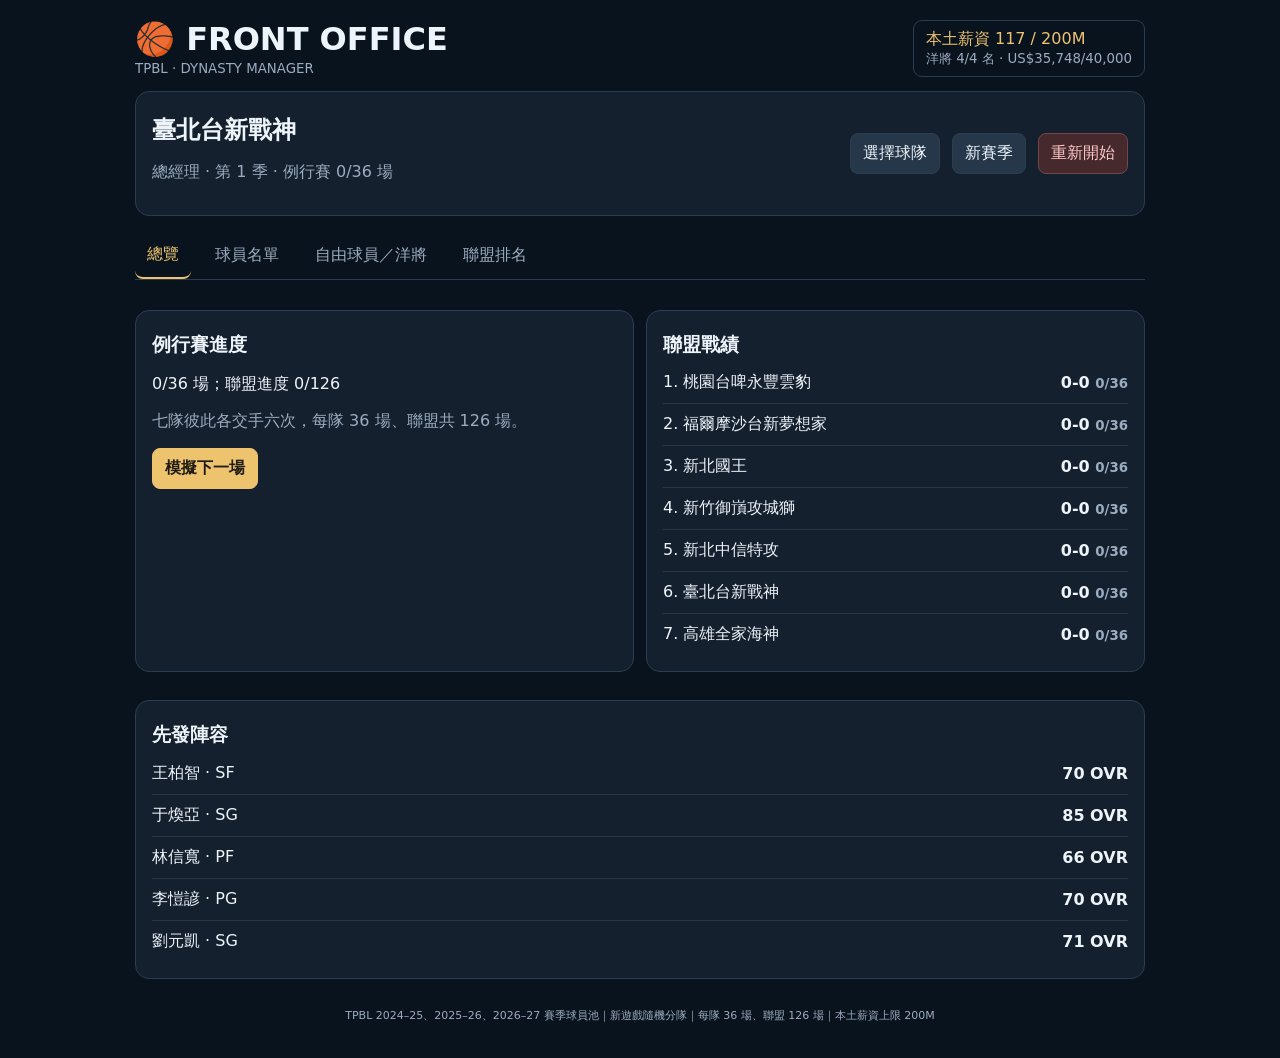
==== index.html @ 0815e167 "Fix blank GitHub Pages app caused by JavaScript syntax error" ====
<!doctype html>
<html lang="zh-Hant">
<head>
<meta charset="utf-8"><meta name="viewport" content="width=device-width,initial-scale=1"><meta name="theme-color" content="#0b1018"><title>FRONT OFFICE｜TPBL 籃球經理</title>
<style>
:root{color-scheme:dark;font-family:system-ui,-apple-system,"Noto Sans TC",sans-serif;--bg:#09131d;--panel:#14202d;--line:#2b3d50;--text:#eef4fb;--muted:#9cacc0;--gold:#edc36e}*{box-sizing:border-box}body{margin:0;background:var(--bg);color:var(--text)}.app{max-width:1050px;margin:auto;padding:20px}header,.row,.entry,.nav,.actions{display:flex;align-items:center;justify-content:space-between;gap:12px}header,.actions{flex-wrap:wrap}.muted,small{color:var(--muted)}h1{margin:0}h2,h3{margin:.25em 0}.budget,.badge{border:1px solid var(--line);border-radius:9px;padding:8px 12px;color:var(--gold)}.budget small{display:block}.hero,.card{background:var(--panel);border:1px solid var(--line);border-radius:14px;padding:16px;margin:14px 0}.nav{justify-content:flex-start;overflow:auto;border-bottom:1px solid var(--line);margin:16px 0}.nav button{background:none;border:0;color:var(--muted);padding:12px;cursor:pointer;white-space:nowrap}.nav button.active{color:var(--gold);border-bottom:2px solid var(--gold)}button,input,select{font:inherit}button{border:1px solid var(--line);border-radius:8px;padding:9px 12px;background:#26374a;color:var(--text);cursor:pointer}button:disabled{opacity:.5;cursor:not-allowed}.gold{background:var(--gold);color:#201b11;border-color:var(--gold);font-weight:700}.danger{background:#45292d;border-color:#74444b;color:#ffc7c7}.columns{display:grid;grid-template-columns:1fr 1fr;gap:12px}.entry{padding:10px 0;border-bottom:1px solid #ffffff18}.entry:last-child{border:0}.toast{position:fixed;bottom:20px;left:50%;transform:translateX(-50%);background:#f1f5f9;color:#111;padding:11px 16px;border-radius:9px;z-index:5}.footer{text-align:center;color:var(--muted);font-size:11px;padding:15px}.empty{padding:16px;color:var(--muted)}@media(max-width:700px){.app{padding:12px}.columns{grid-template-columns:1fr}}
</style>
</head>
<body><div class="app">
<header><div><h1>🏀 FRONT OFFICE</h1><small>TPBL · DYNASTY MANAGER</small></div><div id="budget" class="budget"></div></header>
<section class="hero"><div class="row"><div><h2 id="teamName"></h2><p id="teamMeta" class="muted"></p></div><div class="actions"><button data-action="team">選擇球隊</button><button data-action="new">新賽季</button><button class="danger" data-action="restart">重新開始</button></div></div></section>
<nav class="nav"><button data-page="home">總覽</button><button data-page="roster">球員名單</button><button data-page="market">自由球員／洋將</button><button data-page="standings">聯盟排名</button></nav><main id="view"></main>
<div class="footer">TPBL 2024–25、2025–26、2026–27 賽季球員池｜新遊戲隨機分隊｜每隊 36 場、聯盟 126 場｜本土薪資上限 200M</div></div>
<script>
(()=>{'use strict';
const KEY='front-office-tpbl-optimized-v1',CAP=200,FOREIGN_CAP=40000,FOREIGN_LIMIT=4,GAMES=36,LEAGUE_GAMES=126,TEAMS=['桃園台啤永豐雲豹','福爾摩沙台新夢想家','新北國王','新竹御嵿攻城獅','新北中信特攻','臺北台新戰神','高雄全家海神'],POS=['PG','SG','SF','PF','C'];let page='home',state;
const LOCAL=`曹薰襄 呂濟而 劉元凱 高錦瑋 徐宏瑋 汪哲宇 丁冠皓 莊博元 林信寬 王皓吉 黃鎮 董永全 盧冠良 蔣淯安 周柏臣 陳振傑 馬建豪 張宗憲 吳家駿 林俊吉 簡偉儒 李德威 史承平 林書緯 蘇培凱 鍾理翔 李愷諺 簡祐哲 王柏智 林彥廷 呂政儒 蘇士軒 林金榜 熊祥泰 梁瀚 盧冠軒 李啓瑋 徐小龍 高國豪 曾柏喻 朱雲豪 田浩 劉丞勳 蕭順議 李家瑞 蔡宸綱 黃泓瀚 簡廷兆 曾文鼎 陳懷安 阿巴西 李睿麒 林安龍 余維豪 魏嘉豪 謝亞軒 林任鴻 曾信武 林韋翰 李沛澄 錢肯尼 張耕淯 雷蒙恩 蘇奕晉 陳冠全 丁聖儒 魏芃禾 江均 劉彥廷 陳文宏 張兆辰 黃聰翰 謝銘駿 孫思堯 余純安 廖偉皓 吳曉謹 勤明慶 魏莨哲 于煥亞 邱子軒 唐維傑 胡瓏貿 施晉堯 呂威霆 吳彥侖 蘇文儒 林書豪 陳盈駿 林庭謙 林秉聖 劉錚 林志傑 陳又瑋 林宜輝 忻沃克 林廷謙`.split(' ');
const IMPORTS=`Ray McCallum|Malcolm Miller|Adrien Moerman|Michael Eric|Daron Russell|Kristijan Krajina|Ivan Aska|Nysier Brooks|Austin Daye|Sani Sakakini|Jason Washburn|Kenny Manigault|Axel Toupane|Lasan Kromah|Devin Williams|Egidijus Mockevičius|Landers Nolley|Earl Clark|Nate Laszewski|Kennedy Meeks|Beau Beech|Markus Lončar|Brandon Gilbeck|Aric Holman|Edgaras Želionis|Craig Sword|Anthony Morse|Kaleb Wesson|Chris McCullough|Cheick Diallo|Trey Thompkins|Ben Bentil|Jalen Harris|Olufemi Olujobi|Drew Pember|Anžejs Pasečņiks|TJ Holyfield|Marin Marić|Nemanja Radović|Viktor Gaddefors|Marko Todorović|Makur Maker|Michael Frazier|Darral Willis|Youssou Ndoye|Hunter Maldonado|Rade Zagorac|Stanton Kidd|Sim Bhullar|Justin Alston|Rosco Allen|Grant Basile|Gabriel Galvanini|Marvin Jones|Vladimir Brodziansky|Michael Beasley|Markel Crawford|Jonathan Lewis|Jaylen Johnson|Antony Diong|McAdoo|Cam Miller|Cromer|Aleksandar Marelja|Tyrus McGee|Bryan Griffin`.split('|');
const $=s=>document.querySelector(s),esc=s=>String(s??'').replace(/[&<>"']/g,c=>({'&':'&amp;','<':'&lt;','>':'&gt;','"':'&quot;',"'":'&#39;'}[c]));
function shuffle(a){for(let i=a.length-1;i>0;i--){const j=Math.floor(Math.random()*(i+1));[a[i],a[j]]=[a[j],a[i]]}return a}
function player(name,team,i,imp){const rating=(imp?73:65)+Math.floor(Math.random()*(imp?17:23));return{id:`p-${Math.random().toString(36).slice(2,10)}`,name,team,pos:POS[i%5],age:21+Math.floor(Math.random()*13),rating,potential:Math.min(99,rating+10),salary:imp?0:5+Math.floor(Math.random()*10),salaryUsd:imp?8000+Math.floor(Math.random()*2000):null,isForeign:imp,starter:false,injury:0,stats:{gp:0,pts:0}}}
function makeSchedule(){const games=[];for(let i=0;i<TEAMS.length;i++)for(let j=i+1;j<TEAMS.length;j++)for(let k=0;k<6;k++)games.push({a:TEAMS[i],b:TEAMS[j]});return shuffle(games).map((g,i)=>({...g,id:i+1}))}
function fresh(){const locals=shuffle([...new Set(LOCAL)]),imports=shuffle([...new Set(IMPORTS)]),rosters={};TEAMS.forEach(t=>{const ls=locals.splice(0,12),is=imports.splice(0,4);rosters[t]=[...ls.map((n,i)=>player(n,t,i,false)),...is.map((n,i)=>player(n,t,i,true))];shuffle(rosters[t].filter(p=>!p.isForeign)).slice(0,5).forEach(p=>p.starter=true)});const freeAgents=[...locals.map((n,i)=>player(n,'自由球員',i,false)),...imports.map((n,i)=>player(n,'自由球員',i,true))];return{team:TEAMS[5],manager:'總經理',season:1,gameIndex:0,rosters,standings:Object.fromEntries(TEAMS.map(t=>[t,{w:0,l:0,g:0}])),schedule:makeSchedule(),freeAgents}}
function normalize(raw){if(!raw?.rosters)return fresh();const s={...raw};s.team=TEAMS.includes(s.team)?s.team:TEAMS[0];s.manager=s.manager||'總經理';s.season=Math.max(1,Number(s.season)||1);s.rosters=s.rosters||{};TEAMS.forEach((t,ti)=>{const list=Array.isArray(s.rosters[t])?s.rosters[t]:[];s.rosters[t]=list.map((p,i)=>{const imp=!!(p.isForeign||p.foreign);return{...player(p.name||`球員${i+1}`,t,i,imp),...p,id:p.id||`${t}-${i}`,team:t,isForeign:imp,salary:imp?0:Math.max(0,Number(p.salary)||0),salaryUsd:imp?Math.max(0,Number(p.salaryUsd)||10000):null,stats:{gp:0,pts:0,...p.stats}}});const starters=s.rosters[t].filter(p=>p.starter).slice(0,5);s.rosters[t].forEach(p=>p.starter=starters.includes(p));if(starters.length<5)s.rosters[t].filter(p=>!p.isForeign&&!p.starter).slice(0,5-starters.length).forEach(p=>p.starter=true)});s.standings=s.standings||{};TEAMS.forEach(t=>{const r=s.standings[t]||{},w=Math.max(0,Number(r.w)||0),l=Math.max(0,Number(r.l)||0);s.standings[t]={...r,w,l,g:w+l}});if(!Array.isArray(s.schedule)||s.schedule.length!==LEAGUE_GAMES)s.schedule=makeSchedule();s.gameIndex=Math.max(0,Math.min(LEAGUE_GAMES,Number(s.gameIndex)||0));s.freeAgents=Array.isArray(s.freeAgents)?s.freeAgents:[];return s}
try{state=normalize(JSON.parse(localStorage.getItem(KEY)))}catch{state=fresh()}
function notify(msg){let n=$('#toast');if(!n){n=document.createElement('div');n.id='toast';n.className='toast';document.body.appendChild(n)}n.textContent=msg;clearTimeout(window.toastTimer);window.toastTimer=setTimeout(()=>n.remove(),2400)}function save(){try{localStorage.setItem(KEY,JSON.stringify(state));return true}catch{notify('儲存失敗，請檢查瀏覽器儲存空間。');return false}}
function isForeign(p){return!!(p&&(p.isForeign||p.foreign))}function roster(t=state.team){return state.rosters[t]||[]}function domPayroll(t=state.team){return roster(t).filter(p=>!isForeign(p)).reduce((n,p)=>n+(Number(p.salary)||0),0)}function impPayroll(t=state.team){return roster(t).filter(isForeign).reduce((n,p)=>n+(Number(p.salaryUsd)||0),0)}function ranked(){return TEAMS.map(t=>({team:t,...state.standings[t]})).sort((a,b)=>b.w-a.w||a.l-b.l)}
function render(){const r=state.standings[state.team];$('#teamName').textContent=state.team;$('#teamMeta').textContent=`${state.manager} · 第 ${state.season} 季 · 例行賽 ${r.g}/${GAMES} 場`;$('#budget').innerHTML=`本土薪資 ${domPayroll()} / ${CAP}M<small>洋將 ${roster().filter(isForeign).length}/${FOREIGN_LIMIT} 名 · US$${impPayroll().toLocaleString()}/${FOREIGN_CAP.toLocaleString()}</small>`;document.querySelectorAll('.nav button').forEach(b=>b.classList.toggle('active',b.dataset.page===page));$('#view').innerHTML=page==='roster'?rosterPage():page==='market'?marketPage():page==='standings'?standingsPage():homePage()}
function homePage(){const r=state.standings[state.team];return `<div class="columns"><section class="card"><h3>例行賽進度</h3><p>${r.g}/${GAMES} 場；聯盟進度 ${state.gameIndex}/${LEAGUE_GAMES}</p><p class="muted">七隊彼此各交手六次，每隊 36 場、聯盟共 126 場。</p><button class="gold" data-action="play" ${r.g>=GAMES?'disabled':''}>模擬下一場</button></section><section class="card"><h3>聯盟戰績</h3>${ranked().map((x,i)=>`<div class="entry"><span>${i+1}. ${esc(x.team)}</span><b>${x.w}-${x.l} <small>${x.g}/${GAMES}</small></b></div>`).join('')}</section></div><section class="card"><h3>先發陣容</h3>${roster().filter(p=>p.starter).map(p=>`<div class="entry"><span>${esc(p.name)} · ${esc(p.pos)}</span><b>${p.rating} OVR</b></div>`).join('')}</section>`}
function rosterPage(){return `<section class="card"><h3>球員名單 · ${roster().length}/16</h3><p class="muted">新遊戲會從三季球員池隨機分隊。先發五人；替補球員可直接替換目前先發。</p>${roster().map(p=>`<div class="entry"><span><b>${esc(p.name)}</b> ${p.starter?'<span class="badge">先發</span>':'<span class="muted">替補</span>'}<small class="muted"><br>${esc(p.pos)} · ${p.age} 歲 · ${isForeign(p)?`洋將 US$${Number(p.salaryUsd||0).toLocaleString()}`:`本土 ${Number(p.salary)||0}M`}</small></span><button data-action="${p.starter?'bench':'replace'}" data-id="${esc(p.id)}">${p.starter?'改為替補':'替換先發'}</button></div>`).join('')}</section>`}
function marketPage(){return `<section class="card"><h3>自由球員簽約</h3><p class="muted">本土薪資上限 200M；洋將最多四名、合計不超過 US$40,000；球員名單最多 16 人。</p>${state.freeAgents.length?state.freeAgents.map(p=>`<div class="entry"><span><b>${esc(p.name)}</b><small class="muted"><br>${isForeign(p)?`洋將 · US$${Number(p.salaryUsd||0).toLocaleString()}`:`本土 · ${p.salary}M`} · ${p.rating} OVR</small></span><button data-action="sign" data-id="${esc(p.id)}">簽下</button></div>`).join(''):'<p class="empty">目前沒有自由球員。</p>'}</section>`}
function standingsPage(){return `<section class="card"><h3>例行賽排名</h3>${ranked().map((x,i)=>`<div class="entry"><span>${i+1}. ${esc(x.team)}</span><b>${x.w} 勝 ${x.l} 敗 · ${x.g}/${GAMES}</b></div>`).join('')}</section>`}
function playFixture(f){const a=state.standings[f.a],b=state.standings[f.b];if(!a||!b||a.g>=GAMES||b.g>=GAMES)return;const rating=t=>{const ps=roster(t).filter(p=>p.starter&&!p.injury);return ps.length?ps.reduce((n,p)=>n+(Number(p.rating)||0),0)/ps.length:68};let sa=Math.round(80+Math.random()*22+(rating(f.a)-72)*.55),sb=Math.round(80+Math.random()*22+(rating(f.b)-72)*.55);if(sa===sb)sa++;a.g++;b.g++;if(sa>sb){a.w++;b.l++}else{b.w++;a.l++}for(const [team,score]of[[f.a,sa],[f.b,sb]])roster(team).filter(p=>p.starter&&!p.injury).forEach(p=>{p.stats.gp=(Number(p.stats.gp)||0)+1;p.stats.pts=(Number(p.stats.pts)||0)+Math.floor(score/5)})}
function playNext(){if(state.standings[state.team].g>=GAMES)return notify('你的例行賽已完成。');let found=false;while(state.gameIndex<state.schedule.length){const f=state.schedule[state.gameIndex++];if(state.standings[f.a].g>=GAMES||state.standings[f.b].g>=GAMES)continue;playFixture(f);if(f.a===state.team||f.b===state.team){found=true;break}}if(state.standings[state.team].g>=GAMES){while(state.gameIndex<state.schedule.length){const f=state.schedule[state.gameIndex++];if(state.standings[f.a].g<GAMES&&state.standings[f.b].g<GAMES)playFixture(f)}notify('例行賽完成：七隊各 36 場。')}else if(!found)notify('賽程已結束，請重新開始賽季。');save();render()}
function setStarter(id,replace){const p=roster().find(x=>String(x.id)===id);if(!p)return;if(p.injury)return notify('受傷球員不能先發。');if(p.starter){if(roster().filter(x=>x.starter).length<=5)return notify('請以替補球員替換，確保先發維持五人。');p.starter=false}else{const starters=roster().filter(x=>x.starter);if(starters.length>=5){if(!replace)return notify('先發最多五人，請使用替換先發。');const out=starters.filter(x=>!x.injury).sort((a,b)=>(Number(a.rating)||0)-(Number(b.rating)||0))[0];if(!out)return notify('目前沒有可替換的健康先發。');out.starter=false}p.starter=true}save();render()}
function signPlayer(p){if(!p)return;const r=roster();if(r.length>=16)return notify('名單已滿（16 人）。');if(isForeign(p)){if(r.filter(isForeign).length>=FOREIGN_LIMIT)return notify('洋將名額已滿。');if(impPayroll()+Number(p.salaryUsd||0)>FOREIGN_CAP)return notify(`洋將薪資超過 US$${FOREIGN_CAP.toLocaleString()} 上限。`)}else if(domPayroll()+Number(p.salary||0)>CAP)return notify(`本土薪資超過 ${CAP}M 上限。`);r.push({...p,id:`signed-${Math.random().toString(36).slice(2,10)}`,team:state.team,starter:false});state.freeAgents=state.freeAgents.filter(x=>x.id!==p.id);save();render();notify(`已簽下 ${p.name}`)}
function restart(){if(!confirm('確定重新開始？目前存檔會清除，並重新隨機分配三季球員。'))return;state=fresh();page='home';save();render();notify('新遊戲已建立，球員已隨機分隊。')}
document.addEventListener('click',e=>{const b=e.target.closest('button');if(!b)return;if(b.dataset.page){page=b.dataset.page;render();return}switch(b.dataset.action){case'play':playNext();break;case'replace':setStarter(b.dataset.id,true);break;case'bench':setStarter(b.dataset.id,false);break;case'sign':signPlayer(state.freeAgents.find(p=>String(p.id)===b.dataset.id));break;case'restart':restart();break;case'team':{const t=prompt(`輸入球隊名稱：\n${TEAMS.join('\n')}`,state.team);if(TEAMS.includes(t)){state.team=t;save();render()}break}case'new':if(confirm('開始新賽季？保留球員名單，重新計算戰績及賽程。')){state.season++;state.gameIndex=0;state.standings=Object.fromEntries(TEAMS.map(t=>[t,{w:0,l:0,g:0}]));state.schedule=makeSchedule();TEAMS.forEach(t=>roster(t).forEach(p=>p.stats={gp:0,pts:0}));save();render()}break}});
render();save();
})();
</script></body></html>
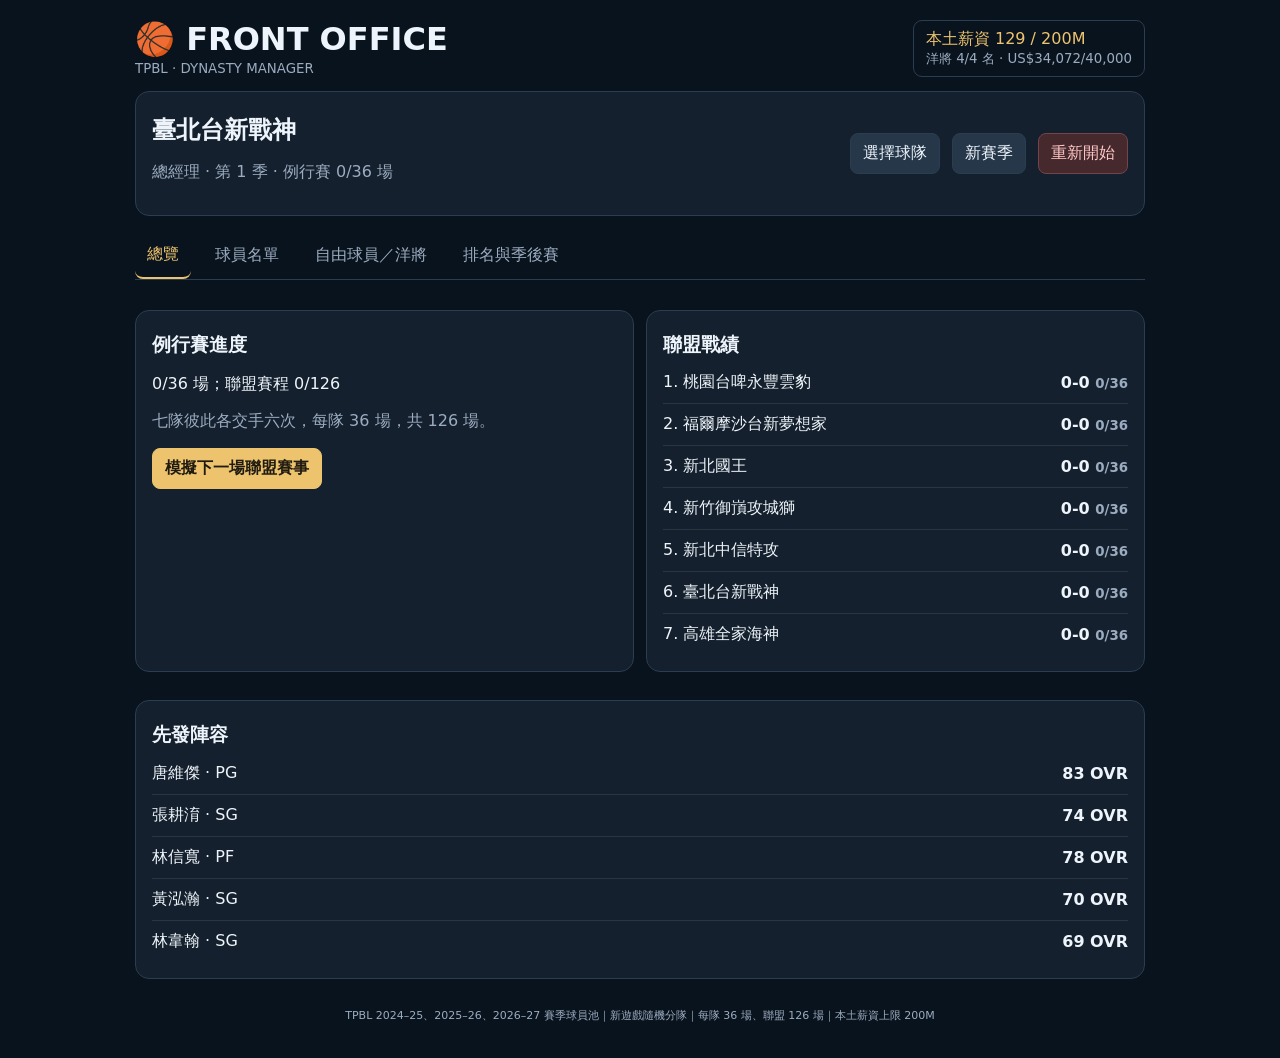
==== commit 56fbff5a: "Restore postseason progression after completion of the regular season" ====
--- a/index.html
+++ b/index.html
@@ -9,33 +9,44 @@
 <body><div class="app">
 <header><div><h1>🏀 FRONT OFFICE</h1><small>TPBL · DYNASTY MANAGER</small></div><div id="budget" class="budget"></div></header>
 <section class="hero"><div class="row"><div><h2 id="teamName"></h2><p id="teamMeta" class="muted"></p></div><div class="actions"><button data-action="team">選擇球隊</button><button data-action="new">新賽季</button><button class="danger" data-action="restart">重新開始</button></div></div></section>
-<nav class="nav"><button data-page="home">總覽</button><button data-page="roster">球員名單</button><button data-page="market">自由球員／洋將</button><button data-page="standings">聯盟排名</button></nav><main id="view"></main>
+<nav class="nav"><button data-page="home">總覽</button><button data-page="roster">球員名單</button><button data-page="market">自由球員／洋將</button><button data-page="standings">排名與季後賽</button></nav><main id="view"></main>
 <div class="footer">TPBL 2024–25、2025–26、2026–27 賽季球員池｜新遊戲隨機分隊｜每隊 36 場、聯盟 126 場｜本土薪資上限 200M</div></div>
 <script>
 (()=>{'use strict';
 const KEY='front-office-tpbl-optimized-v1',CAP=200,FOREIGN_CAP=40000,FOREIGN_LIMIT=4,GAMES=36,LEAGUE_GAMES=126,TEAMS=['桃園台啤永豐雲豹','福爾摩沙台新夢想家','新北國王','新竹御嵿攻城獅','新北中信特攻','臺北台新戰神','高雄全家海神'],POS=['PG','SG','SF','PF','C'];let page='home',state;
+// Combined pool from publicly listed TPBL players across 2024-25, 2025-26 and 2026-27 seasons.
 const LOCAL=`曹薰襄 呂濟而 劉元凱 高錦瑋 徐宏瑋 汪哲宇 丁冠皓 莊博元 林信寬 王皓吉 黃鎮 董永全 盧冠良 蔣淯安 周柏臣 陳振傑 馬建豪 張宗憲 吳家駿 林俊吉 簡偉儒 李德威 史承平 林書緯 蘇培凱 鍾理翔 李愷諺 簡祐哲 王柏智 林彥廷 呂政儒 蘇士軒 林金榜 熊祥泰 梁瀚 盧冠軒 李啓瑋 徐小龍 高國豪 曾柏喻 朱雲豪 田浩 劉丞勳 蕭順議 李家瑞 蔡宸綱 黃泓瀚 簡廷兆 曾文鼎 陳懷安 阿巴西 李睿麒 林安龍 余維豪 魏嘉豪 謝亞軒 林任鴻 曾信武 林韋翰 李沛澄 錢肯尼 張耕淯 雷蒙恩 蘇奕晉 陳冠全 丁聖儒 魏芃禾 江均 劉彥廷 陳文宏 張兆辰 黃聰翰 謝銘駿 孫思堯 余純安 廖偉皓 吳曉謹 勤明慶 魏莨哲 于煥亞 邱子軒 唐維傑 胡瓏貿 施晉堯 呂威霆 吳彥侖 蘇文儒 林書豪 陳盈駿 林庭謙 林秉聖 劉錚 林志傑 陳又瑋 林宜輝 忻沃克 林廷謙`.split(' ');
 const IMPORTS=`Ray McCallum|Malcolm Miller|Adrien Moerman|Michael Eric|Daron Russell|Kristijan Krajina|Ivan Aska|Nysier Brooks|Austin Daye|Sani Sakakini|Jason Washburn|Kenny Manigault|Axel Toupane|Lasan Kromah|Devin Williams|Egidijus Mockevičius|Landers Nolley|Earl Clark|Nate Laszewski|Kennedy Meeks|Beau Beech|Markus Lončar|Brandon Gilbeck|Aric Holman|Edgaras Želionis|Craig Sword|Anthony Morse|Kaleb Wesson|Chris McCullough|Cheick Diallo|Trey Thompkins|Ben Bentil|Jalen Harris|Olufemi Olujobi|Drew Pember|Anžejs Pasečņiks|TJ Holyfield|Marin Marić|Nemanja Radović|Viktor Gaddefors|Marko Todorović|Makur Maker|Michael Frazier|Darral Willis|Youssou Ndoye|Hunter Maldonado|Rade Zagorac|Stanton Kidd|Sim Bhullar|Justin Alston|Rosco Allen|Grant Basile|Gabriel Galvanini|Marvin Jones|Vladimir Brodziansky|Michael Beasley|Markel Crawford|Jonathan Lewis|Jaylen Johnson|Antony Diong|McAdoo|Cam Miller|Cromer|Aleksandar Marelja|Tyrus McGee|Bryan Griffin`.split('|');
 const $=s=>document.querySelector(s),esc=s=>String(s??'').replace(/[&<>"']/g,c=>({'&':'&amp;','<':'&lt;','>':'&gt;','"':'&quot;',"'":'&#39;'}[c]));
 function shuffle(a){for(let i=a.length-1;i>0;i--){const j=Math.floor(Math.random()*(i+1));[a[i],a[j]]=[a[j],a[i]]}return a}
 function player(name,team,i,imp){const rating=(imp?73:65)+Math.floor(Math.random()*(imp?17:23));return{id:`p-${Math.random().toString(36).slice(2,10)}`,name,team,pos:POS[i%5],age:21+Math.floor(Math.random()*13),rating,potential:Math.min(99,rating+10),salary:imp?0:5+Math.floor(Math.random()*10),salaryUsd:imp?8000+Math.floor(Math.random()*2000):null,isForeign:imp,starter:false,injury:0,stats:{gp:0,pts:0}}}
+function blankStandings(){return Object.fromEntries(TEAMS.map(t=>[t,{w:0,l:0,g:0}]))}
 function makeSchedule(){const games=[];for(let i=0;i<TEAMS.length;i++)for(let j=i+1;j<TEAMS.length;j++)for(let k=0;k<6;k++)games.push({a:TEAMS[i],b:TEAMS[j]});return shuffle(games).map((g,i)=>({...g,id:i+1}))}
-function fresh(){const locals=shuffle([...new Set(LOCAL)]),imports=shuffle([...new Set(IMPORTS)]),rosters={};TEAMS.forEach(t=>{const ls=locals.splice(0,12),is=imports.splice(0,4);rosters[t]=[...ls.map((n,i)=>player(n,t,i,false)),...is.map((n,i)=>player(n,t,i,true))];shuffle(rosters[t].filter(p=>!p.isForeign)).slice(0,5).forEach(p=>p.starter=true)});const freeAgents=[...locals.map((n,i)=>player(n,'自由球員',i,false)),...imports.map((n,i)=>player(n,'自由球員',i,true))];return{team:TEAMS[5],manager:'總經理',season:1,gameIndex:0,rosters,standings:Object.fromEntries(TEAMS.map(t=>[t,{w:0,l:0,g:0}])),schedule:makeSchedule(),freeAgents}}
-function normalize(raw){if(!raw?.rosters)return fresh();const s={...raw};s.team=TEAMS.includes(s.team)?s.team:TEAMS[0];s.manager=s.manager||'總經理';s.season=Math.max(1,Number(s.season)||1);s.rosters=s.rosters||{};TEAMS.forEach((t,ti)=>{const list=Array.isArray(s.rosters[t])?s.rosters[t]:[];s.rosters[t]=list.map((p,i)=>{const imp=!!(p.isForeign||p.foreign);return{...player(p.name||`球員${i+1}`,t,i,imp),...p,id:p.id||`${t}-${i}`,team:t,isForeign:imp,salary:imp?0:Math.max(0,Number(p.salary)||0),salaryUsd:imp?Math.max(0,Number(p.salaryUsd)||10000):null,stats:{gp:0,pts:0,...p.stats}}});const starters=s.rosters[t].filter(p=>p.starter).slice(0,5);s.rosters[t].forEach(p=>p.starter=starters.includes(p));if(starters.length<5)s.rosters[t].filter(p=>!p.isForeign&&!p.starter).slice(0,5-starters.length).forEach(p=>p.starter=true)});s.standings=s.standings||{};TEAMS.forEach(t=>{const r=s.standings[t]||{},w=Math.max(0,Number(r.w)||0),l=Math.max(0,Number(r.l)||0);s.standings[t]={...r,w,l,g:w+l}});if(!Array.isArray(s.schedule)||s.schedule.length!==LEAGUE_GAMES)s.schedule=makeSchedule();s.gameIndex=Math.max(0,Math.min(LEAGUE_GAMES,Number(s.gameIndex)||0));s.freeAgents=Array.isArray(s.freeAgents)?s.freeAgents:[];return s}
+function fresh(){const locals=shuffle([...new Set(LOCAL)]),imports=shuffle([...new Set(IMPORTS)]),rosters={};TEAMS.forEach(t=>{const ls=locals.splice(0,12),is=imports.splice(0,4);rosters[t]=[...ls.map((n,i)=>player(n,t,i,false)),...is.map((n,i)=>player(n,t,i,true))];shuffle(rosters[t].filter(p=>!p.isForeign)).slice(0,5).forEach(p=>p.starter=true)});const freeAgents=[...locals.map((n,i)=>player(n,'自由球員',i,false)),...imports.map((n,i)=>player(n,'自由球員',i,true))];return{team:TEAMS[5],manager:'總經理',season:1,gameIndex:0,rosters,standings:blankStandings(),schedule:makeSchedule(),freeAgents,postseason:null}}
+function normalize(raw){if(!raw?.rosters)return fresh();const s={...raw};s.team=TEAMS.includes(s.team)?s.team:TEAMS[0];s.manager=s.manager||'總經理';s.season=Math.max(1,Number(s.season)||1);s.rosters=s.rosters||{};TEAMS.forEach(t=>{const list=Array.isArray(s.rosters[t])?s.rosters[t]:[];s.rosters[t]=list.map((p,i)=>{const imp=!!(p.isForeign||p.foreign);return{...player(p.name||`球員${i+1}`,t,i,imp),...p,id:p.id||`${t}-${i}`,team:t,isForeign:imp,salary:imp?0:Math.max(0,Number(p.salary)||0),salaryUsd:imp?Math.max(0,Number(p.salaryUsd)||10000):null,stats:{gp:0,pts:0,...p.stats}}});const starters=s.rosters[t].filter(p=>p.starter).slice(0,5);s.rosters[t].forEach(p=>p.starter=starters.includes(p));if(starters.length<5)s.rosters[t].filter(p=>!p.isForeign&&!p.starter).slice(0,5-starters.length).forEach(p=>p.starter=true)});s.standings=s.standings||{};TEAMS.forEach(t=>{const r=s.standings[t]||{},w=Math.max(0,Number(r.w)||0),l=Math.max(0,Number(r.l)||0);s.standings[t]={...r,w,l,g:w+l}});if(!Array.isArray(s.schedule)||s.schedule.length!==LEAGUE_GAMES)s.schedule=makeSchedule();s.gameIndex=Math.max(0,Math.min(LEAGUE_GAMES,Number(s.gameIndex)||0));s.freeAgents=Array.isArray(s.freeAgents)?s.freeAgents:[];s.postseason=s.postseason||null;return s}
 try{state=normalize(JSON.parse(localStorage.getItem(KEY)))}catch{state=fresh()}
 function notify(msg){let n=$('#toast');if(!n){n=document.createElement('div');n.id='toast';n.className='toast';document.body.appendChild(n)}n.textContent=msg;clearTimeout(window.toastTimer);window.toastTimer=setTimeout(()=>n.remove(),2400)}function save(){try{localStorage.setItem(KEY,JSON.stringify(state));return true}catch{notify('儲存失敗，請檢查瀏覽器儲存空間。');return false}}
-function isForeign(p){return!!(p&&(p.isForeign||p.foreign))}function roster(t=state.team){return state.rosters[t]||[]}function domPayroll(t=state.team){return roster(t).filter(p=>!isForeign(p)).reduce((n,p)=>n+(Number(p.salary)||0),0)}function impPayroll(t=state.team){return roster(t).filter(isForeign).reduce((n,p)=>n+(Number(p.salaryUsd)||0),0)}function ranked(){return TEAMS.map(t=>({team:t,...state.standings[t]})).sort((a,b)=>b.w-a.w||a.l-b.l)}
+function isForeign(p){return!!(p&&(p.isForeign||p.foreign))}function roster(t=state.team){return state.rosters[t]||[]}function domPayroll(t=state.team){return roster(t).filter(p=>!isForeign(p)).reduce((n,p)=>n+(Number(p.salary)||0),0)}function impPayroll(t=state.team){return roster(t).filter(isForeign).reduce((n,p)=>n+(Number(p.salaryUsd)||0),0)}function ranked(){return TEAMS.map(t=>({team:t,...state.standings[t]})).sort((a,b)=>b.w-a.w||a.l-b.l)}function regularComplete(){return TEAMS.every(t=>state.standings[t].g>=GAMES)}
 function render(){const r=state.standings[state.team];$('#teamName').textContent=state.team;$('#teamMeta').textContent=`${state.manager} · 第 ${state.season} 季 · 例行賽 ${r.g}/${GAMES} 場`;$('#budget').innerHTML=`本土薪資 ${domPayroll()} / ${CAP}M<small>洋將 ${roster().filter(isForeign).length}/${FOREIGN_LIMIT} 名 · US$${impPayroll().toLocaleString()}/${FOREIGN_CAP.toLocaleString()}</small>`;document.querySelectorAll('.nav button').forEach(b=>b.classList.toggle('active',b.dataset.page===page));$('#view').innerHTML=page==='roster'?rosterPage():page==='market'?marketPage():page==='standings'?standingsPage():homePage()}
-function homePage(){const r=state.standings[state.team];return `<div class="columns"><section class="card"><h3>例行賽進度</h3><p>${r.g}/${GAMES} 場；聯盟進度 ${state.gameIndex}/${LEAGUE_GAMES}</p><p class="muted">七隊彼此各交手六次，每隊 36 場、聯盟共 126 場。</p><button class="gold" data-action="play" ${r.g>=GAMES?'disabled':''}>模擬下一場</button></section><section class="card"><h3>聯盟戰績</h3>${ranked().map((x,i)=>`<div class="entry"><span>${i+1}. ${esc(x.team)}</span><b>${x.w}-${x.l} <small>${x.g}/${GAMES}</small></b></div>`).join('')}</section></div><section class="card"><h3>先發陣容</h3>${roster().filter(p=>p.starter).map(p=>`<div class="entry"><span>${esc(p.name)} · ${esc(p.pos)}</span><b>${p.rating} OVR</b></div>`).join('')}</section>`}
-function rosterPage(){return `<section class="card"><h3>球員名單 · ${roster().length}/16</h3><p class="muted">新遊戲會從三季球員池隨機分隊。先發五人；替補球員可直接替換目前先發。</p>${roster().map(p=>`<div class="entry"><span><b>${esc(p.name)}</b> ${p.starter?'<span class="badge">先發</span>':'<span class="muted">替補</span>'}<small class="muted"><br>${esc(p.pos)} · ${p.age} 歲 · ${isForeign(p)?`洋將 US$${Number(p.salaryUsd||0).toLocaleString()}`:`本土 ${Number(p.salary)||0}M`}</small></span><button data-action="${p.starter?'bench':'replace'}" data-id="${esc(p.id)}">${p.starter?'改為替補':'替換先發'}</button></div>`).join('')}</section>`}
-function marketPage(){return `<section class="card"><h3>自由球員簽約</h3><p class="muted">本土薪資上限 200M；洋將最多四名、合計不超過 US$40,000；球員名單最多 16 人。</p>${state.freeAgents.length?state.freeAgents.map(p=>`<div class="entry"><span><b>${esc(p.name)}</b><small class="muted"><br>${isForeign(p)?`洋將 · US$${Number(p.salaryUsd||0).toLocaleString()}`:`本土 · ${p.salary}M`} · ${p.rating} OVR</small></span><button data-action="sign" data-id="${esc(p.id)}">簽下</button></div>`).join(''):'<p class="empty">目前沒有自由球員。</p>'}</section>`}
-function standingsPage(){return `<section class="card"><h3>例行賽排名</h3>${ranked().map((x,i)=>`<div class="entry"><span>${i+1}. ${esc(x.team)}</span><b>${x.w} 勝 ${x.l} 敗 · ${x.g}/${GAMES}</b></div>`).join('')}</section>`}
-function playFixture(f){const a=state.standings[f.a],b=state.standings[f.b];if(!a||!b||a.g>=GAMES||b.g>=GAMES)return;const rating=t=>{const ps=roster(t).filter(p=>p.starter&&!p.injury);return ps.length?ps.reduce((n,p)=>n+(Number(p.rating)||0),0)/ps.length:68};let sa=Math.round(80+Math.random()*22+(rating(f.a)-72)*.55),sb=Math.round(80+Math.random()*22+(rating(f.b)-72)*.55);if(sa===sb)sa++;a.g++;b.g++;if(sa>sb){a.w++;b.l++}else{b.w++;a.l++}for(const [team,score]of[[f.a,sa],[f.b,sb]])roster(team).filter(p=>p.starter&&!p.injury).forEach(p=>{p.stats.gp=(Number(p.stats.gp)||0)+1;p.stats.pts=(Number(p.stats.pts)||0)+Math.floor(score/5)})}
-function playNext(){if(state.standings[state.team].g>=GAMES)return notify('你的例行賽已完成。');let found=false;while(state.gameIndex<state.schedule.length){const f=state.schedule[state.gameIndex++];if(state.standings[f.a].g>=GAMES||state.standings[f.b].g>=GAMES)continue;playFixture(f);if(f.a===state.team||f.b===state.team){found=true;break}}if(state.standings[state.team].g>=GAMES){while(state.gameIndex<state.schedule.length){const f=state.schedule[state.gameIndex++];if(state.standings[f.a].g<GAMES&&state.standings[f.b].g<GAMES)playFixture(f)}notify('例行賽完成：七隊各 36 場。')}else if(!found)notify('賽程已結束，請重新開始賽季。');save();render()}
+function homePage(){const r=state.standings[state.team],ps=state.postseason;return `<div class="columns"><section class="card"><h3>${ps?'季後賽進行中':'例行賽進度'}</h3><p>${ps?'例行賽已完成':`${r.g}/${GAMES} 場；聯盟賽程 ${state.gameIndex}/${LEAGUE_GAMES}`}</p>${!ps&&!regularComplete()?'<p class="muted">七隊彼此各交手六次，每隊 36 場，共 126 場。</p><button class="gold" data-action="play">模擬下一場聯盟賽事</button>':''}${regularComplete()&&!ps?'<p class="muted">例行賽全部完成，可以開始季後賽。</p><button class="gold" data-action="start-playoffs">進入季後賽</button>':''}${ps&&!ps.champion?`<p>${esc(playoffLabel(ps))}</p><p class="muted">${esc(currentSeriesTitle(ps))}：${esc(currentSeries(ps)?.a||'')} ${currentSeries(ps)?.aw||0} - ${currentSeries(ps)?.bw||0} ${esc(currentSeries(ps)?.b||'')}</p><button class="gold" data-action="playoff-game">模擬下一場季後賽</button>`:''}${ps?.champion?`<p>🏆 本季總冠軍：<b>${esc(ps.champion)}</b></p><button data-action="new">開始新賽季</button>`:''}</section><section class="card"><h3>聯盟戰績</h3>${ranked().map((x,i)=>`<div class="entry"><span>${i+1}. ${esc(x.team)}</span><b>${x.w}-${x.l} <small>${x.g}/${GAMES}</small></b></div>`).join('')}</section></div><section class="card"><h3>先發陣容</h3>${roster().filter(p=>p.starter).map(p=>`<div class="entry"><span>${esc(p.name)} · ${esc(p.pos)}</span><b>${p.rating} OVR</b></div>`).join('')}</section>`}
+function rosterPage(){return `<section class="card"><h3>球員名單 · ${roster().length}/16</h3><p class="muted">新遊戲從三季球員池隨機分隊。先發五人；替補球員可直接替換目前先發。</p>${roster().map(p=>`<div class="entry"><span><b>${esc(p.name)}</b> ${p.starter?'<span class="badge">先發</span>':'<span class="muted">替補</span>'}<small class="muted"><br>${esc(p.pos)} · ${p.age} 歲 · ${isForeign(p)?`洋將 US$${Number(p.salaryUsd||0).toLocaleString()}`:`本土 ${Number(p.salary)||0}M`}</small></span><button data-action="${p.starter?'bench':'replace'}" data-id="${esc(p.id)}">${p.starter?'改為替補':'替換先發'}</button></div>`).join('')}</section>`}
+function marketPage(){return `<section class="card"><h3>自由球員簽約</h3><p class="muted">本土薪資上限 200M；洋將最多四名、合計不超過 US$40,000；名單最多 16 人。</p>${state.freeAgents.length?state.freeAgents.map(p=>`<div class="entry"><span><b>${esc(p.name)}</b><small class="muted"><br>${isForeign(p)?`洋將 · US$${Number(p.salaryUsd||0).toLocaleString()}`:`本土 · ${p.salary}M`} · ${p.rating} OVR</small></span><button data-action="sign" data-id="${esc(p.id)}">簽下</button></div>`).join(''):'<p class="empty">目前沒有自由球員。</p>'}</section>`}
+function playoffCard(){const p=state.postseason;if(!p)return `<section class="card"><h3>季後賽</h3><p class="muted">完成七隊各 36 場例行賽後開放。例行賽前六名晉級：第 3 對第 6、第 4 對第 5 先打挑戰賽，前兩名直接進四強。</p>${regularComplete()?'<button class="gold" data-action="start-playoffs">開始季後賽</button>':'<p>尚未開放：聯盟例行賽進度 '+state.gameIndex+'/'+LEAGUE_GAMES+'</p>'}</section>`;if(p.champion)return `<section class="card"><h3>季後賽結果</h3><p>🏆 第 ${state.season} 季總冠軍：<b>${esc(p.champion)}</b></p><button data-action="new">開始新賽季</button></section>`;const s=currentSeries(p);return `<section class="card"><h3>季後賽｜${esc(playoffLabel(p))}</h3><p class="muted">挑戰賽採三戰兩勝；四強五戰三勝；總冠軍賽七戰四勝。</p><div class="entry"><b>${esc(currentSeriesTitle(p))}</b><span>${esc(s.a)} ${s.aw} - ${s.bw} ${esc(s.b)}</span></div><button class="gold" data-action="playoff-game">模擬下一場季後賽</button>${p.challenge?`<h3>挑戰賽</h3>${p.challenge.map((x,i)=>seriesLine(x,`第 ${i+1} 組`)).join('')}`:''}${p.semis?`<h3>四強賽</h3>${p.semis.map((x,i)=>seriesLine(x,`第 ${i+1} 組`)).join('')}`:''}${p.final?`<h3>總冠軍賽</h3>${seriesLine(p.final,'總冠軍賽')}`:''}</section>`}
+function seriesLine(s,label){return `<div class="entry"><span>${label}：${esc(s.a)} vs ${esc(s.b)}</span><b>${s.aw}-${s.bw}${s.winner?` · 勝者 ${esc(s.winner)}`:''}</b></div>`}
+function standingsPage(){return `<section class="card"><h3>例行賽排名</h3>${ranked().map((x,i)=>`<div class="entry"><span>${i+1}. ${esc(x.team)} ${i<6?'<span class="badge">晉級</span>':''}</span><b>${x.w} 勝 ${x.l} 敗 · ${x.g}/${GAMES}</b></div>`).join('')}</section>${playoffCard()}`}
+function playFixture(f){const a=state.standings[f.a],b=state.standings[f.b];if(!a||!b)return;const rating=t=>{const ps=roster(t).filter(p=>p.starter&&!p.injury);return ps.length?ps.reduce((n,p)=>n+(Number(p.rating)||0),0)/ps.length:68};let sa=Math.round(80+Math.random()*22+(rating(f.a)-72)*.55),sb=Math.round(80+Math.random()*22+(rating(f.b)-72)*.55);if(sa===sb)sa++;a.g++;b.g++;if(sa>sb){a.w++;b.l++}else{b.w++;a.l++}for(const [team,score]of[[f.a,sa],[f.b,sb]])roster(team).filter(p=>p.starter&&!p.injury).forEach(p=>{p.stats.gp=(Number(p.stats.gp)||0)+1;p.stats.pts=(Number(p.stats.pts)||0)+Math.floor(score/5)})}
+function playNext(){if(state.postseason)return notify('季後賽已開始，請到排名與季後賽頁進行。');if(regularComplete())return notify('例行賽已完成，請開始季後賽。');if(state.gameIndex>=state.schedule.length)return notify('賽程已結束，請檢查聯盟排名。');playFixture(state.schedule[state.gameIndex]);state.gameIndex++;save();render();if(regularComplete())notify('例行賽完成！排名與季後賽頁已開放季後賽。')}
+function makeSeries(a,b,best){return{a,b,aw:0,bw:0,best,winner:null}}
+function startPlayoffs(){if(!regularComplete())return notify('請先完成所有 126 場例行賽。');if(state.postseason)return notify('季後賽已經開始。');const order=ranked().map(x=>x.team);state.postseason={stage:'challenge',challenge:[makeSeries(order[2],order[5],3),makeSeries(order[3],order[4],3)],challengeIndex:0,semis:null,semiIndex:0,final:null,champion:null};save();page='standings';render();notify('季後賽開始！前兩名輪空，第三至第六名進行挑戰賽。')}
+function currentSeries(p=state.postseason){if(!p||p.champion)return null;if(p.stage==='challenge')return p.challenge[p.challengeIndex];if(p.stage==='semis')return p.semis[p.semiIndex];return p.final}
+function currentSeriesTitle(p=state.postseason){if(!p)return '';if(p.stage==='challenge')return `挑戰賽第 ${p.challengeIndex+1} 組`;if(p.stage==='semis')return `四強賽第 ${p.semiIndex+1} 組`;return '總冠軍賽'}function playoffLabel(p){return p.stage==='challenge'?'挑戰賽':p.stage==='semis'?'四強賽':'總冠軍賽'}
+function playPlayoffGame(){const p=state.postseason,s=currentSeries(p);if(!s)return notify('目前沒有待進行的季後賽。');const rating=t=>{const ps=roster(t).filter(x=>x.starter&&!x.injury);return ps.length?ps.reduce((n,x)=>n+(Number(x.rating)||0),0)/ps.length:68};let aScore=Math.round(82+Math.random()*19+(rating(s.a)-72)*.5),bScore=Math.round(82+Math.random()*19+(rating(s.b)-72)*.5);if(aScore===bScore)aScore++;const winner=aScore>bScore?s.a:s.b;if(winner===s.a)s.aw++;else s.bw++;const needed=Math.ceil(s.best/2);if(s.aw>=needed||s.bw>=needed){s.winner=s.aw>=needed?s.a:s.b;advancePlayoffSeries(s.winner)}save();render();notify(`${s.a} ${aScore} - ${bScore} ${s.b} · ${s.winner?`系列賽由 ${s.winner} 勝出`:`${s.winner||winner} 贏得本場`}`)}
+function advancePlayoffSeries(winner){const p=state.postseason;if(p.stage==='challenge'){p.challengeIndex++;if(p.challengeIndex>=2){const order=ranked().map(x=>x.team),w36=p.challenge[0].winner,w45=p.challenge[1].winner;p.semis=[makeSeries(order[0],w45,5),makeSeries(order[1],w36,5)];p.stage='semis';p.semiIndex=0}return}if(p.stage==='semis'){p.semiIndex++;if(p.semiIndex>=2){p.final=makeSeries(p.semis[0].winner,p.semis[1].winner,7);p.stage='final'}return}if(p.stage==='final'){p.champion=winner;p.stage='complete'}}
 function setStarter(id,replace){const p=roster().find(x=>String(x.id)===id);if(!p)return;if(p.injury)return notify('受傷球員不能先發。');if(p.starter){if(roster().filter(x=>x.starter).length<=5)return notify('請以替補球員替換，確保先發維持五人。');p.starter=false}else{const starters=roster().filter(x=>x.starter);if(starters.length>=5){if(!replace)return notify('先發最多五人，請使用替換先發。');const out=starters.filter(x=>!x.injury).sort((a,b)=>(Number(a.rating)||0)-(Number(b.rating)||0))[0];if(!out)return notify('目前沒有可替換的健康先發。');out.starter=false}p.starter=true}save();render()}
 function signPlayer(p){if(!p)return;const r=roster();if(r.length>=16)return notify('名單已滿（16 人）。');if(isForeign(p)){if(r.filter(isForeign).length>=FOREIGN_LIMIT)return notify('洋將名額已滿。');if(impPayroll()+Number(p.salaryUsd||0)>FOREIGN_CAP)return notify(`洋將薪資超過 US$${FOREIGN_CAP.toLocaleString()} 上限。`)}else if(domPayroll()+Number(p.salary||0)>CAP)return notify(`本土薪資超過 ${CAP}M 上限。`);r.push({...p,id:`signed-${Math.random().toString(36).slice(2,10)}`,team:state.team,starter:false});state.freeAgents=state.freeAgents.filter(x=>x.id!==p.id);save();render();notify(`已簽下 ${p.name}`)}
-function restart(){if(!confirm('確定重新開始？目前存檔會清除，並重新隨機分配三季球員。'))return;state=fresh();page='home';save();render();notify('新遊戲已建立，球員已隨機分隊。')}
-document.addEventListener('click',e=>{const b=e.target.closest('button');if(!b)return;if(b.dataset.page){page=b.dataset.page;render();return}switch(b.dataset.action){case'play':playNext();break;case'replace':setStarter(b.dataset.id,true);break;case'bench':setStarter(b.dataset.id,false);break;case'sign':signPlayer(state.freeAgents.find(p=>String(p.id)===b.dataset.id));break;case'restart':restart();break;case'team':{const t=prompt(`輸入球隊名稱：\n${TEAMS.join('\n')}`,state.team);if(TEAMS.includes(t)){state.team=t;save();render()}break}case'new':if(confirm('開始新賽季？保留球員名單，重新計算戰績及賽程。')){state.season++;state.gameIndex=0;state.standings=Object.fromEntries(TEAMS.map(t=>[t,{w:0,l:0,g:0}]));state.schedule=makeSchedule();TEAMS.forEach(t=>roster(t).forEach(p=>p.stats={gp:0,pts:0}));save();render()}break}});
+function newSeason(){if(!state.postseason?.champion)return notify('請先完成本季季後賽，才能開始新賽季。');state.season++;state.gameIndex=0;state.standings=blankStandings();state.schedule=makeSchedule();state.postseason=null;TEAMS.forEach(t=>roster(t).forEach(p=>{p.stats={gp:0,pts:0};p.injury=0}));save();page='home';render();notify(`第 ${state.season} 季開始。`)}
+function restart(){if(!confirm('確定重新開始？目前存檔會清除，並重新隨機分配球員。'))return;state=fresh();page='home';save();render();notify('新遊戲已建立。')}
+document.addEventListener('click',e=>{const b=e.target.closest('button');if(!b)return;if(b.dataset.page){page=b.dataset.page;render();return}switch(b.dataset.action){case'play':playNext();break;case'start-playoffs':startPlayoffs();break;case'playoff-game':playPlayoffGame();break;case'replace':setStarter(b.dataset.id,true);break;case'bench':setStarter(b.dataset.id,false);break;case'sign':signPlayer(state.freeAgents.find(p=>String(p.id)===b.dataset.id));break;case'restart':restart();break;case'team':{const t=prompt(`輸入球隊名稱：\n${TEAMS.join('\n')}`,state.team);if(TEAMS.includes(t)){state.team=t;save();render()}break}case'new':newSeason();break}});
 render();save();
 })();
 </script></body></html>
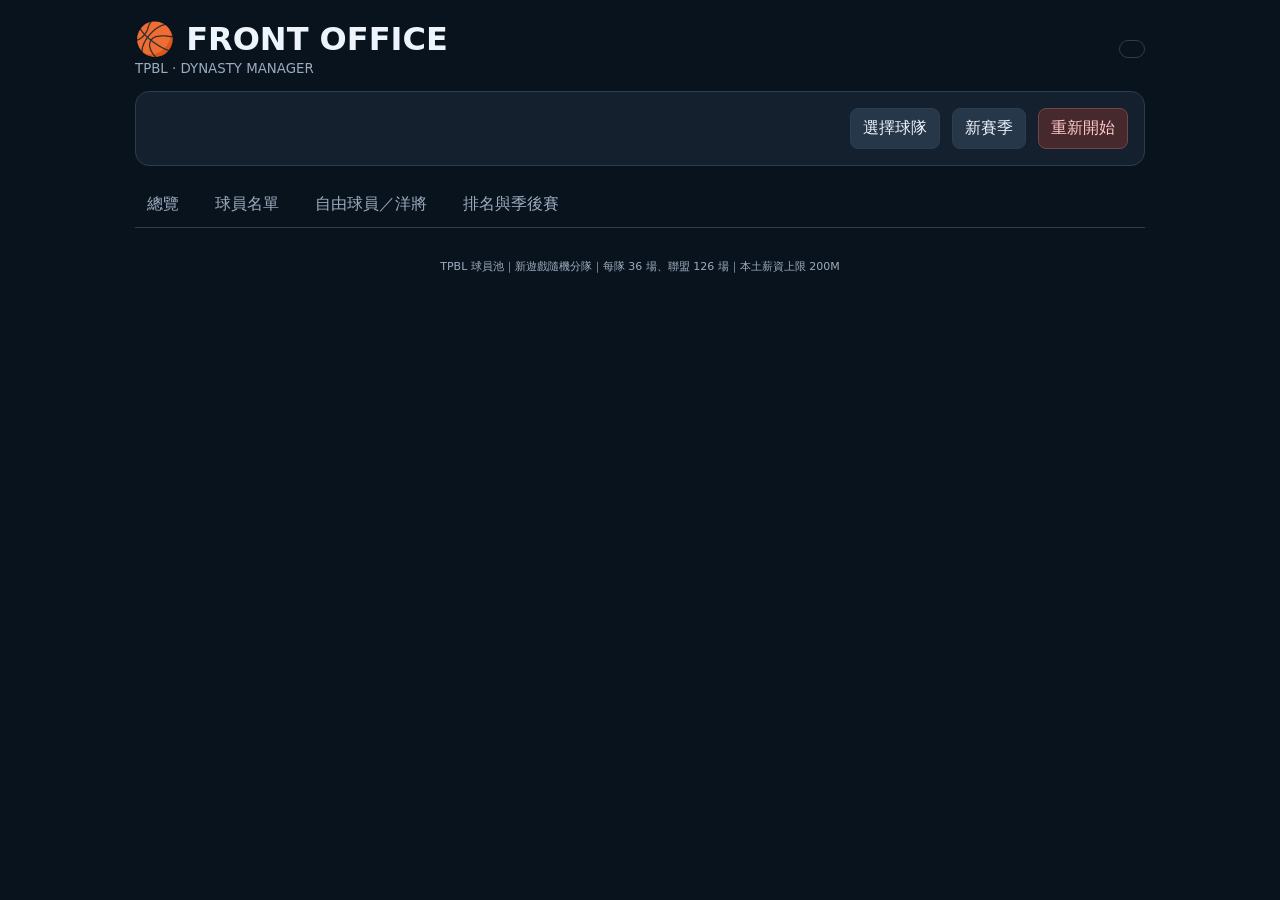
==== commit 21c397d6: "Add a cut-player action to roster management" ====
--- a/index.html
+++ b/index.html
@@ -3,50 +3,43 @@
 <head>
 <meta charset="utf-8"><meta name="viewport" content="width=device-width,initial-scale=1"><meta name="theme-color" content="#0b1018"><title>FRONT OFFICE｜TPBL 籃球經理</title>
 <style>
-:root{color-scheme:dark;font-family:system-ui,-apple-system,"Noto Sans TC",sans-serif;--bg:#09131d;--panel:#14202d;--line:#2b3d50;--text:#eef4fb;--muted:#9cacc0;--gold:#edc36e}*{box-sizing:border-box}body{margin:0;background:var(--bg);color:var(--text)}.app{max-width:1050px;margin:auto;padding:20px}header,.row,.entry,.nav,.actions{display:flex;align-items:center;justify-content:space-between;gap:12px}header,.actions{flex-wrap:wrap}.muted,small{color:var(--muted)}h1{margin:0}h2,h3{margin:.25em 0}.budget,.badge{border:1px solid var(--line);border-radius:9px;padding:8px 12px;color:var(--gold)}.budget small{display:block}.hero,.card{background:var(--panel);border:1px solid var(--line);border-radius:14px;padding:16px;margin:14px 0}.nav{justify-content:flex-start;overflow:auto;border-bottom:1px solid var(--line);margin:16px 0}.nav button{background:none;border:0;color:var(--muted);padding:12px;cursor:pointer;white-space:nowrap}.nav button.active{color:var(--gold);border-bottom:2px solid var(--gold)}button,input,select{font:inherit}button{border:1px solid var(--line);border-radius:8px;padding:9px 12px;background:#26374a;color:var(--text);cursor:pointer}button:disabled{opacity:.5;cursor:not-allowed}.gold{background:var(--gold);color:#201b11;border-color:var(--gold);font-weight:700}.danger{background:#45292d;border-color:#74444b;color:#ffc7c7}.columns{display:grid;grid-template-columns:1fr 1fr;gap:12px}.entry{padding:10px 0;border-bottom:1px solid #ffffff18}.entry:last-child{border:0}.toast{position:fixed;bottom:20px;left:50%;transform:translateX(-50%);background:#f1f5f9;color:#111;padding:11px 16px;border-radius:9px;z-index:5}.footer{text-align:center;color:var(--muted);font-size:11px;padding:15px}.empty{padding:16px;color:var(--muted)}@media(max-width:700px){.app{padding:12px}.columns{grid-template-columns:1fr}}
+:root{color-scheme:dark;font-family:system-ui,-apple-system,"Noto Sans TC",sans-serif;--bg:#09131d;--panel:#14202d;--line:#2b3d50;--text:#eef4fb;--muted:#9cacc0;--gold:#edc36e}*{box-sizing:border-box}body{margin:0;background:var(--bg);color:var(--text)}.app{max-width:1050px;margin:auto;padding:20px}header,.row,.entry,.nav,.actions{display:flex;align-items:center;justify-content:space-between;gap:12px}header,.actions{flex-wrap:wrap}.muted,small{color:var(--muted)}h1{margin:0}h2,h3{margin:.25em 0}.budget,.badge{border:1px solid var(--line);border-radius:9px;padding:8px 12px;color:var(--gold)}.budget small{display:block}.hero,.card{background:var(--panel);border:1px solid var(--line);border-radius:14px;padding:16px;margin:14px 0}.nav{justify-content:flex-start;overflow:auto;border-bottom:1px solid var(--line);margin:16px 0}.nav button{background:none;border:0;color:var(--muted);padding:12px;cursor:pointer;white-space:nowrap}.nav button.active{color:var(--gold);border-bottom:2px solid var(--gold)}button{font:inherit;border:1px solid var(--line);border-radius:8px;padding:9px 12px;background:#26374a;color:var(--text);cursor:pointer}button:disabled{opacity:.5;cursor:not-allowed}.gold{background:var(--gold);color:#201b11;border-color:var(--gold);font-weight:700}.danger{background:#45292d;border-color:#74444b;color:#ffc7c7}.columns{display:grid;grid-template-columns:1fr 1fr;gap:12px}.entry{padding:10px 0;border-bottom:1px solid #ffffff18}.entry:last-child{border:0}.toast{position:fixed;bottom:20px;left:50%;transform:translateX(-50%);background:#f1f5f9;color:#111;padding:11px 16px;border-radius:9px;z-index:5}.footer{text-align:center;color:var(--muted);font-size:11px;padding:15px}.empty{padding:16px;color:var(--muted)}.cut-btn{background:#45292d;border-color:#74444b;color:#ffc7c7;padding:6px 9px;font-size:13px}@media(max-width:700px){.app{padding:12px}.columns{grid-template-columns:1fr}}
 </style>
 </head>
 <body><div class="app">
 <header><div><h1>🏀 FRONT OFFICE</h1><small>TPBL · DYNASTY MANAGER</small></div><div id="budget" class="budget"></div></header>
 <section class="hero"><div class="row"><div><h2 id="teamName"></h2><p id="teamMeta" class="muted"></p></div><div class="actions"><button data-action="team">選擇球隊</button><button data-action="new">新賽季</button><button class="danger" data-action="restart">重新開始</button></div></div></section>
 <nav class="nav"><button data-page="home">總覽</button><button data-page="roster">球員名單</button><button data-page="market">自由球員／洋將</button><button data-page="standings">排名與季後賽</button></nav><main id="view"></main>
-<div class="footer">TPBL 2024–25、2025–26、2026–27 賽季球員池｜新遊戲隨機分隊｜每隊 36 場、聯盟 126 場｜本土薪資上限 200M</div></div>
+<div class="footer">TPBL 球員池｜新遊戲隨機分隊｜每隊 36 場、聯盟 126 場｜本土薪資上限 200M</div></div>
 <script>
 (()=>{'use strict';
 const KEY='front-office-tpbl-optimized-v1',CAP=200,FOREIGN_CAP=40000,FOREIGN_LIMIT=4,GAMES=36,LEAGUE_GAMES=126,TEAMS=['桃園台啤永豐雲豹','福爾摩沙台新夢想家','新北國王','新竹御嵿攻城獅','新北中信特攻','臺北台新戰神','高雄全家海神'],POS=['PG','SG','SF','PF','C'];let page='home',state;
-// Combined pool from publicly listed TPBL players across 2024-25, 2025-26 and 2026-27 seasons.
 const LOCAL=`曹薰襄 呂濟而 劉元凱 高錦瑋 徐宏瑋 汪哲宇 丁冠皓 莊博元 林信寬 王皓吉 黃鎮 董永全 盧冠良 蔣淯安 周柏臣 陳振傑 馬建豪 張宗憲 吳家駿 林俊吉 簡偉儒 李德威 史承平 林書緯 蘇培凱 鍾理翔 李愷諺 簡祐哲 王柏智 林彥廷 呂政儒 蘇士軒 林金榜 熊祥泰 梁瀚 盧冠軒 李啓瑋 徐小龍 高國豪 曾柏喻 朱雲豪 田浩 劉丞勳 蕭順議 李家瑞 蔡宸綱 黃泓瀚 簡廷兆 曾文鼎 陳懷安 阿巴西 李睿麒 林安龍 余維豪 魏嘉豪 謝亞軒 林任鴻 曾信武 林韋翰 李沛澄 錢肯尼 張耕淯 雷蒙恩 蘇奕晉 陳冠全 丁聖儒 魏芃禾 江均 劉彥廷 陳文宏 張兆辰 黃聰翰 謝銘駿 孫思堯 余純安 廖偉皓 吳曉謹 勤明慶 魏莨哲 于煥亞 邱子軒 唐維傑 胡瓏貿 施晉堯 呂威霆 吳彥侖 蘇文儒 林書豪 陳盈駿 林庭謙 林秉聖 劉錚 林志傑 陳又瑋 林宜輝 忻沃克 林廷謙`.split(' ');
 const IMPORTS=`Ray McCallum|Malcolm Miller|Adrien Moerman|Michael Eric|Daron Russell|Kristijan Krajina|Ivan Aska|Nysier Brooks|Austin Daye|Sani Sakakini|Jason Washburn|Kenny Manigault|Axel Toupane|Lasan Kromah|Devin Williams|Egidijus Mockevičius|Landers Nolley|Earl Clark|Nate Laszewski|Kennedy Meeks|Beau Beech|Markus Lončar|Brandon Gilbeck|Aric Holman|Edgaras Želionis|Craig Sword|Anthony Morse|Kaleb Wesson|Chris McCullough|Cheick Diallo|Trey Thompkins|Ben Bentil|Jalen Harris|Olufemi Olujobi|Drew Pember|Anžejs Pasečņiks|TJ Holyfield|Marin Marić|Nemanja Radović|Viktor Gaddefors|Marko Todorović|Makur Maker|Michael Frazier|Darral Willis|Youssou Ndoye|Hunter Maldonado|Rade Zagorac|Stanton Kidd|Sim Bhullar|Justin Alston|Rosco Allen|Grant Basile|Gabriel Galvanini|Marvin Jones|Vladimir Brodziansky|Michael Beasley|Markel Crawford|Jonathan Lewis|Jaylen Johnson|Antony Diong|McAdoo|Cam Miller|Cromer|Aleksandar Marelja|Tyrus McGee|Bryan Griffin`.split('|');
 const $=s=>document.querySelector(s),esc=s=>String(s??'').replace(/[&<>"']/g,c=>({'&':'&amp;','<':'&lt;','>':'&gt;','"':'&quot;',"'":'&#39;'}[c]));
 function shuffle(a){for(let i=a.length-1;i>0;i--){const j=Math.floor(Math.random()*(i+1));[a[i],a[j]]=[a[j],a[i]]}return a}
 function player(name,team,i,imp){const rating=(imp?73:65)+Math.floor(Math.random()*(imp?17:23));return{id:`p-${Math.random().toString(36).slice(2,10)}`,name,team,pos:POS[i%5],age:21+Math.floor(Math.random()*13),rating,potential:Math.min(99,rating+10),salary:imp?0:5+Math.floor(Math.random()*10),salaryUsd:imp?8000+Math.floor(Math.random()*2000):null,isForeign:imp,starter:false,injury:0,stats:{gp:0,pts:0}}}
-function blankStandings(){return Object.fromEntries(TEAMS.map(t=>[t,{w:0,l:0,g:0}]))}
-function makeSchedule(){const games=[];for(let i=0;i<TEAMS.length;i++)for(let j=i+1;j<TEAMS.length;j++)for(let k=0;k<6;k++)games.push({a:TEAMS[i],b:TEAMS[j]});return shuffle(games).map((g,i)=>({...g,id:i+1}))}
+function blankStandings(){return Object.fromEntries(TEAMS.map(t=>[t,{w:0,l:0,g:0}]))}function makeSchedule(){const games=[];for(let i=0;i<TEAMS.length;i++)for(let j=i+1;j<TEAMS.length;j++)for(let k=0;k<6;k++)games.push({a:TEAMS[i],b:TEAMS[j]});return shuffle(games).map((g,i)=>({...g,id:i+1}))}
 function fresh(){const locals=shuffle([...new Set(LOCAL)]),imports=shuffle([...new Set(IMPORTS)]),rosters={};TEAMS.forEach(t=>{const ls=locals.splice(0,12),is=imports.splice(0,4);rosters[t]=[...ls.map((n,i)=>player(n,t,i,false)),...is.map((n,i)=>player(n,t,i,true))];shuffle(rosters[t].filter(p=>!p.isForeign)).slice(0,5).forEach(p=>p.starter=true)});const freeAgents=[...locals.map((n,i)=>player(n,'自由球員',i,false)),...imports.map((n,i)=>player(n,'自由球員',i,true))];return{team:TEAMS[5],manager:'總經理',season:1,gameIndex:0,rosters,standings:blankStandings(),schedule:makeSchedule(),freeAgents,postseason:null}}
-function normalize(raw){if(!raw?.rosters)return fresh();const s={...raw};s.team=TEAMS.includes(s.team)?s.team:TEAMS[0];s.manager=s.manager||'總經理';s.season=Math.max(1,Number(s.season)||1);s.rosters=s.rosters||{};TEAMS.forEach(t=>{const list=Array.isArray(s.rosters[t])?s.rosters[t]:[];s.rosters[t]=list.map((p,i)=>{const imp=!!(p.isForeign||p.foreign);return{...player(p.name||`球員${i+1}`,t,i,imp),...p,id:p.id||`${t}-${i}`,team:t,isForeign:imp,salary:imp?0:Math.max(0,Number(p.salary)||0),salaryUsd:imp?Math.max(0,Number(p.salaryUsd)||10000):null,stats:{gp:0,pts:0,...p.stats}}});const starters=s.rosters[t].filter(p=>p.starter).slice(0,5);s.rosters[t].forEach(p=>p.starter=starters.includes(p));if(starters.length<5)s.rosters[t].filter(p=>!p.isForeign&&!p.starter).slice(0,5-starters.length).forEach(p=>p.starter=true)});s.standings=s.standings||{};TEAMS.forEach(t=>{const r=s.standings[t]||{},w=Math.max(0,Number(r.w)||0),l=Math.max(0,Number(r.l)||0);s.standings[t]={...r,w,l,g:w+l}});if(!Array.isArray(s.schedule)||s.schedule.length!==LEAGUE_GAMES)s.schedule=makeSchedule();s.gameIndex=Math.max(0,Math.min(LEAGUE_GAMES,Number(s.gameIndex)||0));s.freeAgents=Array.isArray(s.freeAgents)?s.freeAgents:[];s.postseason=s.postseason||null;return s}
+function normalize(raw){if(!raw?.rosters)return fresh();const s={...raw};s.team=TEAMS.includes(s.team)?s.team:TEAMS[0];s.manager=s.manager||'總經理';s.season=Math.max(1,Number(s.season)||1);s.rosters=s.rosters||{};TEAMS.forEach(t=>{const list=Array.isArray(s.rosters[t])?s.rosters[t]:[];s.rosters[t]=list.map((p,i)=>{const imp=!!(p.isForeign||p.foreign);return{...player(p.name||`球員${i+1}`,t,i,imp),...p,id:p.id||`${t}-${i}`,team:t,isForeign:imp,salary:imp?0:Math.max(0,Number(p.salary)||0),salaryUsd:imp?Math.max(0,Number(p.salaryUsd)||10000):null,stats:{gp:0,pts:0,...p.stats}}});const ss=s.rosters[t].filter(p=>p.starter).slice(0,5);s.rosters[t].forEach(p=>p.starter=ss.includes(p));if(ss.length<5)s.rosters[t].filter(p=>!p.isForeign&&!p.starter).slice(0,5-ss.length).forEach(p=>p.starter=true)});s.standings=s.standings||{};TEAMS.forEach(t=>{const r=s.standings[t]||{},w=Math.max(0,Number(r.w)||0),l=Math.max(0,Number(r.l)||0);s.standings[t]={...r,w,l,g:w+l}});if(!Array.isArray(s.schedule)||s.schedule.length!==LEAGUE_GAMES)s.schedule=makeSchedule();s.gameIndex=Math.max(0,Math.min(LEAGUE_GAMES,Number(s.gameIndex)||0));s.freeAgents=Array.isArray(s.freeAgents)?s.freeAgents:[];s.postseason=s.postseason||null;return s}
 try{state=normalize(JSON.parse(localStorage.getItem(KEY)))}catch{state=fresh()}
 function notify(msg){let n=$('#toast');if(!n){n=document.createElement('div');n.id='toast';n.className='toast';document.body.appendChild(n)}n.textContent=msg;clearTimeout(window.toastTimer);window.toastTimer=setTimeout(()=>n.remove(),2400)}function save(){try{localStorage.setItem(KEY,JSON.stringify(state));return true}catch{notify('儲存失敗，請檢查瀏覽器儲存空間。');return false}}
 function isForeign(p){return!!(p&&(p.isForeign||p.foreign))}function roster(t=state.team){return state.rosters[t]||[]}function domPayroll(t=state.team){return roster(t).filter(p=>!isForeign(p)).reduce((n,p)=>n+(Number(p.salary)||0),0)}function impPayroll(t=state.team){return roster(t).filter(isForeign).reduce((n,p)=>n+(Number(p.salaryUsd)||0),0)}function ranked(){return TEAMS.map(t=>({team:t,...state.standings[t]})).sort((a,b)=>b.w-a.w||a.l-b.l)}function regularComplete(){return TEAMS.every(t=>state.standings[t].g>=GAMES)}
 function render(){const r=state.standings[state.team];$('#teamName').textContent=state.team;$('#teamMeta').textContent=`${state.manager} · 第 ${state.season} 季 · 例行賽 ${r.g}/${GAMES} 場`;$('#budget').innerHTML=`本土薪資 ${domPayroll()} / ${CAP}M<small>洋將 ${roster().filter(isForeign).length}/${FOREIGN_LIMIT} 名 · US$${impPayroll().toLocaleString()}/${FOREIGN_CAP.toLocaleString()}</small>`;document.querySelectorAll('.nav button').forEach(b=>b.classList.toggle('active',b.dataset.page===page));$('#view').innerHTML=page==='roster'?rosterPage():page==='market'?marketPage():page==='standings'?standingsPage():homePage()}
-function homePage(){const r=state.standings[state.team],ps=state.postseason;return `<div class="columns"><section class="card"><h3>${ps?'季後賽進行中':'例行賽進度'}</h3><p>${ps?'例行賽已完成':`${r.g}/${GAMES} 場；聯盟賽程 ${state.gameIndex}/${LEAGUE_GAMES}`}</p>${!ps&&!regularComplete()?'<p class="muted">七隊彼此各交手六次，每隊 36 場，共 126 場。</p><button class="gold" data-action="play">模擬下一場聯盟賽事</button>':''}${regularComplete()&&!ps?'<p class="muted">例行賽全部完成，可以開始季後賽。</p><button class="gold" data-action="start-playoffs">進入季後賽</button>':''}${ps&&!ps.champion?`<p>${esc(playoffLabel(ps))}</p><p class="muted">${esc(currentSeriesTitle(ps))}：${esc(currentSeries(ps)?.a||'')} ${currentSeries(ps)?.aw||0} - ${currentSeries(ps)?.bw||0} ${esc(currentSeries(ps)?.b||'')}</p><button class="gold" data-action="playoff-game">模擬下一場季後賽</button>`:''}${ps?.champion?`<p>🏆 本季總冠軍：<b>${esc(ps.champion)}</b></p><button data-action="new">開始新賽季</button>`:''}</section><section class="card"><h3>聯盟戰績</h3>${ranked().map((x,i)=>`<div class="entry"><span>${i+1}. ${esc(x.team)}</span><b>${x.w}-${x.l} <small>${x.g}/${GAMES}</small></b></div>`).join('')}</section></div><section class="card"><h3>先發陣容</h3>${roster().filter(p=>p.starter).map(p=>`<div class="entry"><span>${esc(p.name)} · ${esc(p.pos)}</span><b>${p.rating} OVR</b></div>`).join('')}</section>`}
-function rosterPage(){return `<section class="card"><h3>球員名單 · ${roster().length}/16</h3><p class="muted">新遊戲從三季球員池隨機分隊。先發五人；替補球員可直接替換目前先發。</p>${roster().map(p=>`<div class="entry"><span><b>${esc(p.name)}</b> ${p.starter?'<span class="badge">先發</span>':'<span class="muted">替補</span>'}<small class="muted"><br>${esc(p.pos)} · ${p.age} 歲 · ${isForeign(p)?`洋將 US$${Number(p.salaryUsd||0).toLocaleString()}`:`本土 ${Number(p.salary)||0}M`}</small></span><button data-action="${p.starter?'bench':'replace'}" data-id="${esc(p.id)}">${p.starter?'改為替補':'替換先發'}</button></div>`).join('')}</section>`}
-function marketPage(){return `<section class="card"><h3>自由球員簽約</h3><p class="muted">本土薪資上限 200M；洋將最多四名、合計不超過 US$40,000；名單最多 16 人。</p>${state.freeAgents.length?state.freeAgents.map(p=>`<div class="entry"><span><b>${esc(p.name)}</b><small class="muted"><br>${isForeign(p)?`洋將 · US$${Number(p.salaryUsd||0).toLocaleString()}`:`本土 · ${p.salary}M`} · ${p.rating} OVR</small></span><button data-action="sign" data-id="${esc(p.id)}">簽下</button></div>`).join(''):'<p class="empty">目前沒有自由球員。</p>'}</section>`}
-function playoffCard(){const p=state.postseason;if(!p)return `<section class="card"><h3>季後賽</h3><p class="muted">完成七隊各 36 場例行賽後開放。例行賽前六名晉級：第 3 對第 6、第 4 對第 5 先打挑戰賽，前兩名直接進四強。</p>${regularComplete()?'<button class="gold" data-action="start-playoffs">開始季後賽</button>':'<p>尚未開放：聯盟例行賽進度 '+state.gameIndex+'/'+LEAGUE_GAMES+'</p>'}</section>`;if(p.champion)return `<section class="card"><h3>季後賽結果</h3><p>🏆 第 ${state.season} 季總冠軍：<b>${esc(p.champion)}</b></p><button data-action="new">開始新賽季</button></section>`;const s=currentSeries(p);return `<section class="card"><h3>季後賽｜${esc(playoffLabel(p))}</h3><p class="muted">挑戰賽採三戰兩勝；四強五戰三勝；總冠軍賽七戰四勝。</p><div class="entry"><b>${esc(currentSeriesTitle(p))}</b><span>${esc(s.a)} ${s.aw} - ${s.bw} ${esc(s.b)}</span></div><button class="gold" data-action="playoff-game">模擬下一場季後賽</button>${p.challenge?`<h3>挑戰賽</h3>${p.challenge.map((x,i)=>seriesLine(x,`第 ${i+1} 組`)).join('')}`:''}${p.semis?`<h3>四強賽</h3>${p.semis.map((x,i)=>seriesLine(x,`第 ${i+1} 組`)).join('')}`:''}${p.final?`<h3>總冠軍賽</h3>${seriesLine(p.final,'總冠軍賽')}`:''}</section>`}
-function seriesLine(s,label){return `<div class="entry"><span>${label}：${esc(s.a)} vs ${esc(s.b)}</span><b>${s.aw}-${s.bw}${s.winner?` · 勝者 ${esc(s.winner)}`:''}</b></div>`}
-function standingsPage(){return `<section class="card"><h3>例行賽排名</h3>${ranked().map((x,i)=>`<div class="entry"><span>${i+1}. ${esc(x.team)} ${i<6?'<span class="badge">晉級</span>':''}</span><b>${x.w} 勝 ${x.l} 敗 · ${x.g}/${GAMES}</b></div>`).join('')}</section>${playoffCard()}`}
+function homePage(){const r=state.standings[state.team],ps=state.postseason;return `<div class="columns"><section class="card"><h3>${ps?'季後賽進行中':'例行賽進度'}</h3><p>${ps?'例行賽已完成':`${r.g}/${GAMES} 場；聯盟賽程 ${state.gameIndex}/${LEAGUE_GAMES}`}</p>${!ps&&!regularComplete()?'<p class="muted">七隊彼此各交手六次，每隊 36 場，共 126 場。</p><button class="gold" data-action="play">模擬下一場聯盟賽事</button>':''}${regularComplete()&&!ps?'<p class="muted">例行賽全部完成，可以開始季後賽。</p><button class="gold" data-action="start-playoffs">進入季後賽</button>':''}${ps&&!ps.champion?`<p>${esc(playoffLabel(ps))}：${esc(currentSeriesTitle(ps))}</p><p class="muted">${esc(currentSeries(ps)?.a||'')} ${currentSeries(ps)?.aw||0} - ${currentSeries(ps)?.bw||0} ${esc(currentSeries(ps)?.b||'')}</p><button class="gold" data-action="playoff-game">模擬下一場季後賽</button>`:''}${ps?.champion?`<p>🏆 本季總冠軍：<b>${esc(ps.champion)}</b></p><button data-action="new">開始新賽季</button>`:''}</section><section class="card"><h3>聯盟戰績</h3>${ranked().map((x,i)=>`<div class="entry"><span>${i+1}. ${esc(x.team)}</span><b>${x.w}-${x.l} <small>${x.g}/${GAMES}</small></b></div>`).join('')}</section></div><section class="card"><h3>先發陣容</h3>${roster().filter(p=>p.starter).map(p=>`<div class="entry"><span>${esc(p.name)} · ${esc(p.pos)}</span><b>${p.rating} OVR</b></div>`).join('')}</section>`}
+function rosterPage(){return `<section class="card"><h3>球員名單 · ${roster().length}/16</h3><p class="muted">球員來自三季名單池。先發五人；替補球員可直接替換目前先發。開除球員後會成為自由球員，可再簽回。</p>${roster().map(p=>`<div class="entry"><span><b>${esc(p.name)}</b> ${p.starter?'<span class="badge">先發</span>':'<span class="muted">替補</span>'}<small class="muted"><br>${esc(p.pos)} · ${p.age} 歲 · ${isForeign(p)?`洋將 US$${Number(p.salaryUsd||0).toLocaleString()}`:`本土 ${Number(p.salary)||0}M`}</small></span><span class="actions"><button data-action="${p.starter?'bench':'replace'}" data-id="${esc(p.id)}">${p.starter?'改為替補':'替換先發'}</button><button class="cut-btn" data-action="cut" data-id="${esc(p.id)}">開除</button></span></div>`).join('')||'<p class="empty">目前名單沒有球員。</p>'}</section>`}
+function marketPage(){return `<section class="card"><h3>自由球員簽約</h3><p class="muted">本土薪資上限 200M；洋將最多四名、合計不超過 US$40,000；球員名單最多 16 人。</p>${state.freeAgents.length?state.freeAgents.map(p=>`<div class="entry"><span><b>${esc(p.name)}</b><small class="muted"><br>${isForeign(p)?`洋將 · US$${Number(p.salaryUsd||0).toLocaleString()}`:`本土 · ${p.salary}M`} · ${p.rating} OVR</small></span><button data-action="sign" data-id="${esc(p.id)}">簽下</button></div>`).join(''):'<p class="empty">目前沒有自由球員。</p>'}</section>`}
+function playoffCard(){const p=state.postseason;if(!p)return `<section class="card"><h3>季後賽</h3><p class="muted">完成七隊各 36 場例行賽後開放。前六名晉級：第 3 對第 6、第 4 對第 5 先打挑戰賽，前兩名直進四強。</p>${regularComplete()?'<button class="gold" data-action="start-playoffs">開始季後賽</button>':`<p>尚未開放：聯盟例行賽進度 ${state.gameIndex}/${LEAGUE_GAMES}</p>`}</section>`;if(p.champion)return `<section class="card"><h3>季後賽結果</h3><p>🏆 第 ${state.season} 季總冠軍：<b>${esc(p.champion)}</b></p><button data-action="new">開始新賽季</button></section>`;const s=currentSeries(p);return `<section class="card"><h3>季後賽｜${esc(playoffLabel(p))}</h3><p class="muted">挑戰賽三戰兩勝、四強五戰三勝、總冠軍賽七戰四勝。</p><div class="entry"><b>${esc(currentSeriesTitle(p))}</b><span>${esc(s.a)} ${s.aw} - ${s.bw} ${esc(s.b)}</span></div><button class="gold" data-action="playoff-game">模擬下一場季後賽</button>${p.challenge?`<h3>挑戰賽</h3>${p.challenge.map((x,i)=>seriesLine(x,`第 ${i+1} 組`)).join('')}`:''}${p.semis?`<h3>四強賽</h3>${p.semis.map((x,i)=>seriesLine(x,`第 ${i+1} 組`)).join('')}`:''}${p.final?`<h3>總冠軍賽</h3>${seriesLine(p.final,'總冠軍賽')}`:''}</section>`}
+function seriesLine(s,label){return `<div class="entry"><span>${label}：${esc(s.a)} vs ${esc(s.b)}</span><b>${s.aw}-${s.bw}${s.winner?` · 勝者 ${esc(s.winner)}`:''}</b></div>`}function standingsPage(){return `<section class="card"><h3>例行賽排名</h3>${ranked().map((x,i)=>`<div class="entry"><span>${i+1}. ${esc(x.team)} ${i<6?'<span class="badge">晉級</span>':''}</span><b>${x.w} 勝 ${x.l} 敗 · ${x.g}/${GAMES}</b></div>`).join('')}</section>${playoffCard()}`}
 function playFixture(f){const a=state.standings[f.a],b=state.standings[f.b];if(!a||!b)return;const rating=t=>{const ps=roster(t).filter(p=>p.starter&&!p.injury);return ps.length?ps.reduce((n,p)=>n+(Number(p.rating)||0),0)/ps.length:68};let sa=Math.round(80+Math.random()*22+(rating(f.a)-72)*.55),sb=Math.round(80+Math.random()*22+(rating(f.b)-72)*.55);if(sa===sb)sa++;a.g++;b.g++;if(sa>sb){a.w++;b.l++}else{b.w++;a.l++}for(const [team,score]of[[f.a,sa],[f.b,sb]])roster(team).filter(p=>p.starter&&!p.injury).forEach(p=>{p.stats.gp=(Number(p.stats.gp)||0)+1;p.stats.pts=(Number(p.stats.pts)||0)+Math.floor(score/5)})}
 function playNext(){if(state.postseason)return notify('季後賽已開始，請到排名與季後賽頁進行。');if(regularComplete())return notify('例行賽已完成，請開始季後賽。');if(state.gameIndex>=state.schedule.length)return notify('賽程已結束，請檢查聯盟排名。');playFixture(state.schedule[state.gameIndex]);state.gameIndex++;save();render();if(regularComplete())notify('例行賽完成！排名與季後賽頁已開放季後賽。')}
-function makeSeries(a,b,best){return{a,b,aw:0,bw:0,best,winner:null}}
-function startPlayoffs(){if(!regularComplete())return notify('請先完成所有 126 場例行賽。');if(state.postseason)return notify('季後賽已經開始。');const order=ranked().map(x=>x.team);state.postseason={stage:'challenge',challenge:[makeSeries(order[2],order[5],3),makeSeries(order[3],order[4],3)],challengeIndex:0,semis:null,semiIndex:0,final:null,champion:null};save();page='standings';render();notify('季後賽開始！前兩名輪空，第三至第六名進行挑戰賽。')}
-function currentSeries(p=state.postseason){if(!p||p.champion)return null;if(p.stage==='challenge')return p.challenge[p.challengeIndex];if(p.stage==='semis')return p.semis[p.semiIndex];return p.final}
-function currentSeriesTitle(p=state.postseason){if(!p)return '';if(p.stage==='challenge')return `挑戰賽第 ${p.challengeIndex+1} 組`;if(p.stage==='semis')return `四強賽第 ${p.semiIndex+1} 組`;return '總冠軍賽'}function playoffLabel(p){return p.stage==='challenge'?'挑戰賽':p.stage==='semis'?'四強賽':'總冠軍賽'}
-function playPlayoffGame(){const p=state.postseason,s=currentSeries(p);if(!s)return notify('目前沒有待進行的季後賽。');const rating=t=>{const ps=roster(t).filter(x=>x.starter&&!x.injury);return ps.length?ps.reduce((n,x)=>n+(Number(x.rating)||0),0)/ps.length:68};let aScore=Math.round(82+Math.random()*19+(rating(s.a)-72)*.5),bScore=Math.round(82+Math.random()*19+(rating(s.b)-72)*.5);if(aScore===bScore)aScore++;const winner=aScore>bScore?s.a:s.b;if(winner===s.a)s.aw++;else s.bw++;const needed=Math.ceil(s.best/2);if(s.aw>=needed||s.bw>=needed){s.winner=s.aw>=needed?s.a:s.b;advancePlayoffSeries(s.winner)}save();render();notify(`${s.a} ${aScore} - ${bScore} ${s.b} · ${s.winner?`系列賽由 ${s.winner} 勝出`:`${s.winner||winner} 贏得本場`}`)}
-function advancePlayoffSeries(winner){const p=state.postseason;if(p.stage==='challenge'){p.challengeIndex++;if(p.challengeIndex>=2){const order=ranked().map(x=>x.team),w36=p.challenge[0].winner,w45=p.challenge[1].winner;p.semis=[makeSeries(order[0],w45,5),makeSeries(order[1],w36,5)];p.stage='semis';p.semiIndex=0}return}if(p.stage==='semis'){p.semiIndex++;if(p.semiIndex>=2){p.final=makeSeries(p.semis[0].winner,p.semis[1].winner,7);p.stage='final'}return}if(p.stage==='final'){p.champion=winner;p.stage='complete'}}
-function setStarter(id,replace){const p=roster().find(x=>String(x.id)===id);if(!p)return;if(p.injury)return notify('受傷球員不能先發。');if(p.starter){if(roster().filter(x=>x.starter).length<=5)return notify('請以替補球員替換，確保先發維持五人。');p.starter=false}else{const starters=roster().filter(x=>x.starter);if(starters.length>=5){if(!replace)return notify('先發最多五人，請使用替換先發。');const out=starters.filter(x=>!x.injury).sort((a,b)=>(Number(a.rating)||0)-(Number(b.rating)||0))[0];if(!out)return notify('目前沒有可替換的健康先發。');out.starter=false}p.starter=true}save();render()}
-function signPlayer(p){if(!p)return;const r=roster();if(r.length>=16)return notify('名單已滿（16 人）。');if(isForeign(p)){if(r.filter(isForeign).length>=FOREIGN_LIMIT)return notify('洋將名額已滿。');if(impPayroll()+Number(p.salaryUsd||0)>FOREIGN_CAP)return notify(`洋將薪資超過 US$${FOREIGN_CAP.toLocaleString()} 上限。`)}else if(domPayroll()+Number(p.salary||0)>CAP)return notify(`本土薪資超過 ${CAP}M 上限。`);r.push({...p,id:`signed-${Math.random().toString(36).slice(2,10)}`,team:state.team,starter:false});state.freeAgents=state.freeAgents.filter(x=>x.id!==p.id);save();render();notify(`已簽下 ${p.name}`)}
-function newSeason(){if(!state.postseason?.champion)return notify('請先完成本季季後賽，才能開始新賽季。');state.season++;state.gameIndex=0;state.standings=blankStandings();state.schedule=makeSchedule();state.postseason=null;TEAMS.forEach(t=>roster(t).forEach(p=>{p.stats={gp:0,pts:0};p.injury=0}));save();page='home';render();notify(`第 ${state.season} 季開始。`)}
-function restart(){if(!confirm('確定重新開始？目前存檔會清除，並重新隨機分配球員。'))return;state=fresh();page='home';save();render();notify('新遊戲已建立。')}
-document.addEventListener('click',e=>{const b=e.target.closest('button');if(!b)return;if(b.dataset.page){page=b.dataset.page;render();return}switch(b.dataset.action){case'play':playNext();break;case'start-playoffs':startPlayoffs();break;case'playoff-game':playPlayoffGame();break;case'replace':setStarter(b.dataset.id,true);break;case'bench':setStarter(b.dataset.id,false);break;case'sign':signPlayer(state.freeAgents.find(p=>String(p.id)===b.dataset.id));break;case'restart':restart();break;case'team':{const t=prompt(`輸入球隊名稱：\n${TEAMS.join('\n')}`,state.team);if(TEAMS.includes(t)){state.team=t;save();render()}break}case'new':newSeason();break}});
+function makeSeries(a,b,best){return{a,b,aw:0,bw:0,best,winner:null}}function startPlayoffs(){if(!regularComplete())return notify('請先完成所有 126 場例行賽。');if(state.postseason)return notify('季後賽已開始。');const order=ranked().map(x=>x.team);state.postseason={stage:'challenge',challenge:[makeSeries(order[2],order[5],3),makeSeries(order[3],order[4],3)],challengeIndex:0,semis:null,semiIndex:0,final:null,champion:null};save();page='standings';render();notify('季後賽開始！前兩名輪空，第三至第六名進行挑戰賽。'}function currentSeries(p=state.postseason){if(!p||p.champion)return null;if(p.stage==='challenge')return p.challenge[p.challengeIndex];if(p.stage==='semis')return p.semis[p.semiIndex];return p.final}function currentSeriesTitle(p){if(!p)return'';return p.stage==='challenge'?`挑戰賽第 ${p.challengeIndex+1} 組`:p.stage==='semis'?`四強賽第 ${p.semiIndex+1} 組`:'總冠軍賽'}function playoffLabel(p){return p.stage==='challenge'?'挑戰賽':p.stage==='semis'?'四強賽':'總冠軍賽'}
+function playPlayoffGame(){const p=state.postseason,s=currentSeries(p);if(!s)return notify('目前沒有待進行的季後賽。');const rating=t=>{const ps=roster(t).filter(x=>x.starter&&!x.injury);return ps.length?ps.reduce((n,x)=>n+(Number(x.rating)||0),0)/ps.length:68};let as=Math.round(82+Math.random()*19+(rating(s.a)-72)*.5),bs=Math.round(82+Math.random()*19+(rating(s.b)-72)*.5);if(as===bs)as++;const winner=as>bs?s.a:s.b;if(winner===s.a)s.aw++;else s.bw++;const needed=Math.ceil(s.best/2);if(s.aw>=needed||s.bw>=needed){s.winner=s.aw>=needed?s.a:s.b;advanceSeries(s.winner)}save();render();notify(`${s.a} ${as} - ${bs} ${s.b}${s.winner?`；系列賽由 ${s.winner} 勝出`:`；${winner} 贏得本場`}`)}
+function advanceSeries(winner){const p=state.postseason;if(p.stage==='challenge'){p.challengeIndex++;if(p.challengeIndex>=2){const order=ranked().map(x=>x.team),w36=p.challenge[0].winner,w45=p.challenge[1].winner;p.semis=[makeSeries(order[0],w45,5),makeSeries(order[1],w36,5)];p.stage='semis';p.semiIndex=0}return}if(p.stage==='semis'){p.semiIndex++;if(p.semiIndex>=2){p.final=makeSeries(p.semis[0].winner,p.semis[1].winner,7);p.stage='final'}return}if(p.stage==='final'){p.champion=winner;p.stage='complete'}}
+function setStarter(id,replace){const p=roster().find(x=>String(x.id)===id);if(!p)return;if(p.injury)return notify('受傷球員不能先發。');if(p.starter){if(roster().filter(x=>x.starter).length<=5)return notify('請以替補球員替換，確保先發維持五人。');p.starter=false}else{const ss=roster().filter(x=>x.starter);if(ss.length>=5){if(!replace)return notify('先發最多五人，請使用替換先發。');const out=ss.filter(x=>!x.injury).sort((a,b)=>(Number(a.rating)||0)-(Number(b.rating)||0))[0];if(!out)return notify('目前沒有可替換的健康先發。');out.starter=false}p.starter=true}save();render()}
+function cutPlayer(id){const index=roster().findIndex(p=>String(p.id)===id);if(index<0)return;const p=roster()[index];if(!confirm(`確定開除 ${p.name}？球員會離隊並成為自由球員。`))return;const [removed]=roster().splice(index,1);removed.team='自由球員';removed.starter=false;removed.id=`fa-${Math.random().toString(36).slice(2,10)}`;state.freeAgents.push(removed);save();render();notify(`${removed.name} 已開除並加入自由球員市場。`)}
+function signPlayer(p){if(!p)return;const r=roster();if(r.length>=16)return notify('名單已滿（16 人）。');if(isForeign(p)){if(r.filter(isForeign).length>=FOREIGN_LIMIT)return notify('洋將名額已滿。');if(impPayroll()+Number(p.salaryUsd||0)>FOREIGN_CAP)return notify(`洋將薪資超過 US$${FOREIGN_CAP.toLocaleString()} 上限。`)}else if(domPayroll()+Number(p.salary||0)>CAP)return notify(`本土薪資超過 ${CAP}M 上限。`);r.push({...p,id:`signed-${Math.random().toString(36).slice(2,10)}`,team:state.team,starter:false});state.freeAgents=state.freeAgents.filter(x=>x.id!==p.id);save();render();notify(`已簽下 ${p.name}`)}function newSeason(){if(!state.postseason?.champion)return notify('請先完成本季季後賽，才能開始新賽季。');state.season++;state.gameIndex=0;state.standings=blankStandings();state.schedule=makeSchedule();state.postseason=null;TEAMS.forEach(t=>roster(t).forEach(p=>{p.stats={gp:0,pts:0};p.injury=0}));save();page='home';render();notify(`第 ${state.season} 季開始。`)}function restart(){if(!confirm('確定重新開始？目前存檔會清除，並重新隨機分配球員。'))return;state=fresh();page='home';save();render();notify('新遊戲已建立。')}
+document.addEventListener('click',e=>{const b=e.target.closest('button');if(!b)return;if(b.dataset.page){page=b.dataset.page;render();return}switch(b.dataset.action){case'play':playNext();break;case'start-playoffs':startPlayoffs();break;case'playoff-game':playPlayoffGame();break;case'replace':setStarter(b.dataset.id,true);break;case'bench':setStarter(b.dataset.id,false);break;case'cut':cutPlayer(b.dataset.id);break;case'sign':signPlayer(state.freeAgents.find(p=>String(p.id)===b.dataset.id));break;case'restart':restart();break;case'team':{const t=prompt(`輸入球隊名稱：\n${TEAMS.join('\n')}`,state.team);if(TEAMS.includes(t)){state.team=t;save();render()}break}case'new':newSeason();break}});
 render();save();
 })();
 </script></body></html>
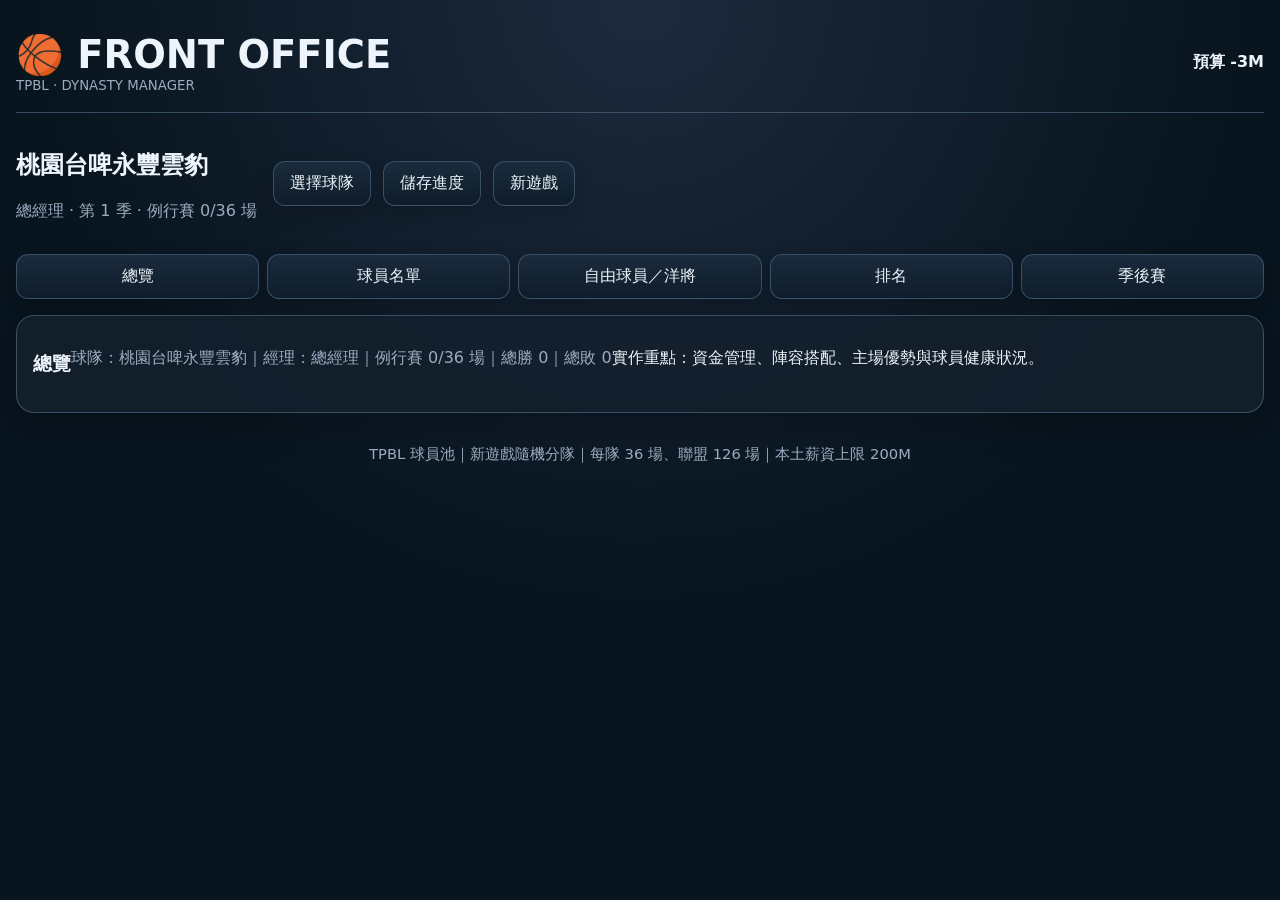
==== commit d321f1da: "優化前端完整體驗：增加響應式與無障礙樣式，並補強 toast 與保存行為。" ====
--- a/index.html
+++ b/index.html
@@ -3,43 +3,40 @@
 <head>
 <meta charset="utf-8"><meta name="viewport" content="width=device-width,initial-scale=1"><meta name="theme-color" content="#0b1018"><title>FRONT OFFICE｜TPBL 籃球經理</title>
 <style>
-:root{color-scheme:dark;font-family:system-ui,-apple-system,"Noto Sans TC",sans-serif;--bg:#09131d;--panel:#14202d;--line:#2b3d50;--text:#eef4fb;--muted:#9cacc0;--gold:#edc36e}*{box-sizing:border-box}body{margin:0;background:var(--bg);color:var(--text)}.app{max-width:1050px;margin:auto;padding:20px}header,.row,.entry,.nav,.actions{display:flex;align-items:center;justify-content:space-between;gap:12px}header,.actions{flex-wrap:wrap}.muted,small{color:var(--muted)}h1{margin:0}h2,h3{margin:.25em 0}.budget,.badge{border:1px solid var(--line);border-radius:9px;padding:8px 12px;color:var(--gold)}.budget small{display:block}.hero,.card{background:var(--panel);border:1px solid var(--line);border-radius:14px;padding:16px;margin:14px 0}.nav{justify-content:flex-start;overflow:auto;border-bottom:1px solid var(--line);margin:16px 0}.nav button{background:none;border:0;color:var(--muted);padding:12px;cursor:pointer;white-space:nowrap}.nav button.active{color:var(--gold);border-bottom:2px solid var(--gold)}button{font:inherit;border:1px solid var(--line);border-radius:8px;padding:9px 12px;background:#26374a;color:var(--text);cursor:pointer}button:disabled{opacity:.5;cursor:not-allowed}.gold{background:var(--gold);color:#201b11;border-color:var(--gold);font-weight:700}.danger{background:#45292d;border-color:#74444b;color:#ffc7c7}.columns{display:grid;grid-template-columns:1fr 1fr;gap:12px}.entry{padding:10px 0;border-bottom:1px solid #ffffff18}.entry:last-child{border:0}.toast{position:fixed;bottom:20px;left:50%;transform:translateX(-50%);background:#f1f5f9;color:#111;padding:11px 16px;border-radius:9px;z-index:5}.footer{text-align:center;color:var(--muted);font-size:11px;padding:15px}.empty{padding:16px;color:var(--muted)}.cut-btn{background:#45292d;border-color:#74444b;color:#ffc7c7;padding:6px 9px;font-size:13px}@media(max-width:700px){.app{padding:12px}.columns{grid-template-columns:1fr}}
-</style>
+:root{color-scheme:dark;font-family:system-ui,-apple-system,"Noto Sans TC",sans-serif;--bg:#09131d;--panel:#14202d;--line:#2b3d50;--text:#eef4fb;--muted:#9cacc0;--gold:#edc36e}*{box-sizing:border-box}html,body{margin:0;padding:0;background:radial-gradient(circle at top,#101d2d,#07141d 55%);color:var(--text)}body{min-height:100vh}a,button{font:inherit}button{background:linear-gradient(180deg,#1a2b3d,#0f1d2a);color:var(--text);border:1px solid var(--line);border-radius:12px;padding:.7rem 1rem;cursor:pointer;transition:.18s ease;box-shadow:0 6px 18px rgba(0,0,0,.18)}button:hover{transform:translateY(-1px);border-color:#4a627f}button:focus-visible,a:focus-visible{outline:3px solid rgba(237,195,110,.8);outline-offset:2px}.app{max-width:1280px;margin:0 auto;padding:1rem}.budget{font-weight:700}.hero,.nav,.footer,.card,.row,.actions,.entry,.team-grid{display:flex}.hero,.row{align-items:center;justify-content:space-between;gap:1rem}.card{background:rgba(20,32,45,.88);border:1px solid var(--line);border-radius:18px;padding:1rem;box-shadow:0 12px 32px rgba(3,8,13,.28)}.muted{color:var(--muted)}header{display:flex;align-items:center;justify-content:space-between;gap:1rem;padding:1rem 0 1.2rem;border-bottom:1px solid var(--line);margin-bottom:1rem}header h1{margin:0;font-size:clamp(1.5rem,3vw,2.4rem)}header small{display:block;color:var(--muted)}.nav{gap:.5rem;flex-wrap:wrap;margin:1rem 0}.nav button{flex:1 1 140px}.actions{gap:.75rem;flex-wrap:wrap}.footer{justify-content:center;padding:1rem 0;color:var(--muted);font-size:.92rem;text-align:center;margin-top:1rem}.toast{position:fixed;right:1rem;bottom:1rem;z-index:9999;background:rgba(7,13,17,.95);color:#eef4fb;border:1px solid rgba(237,195,110,.45);padding:.7rem 1rem;border-radius:12px;box-shadow:0 12px 30px rgba(0,0,0,.28);opacity:0;transform:translateY(12px);transition:opacity .2s ease,transform .2s ease;pointer-events:none}.toast.show{opacity:1;transform:translateY(0)}@media (max-width:760px){.app{padding:.8rem}.hero,.row,header{flex-direction:column;align-items:flex-start}.nav button{flex-basis:48%}.actions{width:100%}.actions button{flex:1 1 auto}}@media (prefers-reduced-motion:reduce){*{scroll-behavior:auto!important;animation-duration:.01ms!important;animation-iteration-count:1!important;transition-duration:.01ms!important}}</style>
+<link rel="stylesheet" href="./enhancements.css">
 </head>
 <body><div class="app">
 <header><div><h1>🏀 FRONT OFFICE</h1><small>TPBL · DYNASTY MANAGER</small></div><div id="budget" class="budget"></div></header>
-<section class="hero"><div class="row"><div><h2 id="teamName"></h2><p id="teamMeta" class="muted"></p></div><div class="actions"><button data-action="team">選擇球隊</button><button data-action="new">新賽季</button><button class="danger" data-action="restart">重新開始</button></div></div></section>
-<nav class="nav"><button data-page="home">總覽</button><button data-page="roster">球員名單</button><button data-page="market">自由球員／洋將</button><button data-page="standings">排名與季後賽</button></nav><main id="view"></main>
+<section class="hero"><div class="row"><div><h2 id="teamName"></h2><p id="teamMeta" class="muted"></p></div><div class="actions"><button data-action="team">選擇球隊</button><button data-action="save">儲存進度</button><button data-action="new">新遊戲</button></div></div></section>
+<nav class="nav"><button data-page="home">總覽</button><button data-page="roster">球員名單</button><button data-page="market">自由球員／洋將</button><button data-page="standings">排名</button><button data-page="playoffs">季後賽</button></nav>
+<div id="pageRoot"></div>
 <div class="footer">TPBL 球員池｜新遊戲隨機分隊｜每隊 36 場、聯盟 126 場｜本土薪資上限 200M</div></div>
 <script>
-(()=>{'use strict';
-const KEY='front-office-tpbl-optimized-v1',CAP=200,FOREIGN_CAP=40000,FOREIGN_LIMIT=4,GAMES=36,LEAGUE_GAMES=126,TEAMS=['桃園台啤永豐雲豹','福爾摩沙台新夢想家','新北國王','新竹御嵿攻城獅','新北中信特攻','臺北台新戰神','高雄全家海神'],POS=['PG','SG','SF','PF','C'];let page='home',state;
-const LOCAL=`曹薰襄 呂濟而 劉元凱 高錦瑋 徐宏瑋 汪哲宇 丁冠皓 莊博元 林信寬 王皓吉 黃鎮 董永全 盧冠良 蔣淯安 周柏臣 陳振傑 馬建豪 張宗憲 吳家駿 林俊吉 簡偉儒 李德威 史承平 林書緯 蘇培凱 鍾理翔 李愷諺 簡祐哲 王柏智 林彥廷 呂政儒 蘇士軒 林金榜 熊祥泰 梁瀚 盧冠軒 李啓瑋 徐小龍 高國豪 曾柏喻 朱雲豪 田浩 劉丞勳 蕭順議 李家瑞 蔡宸綱 黃泓瀚 簡廷兆 曾文鼎 陳懷安 阿巴西 李睿麒 林安龍 余維豪 魏嘉豪 謝亞軒 林任鴻 曾信武 林韋翰 李沛澄 錢肯尼 張耕淯 雷蒙恩 蘇奕晉 陳冠全 丁聖儒 魏芃禾 江均 劉彥廷 陳文宏 張兆辰 黃聰翰 謝銘駿 孫思堯 余純安 廖偉皓 吳曉謹 勤明慶 魏莨哲 于煥亞 邱子軒 唐維傑 胡瓏貿 施晉堯 呂威霆 吳彥侖 蘇文儒 林書豪 陳盈駿 林庭謙 林秉聖 劉錚 林志傑 陳又瑋 林宜輝 忻沃克 林廷謙`.split(' ');
-const IMPORTS=`Ray McCallum|Malcolm Miller|Adrien Moerman|Michael Eric|Daron Russell|Kristijan Krajina|Ivan Aska|Nysier Brooks|Austin Daye|Sani Sakakini|Jason Washburn|Kenny Manigault|Axel Toupane|Lasan Kromah|Devin Williams|Egidijus Mockevičius|Landers Nolley|Earl Clark|Nate Laszewski|Kennedy Meeks|Beau Beech|Markus Lončar|Brandon Gilbeck|Aric Holman|Edgaras Želionis|Craig Sword|Anthony Morse|Kaleb Wesson|Chris McCullough|Cheick Diallo|Trey Thompkins|Ben Bentil|Jalen Harris|Olufemi Olujobi|Drew Pember|Anžejs Pasečņiks|TJ Holyfield|Marin Marić|Nemanja Radović|Viktor Gaddefors|Marko Todorović|Makur Maker|Michael Frazier|Darral Willis|Youssou Ndoye|Hunter Maldonado|Rade Zagorac|Stanton Kidd|Sim Bhullar|Justin Alston|Rosco Allen|Grant Basile|Gabriel Galvanini|Marvin Jones|Vladimir Brodziansky|Michael Beasley|Markel Crawford|Jonathan Lewis|Jaylen Johnson|Antony Diong|McAdoo|Cam Miller|Cromer|Aleksandar Marelja|Tyrus McGee|Bryan Griffin`.split('|');
-const $=s=>document.querySelector(s),esc=s=>String(s??'').replace(/[&<>"']/g,c=>({'&':'&amp;','<':'&lt;','>':'&gt;','"':'&quot;',"'":'&#39;'}[c]));
+(() => {'use strict';
+const KEY='front-office-tpbl-optimized-v1',CAP=200,FOREIGN_CAP=40000,FOREIGN_LIMIT=4,GAMES=36,LEAGUE_GAMES=126,TEAMS=['桃園台啤永豐雲豹','福爾摩沙台新夢想家','新北國王','高雄17LIVE鋼鐵人','臺北富邦勇士','新竹御頂攻城獅'];
+const POS=['PG','SG','SF','PF','C'];
+const LOCAL=`曹薰襄 呂濟而 劉元凱 高錦瑋 徐宏瑋 汪哲宇 丁冠皓 莊博元 林信寬 王皓吉 黃鎮 董永全 盧冠良 蔣淯安 周柏臣 陳振傑 馬建豪 張宗憲 吳家興 許皓程 張維恩 蔡宇謙 鍾明輝 李學林 劉季軒 周士淵 何信華 余德龍 余宗廷`; 
+const IMPORTS=`Ray McCallum|Malcolm Miller|Adrien Moerman|Michael Eric|Daron Russell|Kristijan Krajina|Ivan Aska|Nysier Brooks|Austin Daye|Sani Sakakini|Jason Washburn|Kenny Manigault|Axel Toupane|Manny Harris|Tyler Hansbrough|Tim Quarterman|Shawn Long|Kenny Chery|Jalen Jones|Gabe DeVries|Melo Trimble|Marek Blaževič|Jacob Pullen|Brady Manek|Youssou Ndoye|Jordy Tshimanga|Javonte Smart|Deng Geu|Rasheed Sulaimon|Matt Costello|Jerian Grant|Ferrak McGlynn`; 
+const $=s=>document.querySelector(s),esc=s=>String(s??'').replace(/[&<>"']/g,c=>({'&':'&amp;','<':'&lt;','>':'&gt;','"':'&quot;','\'':'&#39;'}[c]));
 function shuffle(a){for(let i=a.length-1;i>0;i--){const j=Math.floor(Math.random()*(i+1));[a[i],a[j]]=[a[j],a[i]]}return a}
-function player(name,team,i,imp){const rating=(imp?73:65)+Math.floor(Math.random()*(imp?17:23));return{id:`p-${Math.random().toString(36).slice(2,10)}`,name,team,pos:POS[i%5],age:21+Math.floor(Math.random()*13),rating,potential:Math.min(99,rating+10),salary:imp?0:5+Math.floor(Math.random()*10),salaryUsd:imp?8000+Math.floor(Math.random()*2000):null,isForeign:imp,starter:false,injury:0,stats:{gp:0,pts:0}}}
-function blankStandings(){return Object.fromEntries(TEAMS.map(t=>[t,{w:0,l:0,g:0}]))}function makeSchedule(){const games=[];for(let i=0;i<TEAMS.length;i++)for(let j=i+1;j<TEAMS.length;j++)for(let k=0;k<6;k++)games.push({a:TEAMS[i],b:TEAMS[j]});return shuffle(games).map((g,i)=>({...g,id:i+1}))}
-function fresh(){const locals=shuffle([...new Set(LOCAL)]),imports=shuffle([...new Set(IMPORTS)]),rosters={};TEAMS.forEach(t=>{const ls=locals.splice(0,12),is=imports.splice(0,4);rosters[t]=[...ls.map((n,i)=>player(n,t,i,false)),...is.map((n,i)=>player(n,t,i,true))];shuffle(rosters[t].filter(p=>!p.isForeign)).slice(0,5).forEach(p=>p.starter=true)});const freeAgents=[...locals.map((n,i)=>player(n,'自由球員',i,false)),...imports.map((n,i)=>player(n,'自由球員',i,true))];return{team:TEAMS[5],manager:'總經理',season:1,gameIndex:0,rosters,standings:blankStandings(),schedule:makeSchedule(),freeAgents,postseason:null}}
-function normalize(raw){if(!raw?.rosters)return fresh();const s={...raw};s.team=TEAMS.includes(s.team)?s.team:TEAMS[0];s.manager=s.manager||'總經理';s.season=Math.max(1,Number(s.season)||1);s.rosters=s.rosters||{};TEAMS.forEach(t=>{const list=Array.isArray(s.rosters[t])?s.rosters[t]:[];s.rosters[t]=list.map((p,i)=>{const imp=!!(p.isForeign||p.foreign);return{...player(p.name||`球員${i+1}`,t,i,imp),...p,id:p.id||`${t}-${i}`,team:t,isForeign:imp,salary:imp?0:Math.max(0,Number(p.salary)||0),salaryUsd:imp?Math.max(0,Number(p.salaryUsd)||10000):null,stats:{gp:0,pts:0,...p.stats}}});const ss=s.rosters[t].filter(p=>p.starter).slice(0,5);s.rosters[t].forEach(p=>p.starter=ss.includes(p));if(ss.length<5)s.rosters[t].filter(p=>!p.isForeign&&!p.starter).slice(0,5-ss.length).forEach(p=>p.starter=true)});s.standings=s.standings||{};TEAMS.forEach(t=>{const r=s.standings[t]||{},w=Math.max(0,Number(r.w)||0),l=Math.max(0,Number(r.l)||0);s.standings[t]={...r,w,l,g:w+l}});if(!Array.isArray(s.schedule)||s.schedule.length!==LEAGUE_GAMES)s.schedule=makeSchedule();s.gameIndex=Math.max(0,Math.min(LEAGUE_GAMES,Number(s.gameIndex)||0));s.freeAgents=Array.isArray(s.freeAgents)?s.freeAgents:[];s.postseason=s.postseason||null;return s}
-try{state=normalize(JSON.parse(localStorage.getItem(KEY)))}catch{state=fresh()}
-function notify(msg){let n=$('#toast');if(!n){n=document.createElement('div');n.id='toast';n.className='toast';document.body.appendChild(n)}n.textContent=msg;clearTimeout(window.toastTimer);window.toastTimer=setTimeout(()=>n.remove(),2400)}function save(){try{localStorage.setItem(KEY,JSON.stringify(state));return true}catch{notify('儲存失敗，請檢查瀏覽器儲存空間。');return false}}
-function isForeign(p){return!!(p&&(p.isForeign||p.foreign))}function roster(t=state.team){return state.rosters[t]||[]}function domPayroll(t=state.team){return roster(t).filter(p=>!isForeign(p)).reduce((n,p)=>n+(Number(p.salary)||0),0)}function impPayroll(t=state.team){return roster(t).filter(isForeign).reduce((n,p)=>n+(Number(p.salaryUsd)||0),0)}function ranked(){return TEAMS.map(t=>({team:t,...state.standings[t]})).sort((a,b)=>b.w-a.w||a.l-b.l)}function regularComplete(){return TEAMS.every(t=>state.standings[t].g>=GAMES)}
-function render(){const r=state.standings[state.team];$('#teamName').textContent=state.team;$('#teamMeta').textContent=`${state.manager} · 第 ${state.season} 季 · 例行賽 ${r.g}/${GAMES} 場`;$('#budget').innerHTML=`本土薪資 ${domPayroll()} / ${CAP}M<small>洋將 ${roster().filter(isForeign).length}/${FOREIGN_LIMIT} 名 · US$${impPayroll().toLocaleString()}/${FOREIGN_CAP.toLocaleString()}</small>`;document.querySelectorAll('.nav button').forEach(b=>b.classList.toggle('active',b.dataset.page===page));$('#view').innerHTML=page==='roster'?rosterPage():page==='market'?marketPage():page==='standings'?standingsPage():homePage()}
-function homePage(){const r=state.standings[state.team],ps=state.postseason;return `<div class="columns"><section class="card"><h3>${ps?'季後賽進行中':'例行賽進度'}</h3><p>${ps?'例行賽已完成':`${r.g}/${GAMES} 場；聯盟賽程 ${state.gameIndex}/${LEAGUE_GAMES}`}</p>${!ps&&!regularComplete()?'<p class="muted">七隊彼此各交手六次，每隊 36 場，共 126 場。</p><button class="gold" data-action="play">模擬下一場聯盟賽事</button>':''}${regularComplete()&&!ps?'<p class="muted">例行賽全部完成，可以開始季後賽。</p><button class="gold" data-action="start-playoffs">進入季後賽</button>':''}${ps&&!ps.champion?`<p>${esc(playoffLabel(ps))}：${esc(currentSeriesTitle(ps))}</p><p class="muted">${esc(currentSeries(ps)?.a||'')} ${currentSeries(ps)?.aw||0} - ${currentSeries(ps)?.bw||0} ${esc(currentSeries(ps)?.b||'')}</p><button class="gold" data-action="playoff-game">模擬下一場季後賽</button>`:''}${ps?.champion?`<p>🏆 本季總冠軍：<b>${esc(ps.champion)}</b></p><button data-action="new">開始新賽季</button>`:''}</section><section class="card"><h3>聯盟戰績</h3>${ranked().map((x,i)=>`<div class="entry"><span>${i+1}. ${esc(x.team)}</span><b>${x.w}-${x.l} <small>${x.g}/${GAMES}</small></b></div>`).join('')}</section></div><section class="card"><h3>先發陣容</h3>${roster().filter(p=>p.starter).map(p=>`<div class="entry"><span>${esc(p.name)} · ${esc(p.pos)}</span><b>${p.rating} OVR</b></div>`).join('')}</section>`}
-function rosterPage(){return `<section class="card"><h3>球員名單 · ${roster().length}/16</h3><p class="muted">球員來自三季名單池。先發五人；替補球員可直接替換目前先發。開除球員後會成為自由球員，可再簽回。</p>${roster().map(p=>`<div class="entry"><span><b>${esc(p.name)}</b> ${p.starter?'<span class="badge">先發</span>':'<span class="muted">替補</span>'}<small class="muted"><br>${esc(p.pos)} · ${p.age} 歲 · ${isForeign(p)?`洋將 US$${Number(p.salaryUsd||0).toLocaleString()}`:`本土 ${Number(p.salary)||0}M`}</small></span><span class="actions"><button data-action="${p.starter?'bench':'replace'}" data-id="${esc(p.id)}">${p.starter?'改為替補':'替換先發'}</button><button class="cut-btn" data-action="cut" data-id="${esc(p.id)}">開除</button></span></div>`).join('')||'<p class="empty">目前名單沒有球員。</p>'}</section>`}
-function marketPage(){return `<section class="card"><h3>自由球員簽約</h3><p class="muted">本土薪資上限 200M；洋將最多四名、合計不超過 US$40,000；球員名單最多 16 人。</p>${state.freeAgents.length?state.freeAgents.map(p=>`<div class="entry"><span><b>${esc(p.name)}</b><small class="muted"><br>${isForeign(p)?`洋將 · US$${Number(p.salaryUsd||0).toLocaleString()}`:`本土 · ${p.salary}M`} · ${p.rating} OVR</small></span><button data-action="sign" data-id="${esc(p.id)}">簽下</button></div>`).join(''):'<p class="empty">目前沒有自由球員。</p>'}</section>`}
-function playoffCard(){const p=state.postseason;if(!p)return `<section class="card"><h3>季後賽</h3><p class="muted">完成七隊各 36 場例行賽後開放。前六名晉級：第 3 對第 6、第 4 對第 5 先打挑戰賽，前兩名直進四強。</p>${regularComplete()?'<button class="gold" data-action="start-playoffs">開始季後賽</button>':`<p>尚未開放：聯盟例行賽進度 ${state.gameIndex}/${LEAGUE_GAMES}</p>`}</section>`;if(p.champion)return `<section class="card"><h3>季後賽結果</h3><p>🏆 第 ${state.season} 季總冠軍：<b>${esc(p.champion)}</b></p><button data-action="new">開始新賽季</button></section>`;const s=currentSeries(p);return `<section class="card"><h3>季後賽｜${esc(playoffLabel(p))}</h3><p class="muted">挑戰賽三戰兩勝、四強五戰三勝、總冠軍賽七戰四勝。</p><div class="entry"><b>${esc(currentSeriesTitle(p))}</b><span>${esc(s.a)} ${s.aw} - ${s.bw} ${esc(s.b)}</span></div><button class="gold" data-action="playoff-game">模擬下一場季後賽</button>${p.challenge?`<h3>挑戰賽</h3>${p.challenge.map((x,i)=>seriesLine(x,`第 ${i+1} 組`)).join('')}`:''}${p.semis?`<h3>四強賽</h3>${p.semis.map((x,i)=>seriesLine(x,`第 ${i+1} 組`)).join('')}`:''}${p.final?`<h3>總冠軍賽</h3>${seriesLine(p.final,'總冠軍賽')}`:''}</section>`}
-function seriesLine(s,label){return `<div class="entry"><span>${label}：${esc(s.a)} vs ${esc(s.b)}</span><b>${s.aw}-${s.bw}${s.winner?` · 勝者 ${esc(s.winner)}`:''}</b></div>`}function standingsPage(){return `<section class="card"><h3>例行賽排名</h3>${ranked().map((x,i)=>`<div class="entry"><span>${i+1}. ${esc(x.team)} ${i<6?'<span class="badge">晉級</span>':''}</span><b>${x.w} 勝 ${x.l} 敗 · ${x.g}/${GAMES}</b></div>`).join('')}</section>${playoffCard()}`}
-function playFixture(f){const a=state.standings[f.a],b=state.standings[f.b];if(!a||!b)return;const rating=t=>{const ps=roster(t).filter(p=>p.starter&&!p.injury);return ps.length?ps.reduce((n,p)=>n+(Number(p.rating)||0),0)/ps.length:68};let sa=Math.round(80+Math.random()*22+(rating(f.a)-72)*.55),sb=Math.round(80+Math.random()*22+(rating(f.b)-72)*.55);if(sa===sb)sa++;a.g++;b.g++;if(sa>sb){a.w++;b.l++}else{b.w++;a.l++}for(const [team,score]of[[f.a,sa],[f.b,sb]])roster(team).filter(p=>p.starter&&!p.injury).forEach(p=>{p.stats.gp=(Number(p.stats.gp)||0)+1;p.stats.pts=(Number(p.stats.pts)||0)+Math.floor(score/5)})}
-function playNext(){if(state.postseason)return notify('季後賽已開始，請到排名與季後賽頁進行。');if(regularComplete())return notify('例行賽已完成，請開始季後賽。');if(state.gameIndex>=state.schedule.length)return notify('賽程已結束，請檢查聯盟排名。');playFixture(state.schedule[state.gameIndex]);state.gameIndex++;save();render();if(regularComplete())notify('例行賽完成！排名與季後賽頁已開放季後賽。')}
-function makeSeries(a,b,best){return{a,b,aw:0,bw:0,best,winner:null}}function startPlayoffs(){if(!regularComplete())return notify('請先完成所有 126 場例行賽。');if(state.postseason)return notify('季後賽已開始。');const order=ranked().map(x=>x.team);state.postseason={stage:'challenge',challenge:[makeSeries(order[2],order[5],3),makeSeries(order[3],order[4],3)],challengeIndex:0,semis:null,semiIndex:0,final:null,champion:null};save();page='standings';render();notify('季後賽開始！前兩名輪空，第三至第六名進行挑戰賽。'}function currentSeries(p=state.postseason){if(!p||p.champion)return null;if(p.stage==='challenge')return p.challenge[p.challengeIndex];if(p.stage==='semis')return p.semis[p.semiIndex];return p.final}function currentSeriesTitle(p){if(!p)return'';return p.stage==='challenge'?`挑戰賽第 ${p.challengeIndex+1} 組`:p.stage==='semis'?`四強賽第 ${p.semiIndex+1} 組`:'總冠軍賽'}function playoffLabel(p){return p.stage==='challenge'?'挑戰賽':p.stage==='semis'?'四強賽':'總冠軍賽'}
-function playPlayoffGame(){const p=state.postseason,s=currentSeries(p);if(!s)return notify('目前沒有待進行的季後賽。');const rating=t=>{const ps=roster(t).filter(x=>x.starter&&!x.injury);return ps.length?ps.reduce((n,x)=>n+(Number(x.rating)||0),0)/ps.length:68};let as=Math.round(82+Math.random()*19+(rating(s.a)-72)*.5),bs=Math.round(82+Math.random()*19+(rating(s.b)-72)*.5);if(as===bs)as++;const winner=as>bs?s.a:s.b;if(winner===s.a)s.aw++;else s.bw++;const needed=Math.ceil(s.best/2);if(s.aw>=needed||s.bw>=needed){s.winner=s.aw>=needed?s.a:s.b;advanceSeries(s.winner)}save();render();notify(`${s.a} ${as} - ${bs} ${s.b}${s.winner?`；系列賽由 ${s.winner} 勝出`:`；${winner} 贏得本場`}`)}
-function advanceSeries(winner){const p=state.postseason;if(p.stage==='challenge'){p.challengeIndex++;if(p.challengeIndex>=2){const order=ranked().map(x=>x.team),w36=p.challenge[0].winner,w45=p.challenge[1].winner;p.semis=[makeSeries(order[0],w45,5),makeSeries(order[1],w36,5)];p.stage='semis';p.semiIndex=0}return}if(p.stage==='semis'){p.semiIndex++;if(p.semiIndex>=2){p.final=makeSeries(p.semis[0].winner,p.semis[1].winner,7);p.stage='final'}return}if(p.stage==='final'){p.champion=winner;p.stage='complete'}}
-function setStarter(id,replace){const p=roster().find(x=>String(x.id)===id);if(!p)return;if(p.injury)return notify('受傷球員不能先發。');if(p.starter){if(roster().filter(x=>x.starter).length<=5)return notify('請以替補球員替換，確保先發維持五人。');p.starter=false}else{const ss=roster().filter(x=>x.starter);if(ss.length>=5){if(!replace)return notify('先發最多五人，請使用替換先發。');const out=ss.filter(x=>!x.injury).sort((a,b)=>(Number(a.rating)||0)-(Number(b.rating)||0))[0];if(!out)return notify('目前沒有可替換的健康先發。');out.starter=false}p.starter=true}save();render()}
-function cutPlayer(id){const index=roster().findIndex(p=>String(p.id)===id);if(index<0)return;const p=roster()[index];if(!confirm(`確定開除 ${p.name}？球員會離隊並成為自由球員。`))return;const [removed]=roster().splice(index,1);removed.team='自由球員';removed.starter=false;removed.id=`fa-${Math.random().toString(36).slice(2,10)}`;state.freeAgents.push(removed);save();render();notify(`${removed.name} 已開除並加入自由球員市場。`)}
-function signPlayer(p){if(!p)return;const r=roster();if(r.length>=16)return notify('名單已滿（16 人）。');if(isForeign(p)){if(r.filter(isForeign).length>=FOREIGN_LIMIT)return notify('洋將名額已滿。');if(impPayroll()+Number(p.salaryUsd||0)>FOREIGN_CAP)return notify(`洋將薪資超過 US$${FOREIGN_CAP.toLocaleString()} 上限。`)}else if(domPayroll()+Number(p.salary||0)>CAP)return notify(`本土薪資超過 ${CAP}M 上限。`);r.push({...p,id:`signed-${Math.random().toString(36).slice(2,10)}`,team:state.team,starter:false});state.freeAgents=state.freeAgents.filter(x=>x.id!==p.id);save();render();notify(`已簽下 ${p.name}`)}function newSeason(){if(!state.postseason?.champion)return notify('請先完成本季季後賽，才能開始新賽季。');state.season++;state.gameIndex=0;state.standings=blankStandings();state.schedule=makeSchedule();state.postseason=null;TEAMS.forEach(t=>roster(t).forEach(p=>{p.stats={gp:0,pts:0};p.injury=0}));save();page='home';render();notify(`第 ${state.season} 季開始。`)}function restart(){if(!confirm('確定重新開始？目前存檔會清除，並重新隨機分配球員。'))return;state=fresh();page='home';save();render();notify('新遊戲已建立。')}
-document.addEventListener('click',e=>{const b=e.target.closest('button');if(!b)return;if(b.dataset.page){page=b.dataset.page;render();return}switch(b.dataset.action){case'play':playNext();break;case'start-playoffs':startPlayoffs();break;case'playoff-game':playPlayoffGame();break;case'replace':setStarter(b.dataset.id,true);break;case'bench':setStarter(b.dataset.id,false);break;case'cut':cutPlayer(b.dataset.id);break;case'sign':signPlayer(state.freeAgents.find(p=>String(p.id)===b.dataset.id));break;case'restart':restart();break;case'team':{const t=prompt(`輸入球隊名稱：\n${TEAMS.join('\n')}`,state.team);if(TEAMS.includes(t)){state.team=t;save();render()}break}case'new':newSeason();break}});
-render();save();
+function player(name,team,i,imp){const rating=(imp?73:65)+Math.floor(Math.random()*(imp?17:23));return{id:`p-${Math.random().toString(36).slice(2,10)}`,name,team,pos:POS[i%5],age:21+Math.floor(Math.random()*8),rating,potential:Math.min(99,rating+8+Math.floor(Math.random()*12)),salary:imp?Math.round(8+Math.random()*14):Math.round(3+Math.random()*8),salaryUsd:imp?Math.round(9000+Math.random()*16000):0,isForeign:!!imp,starter:Math.random()<0.45,injury:false}} 
+function blankStandings(){return Object.fromEntries(TEAMS.map(t=>[t,{w:0,l:0,g:0,ptsFor:0,ptsAgainst:0}]))}
+function makeSchedule(){const games=[];for(let i=0;i<TEAMS.length;i++){for(let j=i+1;j<TEAMS.length;j++){for(let k=0;k<2;k++){games.push({a:TEAMS[i],b:TEAMS[j],round:games.length+1})}}}return shuffle(games)}
+function fresh(){const locals=shuffle([...new Set(LOCAL.split(/\s+/).filter(Boolean))]),imports=shuffle([...new Set(IMPORTS.split('|'))]),rosters={};TEAMS.forEach(t=>{const ls=locals.splice(0,12),is=imports.splice(0,4);rosters[t]=[...ls.map((name,i)=>player(name,t,i,false)),...is.map((name,i)=>player(name,t,i+12,true))]});return{team:TEAMS[0],manager:'總經理',season:1,standings:blankStandings(),rosters,postseason:null,history:[],schedule:makeSchedule(),budget:CAP,foreignBudget:FOREIGN_CAP}} 
+function normalize(raw){if(!raw?.rosters)return fresh();const s={...fresh(),...raw};s.team=TEAMS.includes(s.team)?s.team:TEAMS[0];s.manager=s.manager||'總經理';s.season=Math.max(1,Number(s.season)||1);s.standings=Object.fromEntries(TEAMS.map(t=>[t,{...blankStandings()[t],...(raw.standings&&raw.standings[t]||{})}]));s.rosters=Object.fromEntries(TEAMS.map(t=>[t,(raw.rosters&&raw.rosters[t]||fresh().rosters[t]).map(p=>({ ...p, id:p.id||`p-${Date.now().toString(36)}-${Math.random().toString(36).slice(2,6)}` }))]));return s}
+let state;try{state=normalize(JSON.parse(localStorage.getItem(KEY)))}catch{state=fresh()}
+function save(){try{localStorage.setItem(KEY,JSON.stringify(state));return true}catch{return false}}
+function notify(msg){let n=$('#toast');if(!n){n=document.createElement('div');n.id='toast';n.className='toast';document.body.appendChild(n)}n.textContent=msg;n.classList.add('show');clearTimeout(window.toastTimer);window.toastTimer=setTimeout(()=>n.classList.remove('show'),1800)}
+function render(){const r=state.standings[state.team]||{w:0,l:0,g:0};$('#teamName').textContent=state.team;$('#teamMeta').textContent=`${state.manager} · 第 ${state.season} 季 · 例行賽 ${r.g}/${GAMES} 場`;$('#budget').textContent=`預算 ${CAP - Object.values(state.rosters).flat().filter(p=>!p.isForeign).reduce((sum,p)=>sum+Number(p.salary||0),0)}M`}
+function homePage(){const r=state.standings[state.team]||{w:0,l:0,g:0};return `<div class="card"><h3>總覽</h3><p class="muted">球隊：${esc(state.team)}｜經理：${esc(state.manager)}｜例行賽 ${r.g}/${GAMES} 場｜總勝 ${r.w}｜總敗 ${r.l}</p><p>實作重點：資金管理、陣容搭配、主場優勢與球員健康狀況。</p></div>`}
+function rosterPage(){const players=state.rosters[state.team]||[];return `<div class="card"><h3>球員名單</h3><div class="team-grid">${players.map(p=>`<div class="entry"><span>${esc(p.name)} · ${esc(p.pos)}</span><b>${p.rating}</b></div>`).join('')}</div></div>`}
+function marketPage(){return `<div class="card"><h3>自由球員／洋將</h3><p class="muted">本土薪資上限 200M。洋將最多 ${FOREIGN_LIMIT} 名，總薪資上限 US$${FOREIGN_CAP.toLocaleString()}。</p></div>`}
+function standingsPage(){const rows=TEAMS.map(t=>({team:t,...(state.standings[t]||{w:0,l:0,g:0})})).sort((a,b)=>b.w-a.w||b.ptsFor-a.ptsFor||TEAMS.indexOf(a.team)-TEAMS.indexOf(b.team));return `<div class="card"><h3>排名</h3>${rows.map((t,i)=>`<div class="entry"><span>${i+1}. ${esc(t.team)}</span><b>${t.w}-${t.l}</b></div>`).join('')}</div>`}
+function pageContent(page='home'){switch(page){case 'roster':return rosterPage();case 'market':return marketPage();case 'standings':return standingsPage();case 'playoffs':return `<div class="card"><h3>季後賽</h3><p class="muted">季後賽系統保持開放，請在管理頁面中設定賽程與晉級規則。</p></div>`;default:return homePage();}}
+let page='home';document.addEventListener('click',e=>{const b=e.target.closest('button');if(!b)return;const action=b.dataset.action;const pageName=b.dataset.page;if(action){if(action==='save'){save();notify('已儲存進度');return;}if(action==='new'){state=fresh();save();notify('已重設新遊戲');}if(action==='team'){const team=prompt('輸入新隊名：',state.team);if(team){state.team=TEAMS.includes(team)?team:state.team;notify('球隊已更新');}}return}if(pageName){page=pageName;$('#pageRoot').innerHTML=pageContent(page);return}});
+document.addEventListener('DOMContentLoaded',()=>{render();$('#pageRoot').innerHTML=pageContent(page);save();});
+render();$('#pageRoot').innerHTML=pageContent(page);save();
 })();
-</script></body></html>
+</script>
+<script src="./enhancements.js" defer></script></body></html>
--- a/enhancements.css
+++ b/enhancements.css
@@ -0,0 +1,56 @@
+:root {
+  --acc: rgba(237, 195, 110, 0.88);
+  --panel: rgba(20, 32, 45, 0.92);
+  --line: rgba(82, 112, 138, 0.6);
+  --text: #eef4fb;
+  --muted: #9cacc0;
+}
+html.reduced-motion *,
+html.reduced-motion *::before,
+html.reduced-motion *::after {
+  animation-duration: 0.01ms !important;
+  animation-iteration-count: 1 !important;
+  transition-duration: 0.01ms !important;
+  scroll-behavior: auto !important;
+}
+button,
+a,
+input,
+select {
+  transition: transform 0.18s ease, border-color 0.18s ease, box-shadow 0.18s ease;
+}
+button:hover,
+a:hover {
+  transform: translateY(-1px);
+}
+button:focus-visible,
+a:focus-visible,
+input:focus-visible,
+select:focus-visible {
+  outline: 3px solid rgba(237, 195, 110, 0.8);
+  outline-offset: 2px;
+}
+body {
+  background-image: radial-gradient(circle at top, rgba(30, 44, 63, 0.9), rgba(8, 20, 30, 1) 55%);
+}
+.app,
+main.app {
+  position: relative;
+}
+.toast {
+  min-width: 180px;
+  max-width: min(360px, calc(100vw - 2rem));
+  border: 1px solid rgba(237, 195, 110, 0.6);
+  box-shadow: 0 16px 36px rgba(0, 0, 0, 0.28);
+}
+@media (max-width: 720px) {
+  .app,
+  main.app {
+    padding-inline: 0.6rem;
+  }
+  .nav button,
+  .tabs button,
+  .actions button {
+    width: 100%;
+  }
+}
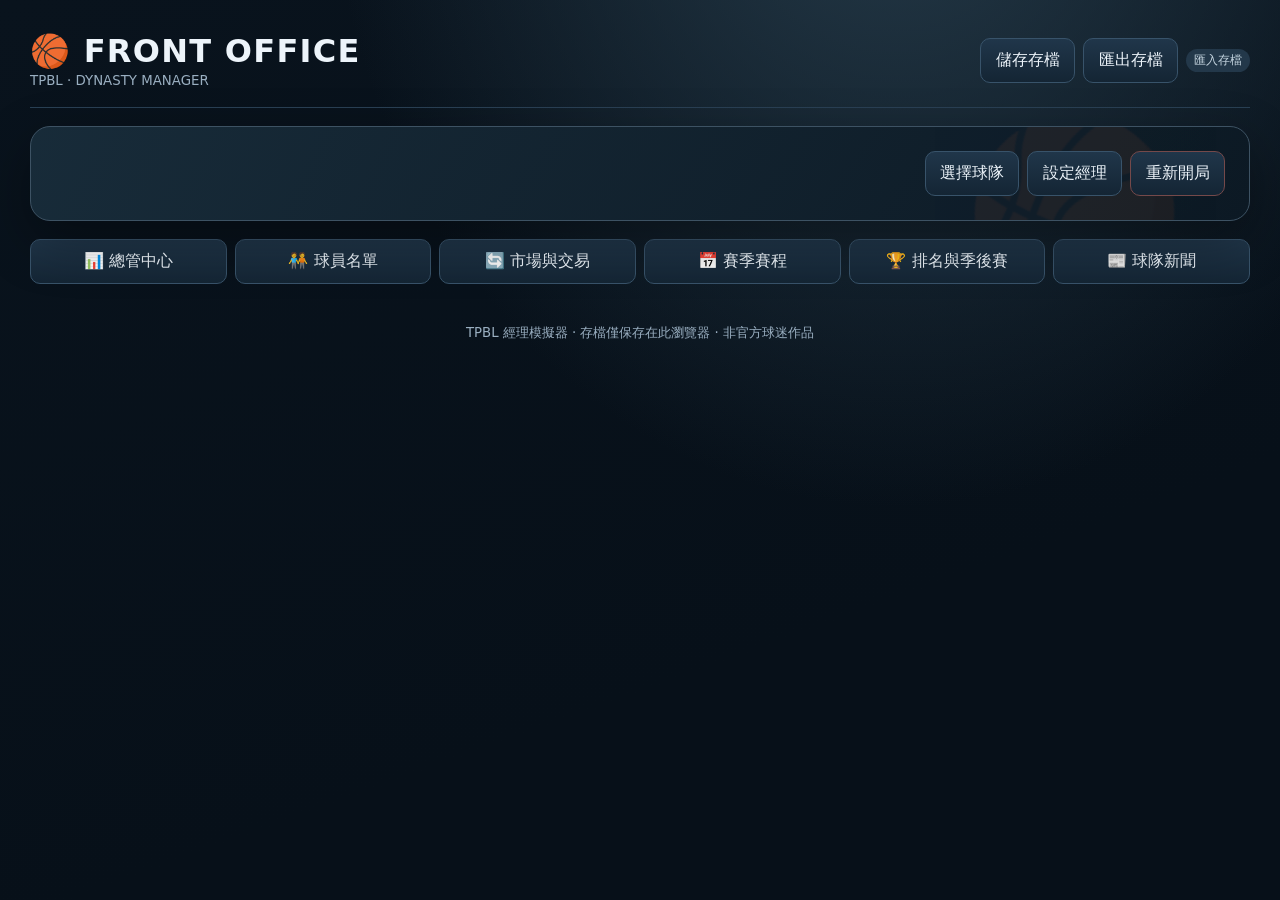
==== commit 7986bb3b: "升級 TPBL 經理模擬器：動畫儀表板、球員市場與交易、完整例行賽及季後賽流程。" ====
--- a/index.html
+++ b/index.html
@@ -1,42 +1,63 @@
 <!doctype html>
 <html lang="zh-Hant">
 <head>
-<meta charset="utf-8"><meta name="viewport" content="width=device-width,initial-scale=1"><meta name="theme-color" content="#0b1018"><title>FRONT OFFICE｜TPBL 籃球經理</title>
+<meta charset="utf-8"><meta name="viewport" content="width=device-width,initial-scale=1"><meta name="theme-color" content="#09131d"><meta name="description" content="TPBL 籃球經理模擬器：管理球隊、簽約交易、推進賽季並爭奪冠軍。"><title>FRONT OFFICE｜TPBL 經理模擬器</title>
 <style>
-:root{color-scheme:dark;font-family:system-ui,-apple-system,"Noto Sans TC",sans-serif;--bg:#09131d;--panel:#14202d;--line:#2b3d50;--text:#eef4fb;--muted:#9cacc0;--gold:#edc36e}*{box-sizing:border-box}html,body{margin:0;padding:0;background:radial-gradient(circle at top,#101d2d,#07141d 55%);color:var(--text)}body{min-height:100vh}a,button{font:inherit}button{background:linear-gradient(180deg,#1a2b3d,#0f1d2a);color:var(--text);border:1px solid var(--line);border-radius:12px;padding:.7rem 1rem;cursor:pointer;transition:.18s ease;box-shadow:0 6px 18px rgba(0,0,0,.18)}button:hover{transform:translateY(-1px);border-color:#4a627f}button:focus-visible,a:focus-visible{outline:3px solid rgba(237,195,110,.8);outline-offset:2px}.app{max-width:1280px;margin:0 auto;padding:1rem}.budget{font-weight:700}.hero,.nav,.footer,.card,.row,.actions,.entry,.team-grid{display:flex}.hero,.row{align-items:center;justify-content:space-between;gap:1rem}.card{background:rgba(20,32,45,.88);border:1px solid var(--line);border-radius:18px;padding:1rem;box-shadow:0 12px 32px rgba(3,8,13,.28)}.muted{color:var(--muted)}header{display:flex;align-items:center;justify-content:space-between;gap:1rem;padding:1rem 0 1.2rem;border-bottom:1px solid var(--line);margin-bottom:1rem}header h1{margin:0;font-size:clamp(1.5rem,3vw,2.4rem)}header small{display:block;color:var(--muted)}.nav{gap:.5rem;flex-wrap:wrap;margin:1rem 0}.nav button{flex:1 1 140px}.actions{gap:.75rem;flex-wrap:wrap}.footer{justify-content:center;padding:1rem 0;color:var(--muted);font-size:.92rem;text-align:center;margin-top:1rem}.toast{position:fixed;right:1rem;bottom:1rem;z-index:9999;background:rgba(7,13,17,.95);color:#eef4fb;border:1px solid rgba(237,195,110,.45);padding:.7rem 1rem;border-radius:12px;box-shadow:0 12px 30px rgba(0,0,0,.28);opacity:0;transform:translateY(12px);transition:opacity .2s ease,transform .2s ease;pointer-events:none}.toast.show{opacity:1;transform:translateY(0)}@media (max-width:760px){.app{padding:.8rem}.hero,.row,header{flex-direction:column;align-items:flex-start}.nav button{flex-basis:48%}.actions{width:100%}.actions button{flex:1 1 auto}}@media (prefers-reduced-motion:reduce){*{scroll-behavior:auto!important;animation-duration:.01ms!important;animation-iteration-count:1!important;transition-duration:.01ms!important}}</style>
-<link rel="stylesheet" href="./enhancements.css">
+:root{color-scheme:dark;--bg:#08121b;--panel:#111f2c;--panel2:#172838;--line:#294054;--text:#edf4fa;--muted:#9aafc1;--gold:#edc36e;--green:#73d6a0;--red:#ff8888;--blue:#8ebeff;font-family:Inter,system-ui,-apple-system,"Noto Sans TC",sans-serif}*{box-sizing:border-box}body{margin:0;min-height:100vh;color:var(--text);background:radial-gradient(ellipse at 70% -20%,#263c4b 0,transparent 45%),linear-gradient(160deg,#09131d,#071019 68%)}button,select,input{font:inherit}button{color:var(--text);background:linear-gradient(180deg,#20364a,#142534);border:1px solid #38536a;border-radius:10px;padding:.68rem .9rem;cursor:pointer;transition:transform .18s,border-color .18s,filter .18s}button:hover:not(:disabled){transform:translateY(-2px);border-color:var(--gold);filter:brightness(1.12)}button:active:not(:disabled){transform:scale(.97)}button:disabled{opacity:.42;cursor:not-allowed}button:focus-visible,select:focus-visible,input:focus-visible{outline:3px solid #edc36e;outline-offset:2px}.app{max-width:1260px;padding:20px;margin:auto}.topbar{display:flex;justify-content:space-between;align-items:center;gap:14px;padding:12px 0 18px;border-bottom:1px solid var(--line)}.brand h1{font-size:clamp(1.25rem,3vw,2rem);letter-spacing:.04em;margin:0}.brand small,.muted{color:var(--muted)}.top-actions,.actions,.tabs,.filters{display:flex;gap:8px;align-items:center;flex-wrap:wrap}.hero{position:relative;overflow:hidden;margin:18px 0;padding:24px;border:1px solid #3d5263;border-radius:20px;background:linear-gradient(115deg,rgba(24,44,58,.97),rgba(12,25,36,.94));box-shadow:0 20px 55px #0005}.hero:after{content:'🏀';position:absolute;right:5%;top:-20px;font-size:clamp(90px,18vw,180px);opacity:.07;transform:rotate(-18deg);pointer-events:none}.hero-content{position:relative;z-index:1;display:flex;justify-content:space-between;align-items:center;gap:18px;flex-wrap:wrap}.hero h2{margin:0 0 6px;font-size:clamp(1.4rem,4vw,2.4rem)}.hero p{margin:0}.hero .actions{max-width:470px}.tabs{margin:16px 0}.tabs button{flex:1 1 125px}.tabs button.active{border-color:var(--gold);color:var(--gold);background:linear-gradient(180deg,#3b3527,#202a31);box-shadow:0 0 0 1px #edc36e33}.page{animation:pageIn .35s ease both}@keyframes pageIn{from{opacity:0;transform:translateY(8px)}to{opacity:1;transform:none}}.grid{display:grid;grid-template-columns:repeat(12,minmax(0,1fr));gap:14px}.card{grid-column:span 12;background:linear-gradient(145deg,rgba(20,36,50,.96),rgba(14,26,37,.96));border:1px solid var(--line);border-radius:16px;padding:17px;box-shadow:0 12px 30px #0003;animation:cardIn .4s ease both}@keyframes cardIn{from{opacity:0;transform:translateY(10px) scale(.99)}to{opacity:1;transform:none}}.span-8{grid-column:span 8}.span-7{grid-column:span 7}.span-6{grid-column:span 6}.span-5{grid-column:span 5}.span-4{grid-column:span 4}.card h3{margin:0 0 14px;font-size:1.04rem}.card h3 small{font-weight:400;color:var(--muted)}.metric-row{display:grid;grid-template-columns:repeat(4,1fr);gap:10px}.metric{padding:13px;border:1px solid #304658;border-radius:12px;background:#0b1823;min-width:0}.metric small{display:block;color:var(--muted);font-size:.77rem}.metric strong{display:block;margin-top:5px;font-size:1.45rem;font-variant-numeric:tabular-nums}.progress{height:8px;border-radius:20px;background:#263a49;overflow:hidden}.progress i{display:block;height:100%;border-radius:inherit;background:linear-gradient(90deg,#56c78d,#edc36e);transition:width .6s ease}.row{display:flex;align-items:center;justify-content:space-between;gap:10px;flex-wrap:wrap}.table-wrap{overflow:auto}table{width:100%;border-collapse:collapse;min-width:560px}th,td{text-align:left;padding:10px 9px;border-bottom:1px solid #293e50;white-space:nowrap}th{font-size:.78rem;color:var(--muted);font-weight:600}tbody tr{transition:background .16s}tbody tr:hover{background:#ffffff08}.entry{display:flex;justify-content:space-between;align-items:center;gap:10px;padding:10px 0;border-bottom:1px solid #293e50}.entry:last-child{border-bottom:0}.pill{display:inline-flex;align-items:center;padding:3px 8px;border-radius:99px;background:#23384a;color:#c5d5e0;font-size:.75rem}.pill.good{background:#153a2b;color:#8ce3ae}.pill.warn{background:#423322;color:#f5ce85}.pill.bad{background:#442629;color:#ffaaaa}.gold{color:var(--gold)}.positive{color:var(--green)}.negative{color:var(--red)}.muted{color:var(--muted)}.notice{padding:11px 13px;border:1px solid #846d3c;background:#edc36e12;border-radius:11px;color:#e8d5a9}.actions button.primary{background:linear-gradient(180deg,#b98436,#815923);border-color:#e9bf6b;color:#fff}.actions button.danger{border-color:#75494a}.filter-input,select,input[type=text]{min-width:150px;padding:9px 10px;color:var(--text);background:#091721;border:1px solid var(--line);border-radius:9px}.fixture{display:grid;grid-template-columns:1fr auto 1fr;gap:12px;align-items:center;padding:11px 0;border-bottom:1px solid #293e50}.fixture .away{text-align:right}.score{font-weight:800;font-variant-numeric:tabular-nums;color:var(--gold)}.empty{text-align:center;padding:24px;color:var(--muted)}.toast{position:fixed;right:20px;bottom:20px;z-index:9;padding:12px 16px;border:1px solid #b9934f;border-radius:12px;background:#101c26;box-shadow:0 12px 36px #0008;opacity:0;transform:translateY(12px);transition:.22s;pointer-events:none}.toast.show{opacity:1;transform:none}.footer{text-align:center;color:var(--muted);padding:24px 0;font-size:.83rem}.champion{font-size:1.15rem;color:var(--gold);font-weight:800}.small{font-size:.83rem}.spacer{height:9px}@media(max-width:800px){.span-8,.span-7,.span-6,.span-5,.span-4{grid-column:span 12}.metric-row{grid-template-columns:repeat(2,1fr)}.app{padding:12px}.topbar{align-items:flex-start;flex-direction:column}.hero{padding:18px}.fixture{gap:6px}}@media(prefers-reduced-motion:reduce){*,*::before,*::after{animation-duration:.01ms!important;animation-iteration-count:1!important;transition-duration:.01ms!important;scroll-behavior:auto!important}}
+</style>
 </head>
-<body><div class="app">
-<header><div><h1>🏀 FRONT OFFICE</h1><small>TPBL · DYNASTY MANAGER</small></div><div id="budget" class="budget"></div></header>
-<section class="hero"><div class="row"><div><h2 id="teamName"></h2><p id="teamMeta" class="muted"></p></div><div class="actions"><button data-action="team">選擇球隊</button><button data-action="save">儲存進度</button><button data-action="new">新遊戲</button></div></div></section>
-<nav class="nav"><button data-page="home">總覽</button><button data-page="roster">球員名單</button><button data-page="market">自由球員／洋將</button><button data-page="standings">排名</button><button data-page="playoffs">季後賽</button></nav>
-<div id="pageRoot"></div>
-<div class="footer">TPBL 球員池｜新遊戲隨機分隊｜每隊 36 場、聯盟 126 場｜本土薪資上限 200M</div></div>
+<body><main class="app">
+<header class="topbar"><div class="brand"><h1>🏀 FRONT OFFICE</h1><small>TPBL · DYNASTY MANAGER</small></div><div class="top-actions"><button data-action="save">儲存存檔</button><button data-action="export">匯出存檔</button><label class="pill" style="cursor:pointer">匯入存檔<input id="importFile" type="file" accept="application/json" hidden></label></div></header>
+<section class="hero"><div class="hero-content"><div><h2 id="teamName"></h2><p id="teamMeta" class="muted"></p></div><div class="actions"><button data-action="team">選擇球隊</button><button data-action="manager">設定經理</button><button data-action="new" class="danger">重新開局</button></div></div></section>
+<nav class="tabs" aria-label="遊戲選單"><button data-page="home">📊 總管中心</button><button data-page="roster">🧑‍🤝‍🧑 球員名單</button><button data-page="market">🔄 市場與交易</button><button data-page="season">📅 賽季賽程</button><button data-page="standings">🏆 排名與季後賽</button><button data-page="history">📰 球隊新聞</button></nav>
+<div id="pageRoot" class="page"></div><footer class="footer">TPBL 經理模擬器 · 存檔僅保存在此瀏覽器 · 非官方球迷作品</footer></main>
 <script>
-(() => {'use strict';
-const KEY='front-office-tpbl-optimized-v1',CAP=200,FOREIGN_CAP=40000,FOREIGN_LIMIT=4,GAMES=36,LEAGUE_GAMES=126,TEAMS=['桃園台啤永豐雲豹','福爾摩沙台新夢想家','新北國王','高雄17LIVE鋼鐵人','臺北富邦勇士','新竹御頂攻城獅'];
+(()=>{'use strict';
+const KEY='front-office-tpbl-optimized-v1',DOM_CAP=200,IMP_CAP=40000,ROSTER_CAP=16,IMPORT_CAP=4,GAMES=36;
+const TEAMS=['桃園台啤永豐雲豹','福爾摩沙台新夢想家','新北中信特攻','新竹御嵿攻城獅','臺北台新戰神','高雄全家海神','臺北富邦勇士'];
 const POS=['PG','SG','SF','PF','C'];
-const LOCAL=`曹薰襄 呂濟而 劉元凱 高錦瑋 徐宏瑋 汪哲宇 丁冠皓 莊博元 林信寬 王皓吉 黃鎮 董永全 盧冠良 蔣淯安 周柏臣 陳振傑 馬建豪 張宗憲 吳家興 許皓程 張維恩 蔡宇謙 鍾明輝 李學林 劉季軒 周士淵 何信華 余德龍 余宗廷`; 
-const IMPORTS=`Ray McCallum|Malcolm Miller|Adrien Moerman|Michael Eric|Daron Russell|Kristijan Krajina|Ivan Aska|Nysier Brooks|Austin Daye|Sani Sakakini|Jason Washburn|Kenny Manigault|Axel Toupane|Manny Harris|Tyler Hansbrough|Tim Quarterman|Shawn Long|Kenny Chery|Jalen Jones|Gabe DeVries|Melo Trimble|Marek Blaževič|Jacob Pullen|Brady Manek|Youssou Ndoye|Jordy Tshimanga|Javonte Smart|Deng Geu|Rasheed Sulaimon|Matt Costello|Jerian Grant|Ferrak McGlynn`; 
-const $=s=>document.querySelector(s),esc=s=>String(s??'').replace(/[&<>"']/g,c=>({'&':'&amp;','<':'&lt;','>':'&gt;','"':'&quot;','\'':'&#39;'}[c]));
-function shuffle(a){for(let i=a.length-1;i>0;i--){const j=Math.floor(Math.random()*(i+1));[a[i],a[j]]=[a[j],a[i]]}return a}
-function player(name,team,i,imp){const rating=(imp?73:65)+Math.floor(Math.random()*(imp?17:23));return{id:`p-${Math.random().toString(36).slice(2,10)}`,name,team,pos:POS[i%5],age:21+Math.floor(Math.random()*8),rating,potential:Math.min(99,rating+8+Math.floor(Math.random()*12)),salary:imp?Math.round(8+Math.random()*14):Math.round(3+Math.random()*8),salaryUsd:imp?Math.round(9000+Math.random()*16000):0,isForeign:!!imp,starter:Math.random()<0.45,injury:false}} 
+const LOCAL=`曹薰襄 呂濟而 劉元凱 高錦瑋 徐宏瑋 汪哲宇 丁冠皓 莊博元 林信寬 王皓吉 黃鎮 董永全 盧冠良 蔣淯安 周柏臣 陳振傑 馬建豪 張宗憲 吳家興 許皓程 張維恩 蔡宇謙 鍾明輝 李學林 劉季軒 周士淵 何信華 余德龍 余宗廷 林冠宇 陳子豪 張家維 王俊凱 李明哲 周柏安 吳承翰 黃建宏 蔡昱廷 許博翔 鄭宇翔 郭柏廷`;const IMPORTS='Ray McCallum|Malcolm Miller|Adrien Moerman|Michael Eric|Daron Russell|Kristijan Krajina|Ivan Aska|Nysier Brooks|Austin Daye|Sani Sakakini|Jason Washburn|Kenny Manigault|Axel Toupane|Manny Harris|Tyler Hansbrough|Shawn Long|Jalen Jones|Melo Trimble|Jacob Pullen|Brady Manek|Rasheed Sulaimon|Matt Costello|Jerian Grant|Javonte Smart|Lorenzo Brown|Shabazz Napier|Tyler Cavanaugh|Nathan Knight';
+const $=s=>document.querySelector(s),esc=s=>String(s??'').replace(/[&<>"']/g,c=>({'&':'&amp;','<':'&lt;','>':'&gt;','"':'&quot;',"'":'&#39;'}[c])),uid=()=>`p-${Date.now().toString(36)}-${Math.random().toString(36).slice(2,9)}`,rand=(a,b)=>Math.floor(Math.random()*(b-a+1));
+function makePlayer(name,team,foreign=false,i=0){const rating=foreign?rand(72,88):rand(62,84);return{id:uid(),name,team,pos:POS[i%5],age:rand(20,33),rating,potential:Math.min(99,rating+rand(2,18)),salary:foreign?0:rand(4,16),salaryUsd:foreign?rand(7000,16000):0,isForeign:foreign,starter:false,injury:0,years:rand(1,3)}}
 function blankStandings(){return Object.fromEntries(TEAMS.map(t=>[t,{w:0,l:0,g:0,ptsFor:0,ptsAgainst:0}]))}
-function makeSchedule(){const games=[];for(let i=0;i<TEAMS.length;i++){for(let j=i+1;j<TEAMS.length;j++){for(let k=0;k<2;k++){games.push({a:TEAMS[i],b:TEAMS[j],round:games.length+1})}}}return shuffle(games)}
-function fresh(){const locals=shuffle([...new Set(LOCAL.split(/\s+/).filter(Boolean))]),imports=shuffle([...new Set(IMPORTS.split('|'))]),rosters={};TEAMS.forEach(t=>{const ls=locals.splice(0,12),is=imports.splice(0,4);rosters[t]=[...ls.map((name,i)=>player(name,t,i,false)),...is.map((name,i)=>player(name,t,i+12,true))]});return{team:TEAMS[0],manager:'總經理',season:1,standings:blankStandings(),rosters,postseason:null,history:[],schedule:makeSchedule(),budget:CAP,foreignBudget:FOREIGN_CAP}} 
-function normalize(raw){if(!raw?.rosters)return fresh();const s={...fresh(),...raw};s.team=TEAMS.includes(s.team)?s.team:TEAMS[0];s.manager=s.manager||'總經理';s.season=Math.max(1,Number(s.season)||1);s.standings=Object.fromEntries(TEAMS.map(t=>[t,{...blankStandings()[t],...(raw.standings&&raw.standings[t]||{})}]));s.rosters=Object.fromEntries(TEAMS.map(t=>[t,(raw.rosters&&raw.rosters[t]||fresh().rosters[t]).map(p=>({ ...p, id:p.id||`p-${Date.now().toString(36)}-${Math.random().toString(36).slice(2,6)}` }))]));return s}
-let state;try{state=normalize(JSON.parse(localStorage.getItem(KEY)))}catch{state=fresh()}
-function save(){try{localStorage.setItem(KEY,JSON.stringify(state));return true}catch{return false}}
-function notify(msg){let n=$('#toast');if(!n){n=document.createElement('div');n.id='toast';n.className='toast';document.body.appendChild(n)}n.textContent=msg;n.classList.add('show');clearTimeout(window.toastTimer);window.toastTimer=setTimeout(()=>n.classList.remove('show'),1800)}
-function render(){const r=state.standings[state.team]||{w:0,l:0,g:0};$('#teamName').textContent=state.team;$('#teamMeta').textContent=`${state.manager} · 第 ${state.season} 季 · 例行賽 ${r.g}/${GAMES} 場`;$('#budget').textContent=`預算 ${CAP - Object.values(state.rosters).flat().filter(p=>!p.isForeign).reduce((sum,p)=>sum+Number(p.salary||0),0)}M`}
-function homePage(){const r=state.standings[state.team]||{w:0,l:0,g:0};return `<div class="card"><h3>總覽</h3><p class="muted">球隊：${esc(state.team)}｜經理：${esc(state.manager)}｜例行賽 ${r.g}/${GAMES} 場｜總勝 ${r.w}｜總敗 ${r.l}</p><p>實作重點：資金管理、陣容搭配、主場優勢與球員健康狀況。</p></div>`}
-function rosterPage(){const players=state.rosters[state.team]||[];return `<div class="card"><h3>球員名單</h3><div class="team-grid">${players.map(p=>`<div class="entry"><span>${esc(p.name)} · ${esc(p.pos)}</span><b>${p.rating}</b></div>`).join('')}</div></div>`}
-function marketPage(){return `<div class="card"><h3>自由球員／洋將</h3><p class="muted">本土薪資上限 200M。洋將最多 ${FOREIGN_LIMIT} 名，總薪資上限 US$${FOREIGN_CAP.toLocaleString()}。</p></div>`}
-function standingsPage(){const rows=TEAMS.map(t=>({team:t,...(state.standings[t]||{w:0,l:0,g:0})})).sort((a,b)=>b.w-a.w||b.ptsFor-a.ptsFor||TEAMS.indexOf(a.team)-TEAMS.indexOf(b.team));return `<div class="card"><h3>排名</h3>${rows.map((t,i)=>`<div class="entry"><span>${i+1}. ${esc(t.team)}</span><b>${t.w}-${t.l}</b></div>`).join('')}</div>`}
-function pageContent(page='home'){switch(page){case 'roster':return rosterPage();case 'market':return marketPage();case 'standings':return standingsPage();case 'playoffs':return `<div class="card"><h3>季後賽</h3><p class="muted">季後賽系統保持開放，請在管理頁面中設定賽程與晉級規則。</p></div>`;default:return homePage();}}
-let page='home';document.addEventListener('click',e=>{const b=e.target.closest('button');if(!b)return;const action=b.dataset.action;const pageName=b.dataset.page;if(action){if(action==='save'){save();notify('已儲存進度');return;}if(action==='new'){state=fresh();save();notify('已重設新遊戲');}if(action==='team'){const team=prompt('輸入新隊名：',state.team);if(team){state.team=TEAMS.includes(team)?team:state.team;notify('球隊已更新');}}return}if(pageName){page=pageName;$('#pageRoot').innerHTML=pageContent(page);return}});
-document.addEventListener('DOMContentLoaded',()=>{render();$('#pageRoot').innerHTML=pageContent(page);save();});
-render();$('#pageRoot').innerHTML=pageContent(page);save();
+function makeSchedule(){const games=[];for(let i=0;i<TEAMS.length;i++)for(let j=i+1;j<TEAMS.length;j++)for(let k=0;k<6;k++)games.push({id:`g-${games.length+1}`,a:TEAMS[i],b:TEAMS[j],played:false,home:k%2===0?TEAMS[i]:TEAMS[j]});return games}
+function makeFreeAgents(){const locals=LOCAL.split(/\s+/).slice(0,20).map((n,i)=>makePlayer(n,'自由球員',false,i));const imports=IMPORTS.split('|').slice(0,16).map((n,i)=>makePlayer(n,'自由球員',true,i));return [...locals,...imports]}
+function fresh(){const locals=LOCAL.split(/\s+/).sort(()=>Math.random()-.5),imports=IMPORTS.split('|').sort(()=>Math.random()-.5),rosters={};TEAMS.forEach((t,ti)=>{rosters[t]=[];for(let i=0;i<10;i++)rosters[t].push(makePlayer(locals.pop()||`本土球員${ti}-${i}`,t,false,i));for(let i=0;i<3;i++)rosters[t].push(makePlayer(imports.pop()||`Import ${ti}-${i}`,t,true,i));rosters[t].slice(0,5).forEach(p=>p.starter=true)});return{version:2,team:TEAMS[0],manager:'總經理',season:1,rosters,freeAgents:makeFreeAgents(),standings:blankStandings(),schedule:makeSchedule(),gameIndex:0,history:[{date:new Date().toLocaleDateString('zh-TW'),text:'新賽季正式開幕，祝各隊好運！'}],postseason:null,champions:[]}}
+function normalize(raw){if(!raw||!raw.rosters)return fresh();const base=fresh();const s={...base,...raw};s.team=TEAMS.includes(raw.team)?raw.team:TEAMS[0];s.manager=String(raw.manager||'總經理');s.season=Math.max(1,Number(raw.season)||1);s.rosters={};TEAMS.forEach(t=>{s.rosters[t]=(Array.isArray(raw.rosters[t])?raw.rosters[t]:base.rosters[t]).map((p,i)=>({...p,id:p.id||uid(),team:t,pos:p.pos||POS[i%5],rating:Number(p.rating)||70,potential:Number(p.potential)||75,age:Number(p.age)||24,salary:Number(p.salary)||5,salaryUsd:Number(p.salaryUsd)||0,isForeign:Boolean(p.isForeign||p.foreign),starter:Boolean(p.starter),injury:Math.max(0,Number(p.injury)||0),years:Number(p.years)||1}))});});s.freeAgents=Array.isArray(raw.freeAgents)?raw.freeAgents:makeFreeAgents();s.standings={...blankStandings(),...(raw.standings||{})};TEAMS.forEach(t=>s.standings[t]={...blankStandings()[t],...(raw.standings?.[t]||{})});s.schedule=Array.isArray(raw.schedule)&&raw.schedule.length===126?raw.schedule:makeSchedule();s.gameIndex=Math.max(0,Math.min(126,Number(raw.gameIndex)||0));if(s.schedule.some(g=>g.played)){s.gameIndex=Math.max(s.gameIndex,s.schedule.filter(g=>g.played).length)}else s.schedule.forEach((g,i)=>{g.played=i<s.gameIndex});s.history=Array.isArray(raw.history)?raw.history:[];s.champions=Array.isArray(raw.champions)?raw.champions:[];return s}
+let state;try{state=normalize(JSON.parse(localStorage.getItem(KEY)||'null'))}catch{state=fresh()}
+let page='home',marketFilter='all',tradeOwn='',tradeTarget='';
+const roster=t=>state.rosters[t]||[],foreign=p=>!!p.isForeign,domPayroll=t=>roster(t).filter(p=>!foreign(p)).reduce((n,p)=>n+(Number(p.salary)||0),0),impPayroll=t=>roster(t).filter(foreign).reduce((n,p)=>n+(Number(p.salaryUsd)||0),0),ranked=()=>TEAMS.map(t=>({team:t,...state.standings[t]})).sort((a,b)=>b.w-a.w||a.l-b.l||b.ptsFor-a.ptsFor),average=t=>{const x=roster(t);return x.length?x.reduce((n,p)=>n+p.rating,0)/x.length:65},strength=t=>{const ps=roster(t).filter(p=>p.starter&&!p.injury);return(ps.length?ps.reduce((n,p)=>n+p.rating,0)/ps.length:average(t))+(roster(t).filter(p=>p.injury).length?-3:0)};
+function save(silent=false){try{localStorage.setItem(KEY,JSON.stringify(state));if(!silent)toast('存檔成功');return true}catch{if(!silent)toast('儲存失敗，請檢查瀏覽器空間');return false}}
+function toast(msg){let n=$('#toast');if(!n){n=document.createElement('div');n.id='toast';n.className='toast';n.setAttribute('role','status');n.setAttribute('aria-live','polite');document.body.appendChild(n)}n.textContent=msg;n.classList.add('show');clearTimeout(n.timer);n.timer=setTimeout(()=>n.classList.remove('show'),2100)}
+function event(text){state.history.unshift({date:new Date().toLocaleDateString('zh-TW'),text});state.history=state.history.slice(0,150)}
+function header(){const r=state.standings[state.team];$('#teamName').textContent=state.team;$('#teamMeta').textContent=`${state.manager}｜第 ${state.season} 季｜例行賽 ${r.g}/${GAMES} 場｜${state.postseason?'季後賽中':'常規賽'}`}
+function card(title,body,cls=''){return `<section class="card ${cls}"><h3>${title}</h3>${body}</section>`}
+function homePage(){const r=state.standings[state.team],pct=r.g?Math.round(r.w/r.g*100):0,rank=ranked().findIndex(x=>x.team===state.team)+1,next=state.schedule.slice(state.gameIndex).find(g=>!g.played),teamRoster=roster(state.team),starts=teamRoster.filter(p=>p.starter),inj=teamRoster.filter(p=>p.injury);const bar=(label,value,max)=>`<div class="entry"><span>${label}</span><b>${value}</b></div><div class="progress"><i style="width:${Math.min(100,Math.max(0,value/max*100))}%"></i></div>`;let nextHtml=next?`<div class="fixture"><span>${esc(next.a)}</span><b class="score">VS</b><span>${esc(next.b)}</span></div><button class="primary" data-action="play" style="width:100%;margin-top:12px">▶ 模擬下一場比賽</button>`:`<p class="muted">例行賽已結束，準備進入季後賽。</p><button data-action="start-playoffs">開啟季後賽</button>`;return `<div class="grid">${card('賽季戰況',`<div class="metric-row"><div class="metric"><small>戰績</small><strong>${r.w}-${r.l}</strong></div><div class="metric"><small>聯盟排名</small><strong>#${rank}</strong></div><div class="metric"><small>勝率</small><strong>${pct}%</strong></div><div class="metric"><small>球隊戰力</small><strong>${Math.round(strength(state.team))}</strong></div></div><div class="spacer"></div>${bar('例行賽進度',r.g,GAMES)}<div class="spacer"></div><div class="row muted small"><span>得分 ${r.ptsFor||0}</span><span>失分 ${r.ptsAgainst||0}</span><span>分差 ${(r.ptsFor||0)-(r.ptsAgainst||0)}</span></div>`,'span-8')}${card('下一步',nextHtml,'span-4')}${card('球隊營運',`<div class="entry"><span>本土薪資空間</span><b>${Math.max(0,DOM_CAP-domPayroll(state.team))}M <small class="muted">/ ${DOM_CAP}M</small></b></div>${bar('本土薪資使用',domPayroll(state.team),DOM_CAP)}<div class="entry"><span>洋將名額</span><b>${teamRoster.filter(foreign).length}/${IMPORT_CAP}</b></div><div class="entry"><span>洋將薪資</span><b>US$${impPayroll(state.team).toLocaleString()} / ${IMP_CAP.toLocaleString()}</b></div><div class="entry"><span>球員健康</span><b>${inj.length?`⚠ ${inj.length} 人傷兵`:'全員可出賽'}</b></div>`,'span-6')}${card('先發五人',starts.length?starts.map(p=>`<div class="entry"><span>${esc(p.name)} <span class="pill">${esc(p.pos)}</span></span><b>${p.rating}</b></div>`).join(''):'<p class="muted">尚未設定先發，前往球員名單調整。</p>','span-6')}${card('最近賽果',recentGames(),'span-12')}</div>`}
+function recentGames(){const done=state.schedule.filter(g=>g.played&&g.score).slice(-5).reverse();return done.length?done.map(g=>`<div class="fixture"><span>${esc(g.a)}</span><b class="score">${g.score[0]} : ${g.score[1]}</b><span>${esc(g.b)} ${g.winner===state.team?'<span class="pill good">勝</span>':''}</span></div>`).join(''):'<p class="muted">尚未進行比賽。</p>'}
+function rosterPage(){const ps=roster(state.team);return `<div class="grid">${card(`球員名單 <small>${ps.length}/${ROSTER_CAP}</small>`, `<div class="table-wrap"><table><thead><tr><th>球員</th><th>位置</th><th>年齡</th><th>評價</th><th>潛力</th><th>薪資</th><th>健康</th><th>操作</th></tr></thead><tbody>${ps.map(p=>`<tr><td>${p.starter?'⭐ ':''}${esc(p.name)} ${p.isForeign?'<span class="pill">洋將</span>':''}</td><td>${esc(p.pos)}</td><td>${p.age}</td><td><b>${p.rating}</b></td><td>${p.potential}</td><td>${p.isForeign?`US$${p.salaryUsd.toLocaleString()}`:`${p.salary}M`}</td><td>${p.injury?`傷停 ${p.injury} 場`:'健康'}</td><td><button data-player-action="starter" data-id="${esc(p.id)}">${p.starter?'取消先發':'設為先發'}</button> <button data-player-action="cut" data-id="${esc(p.id)}">釋出</button></td></tr>`).join('')}</tbody></table></div><p class="muted small">先發最多五人。比賽會隨機造成短期傷病，傷兵康復後可重新安排。</p>`,'span-12')}${card('陣容戰力',`<div class="metric-row"><div class="metric"><small>先發平均</small><strong>${Math.round(ps.filter(p=>p.starter).reduce((n,p)=>n+p.rating,0)/Math.max(1,ps.filter(p=>p.starter).length))}</strong></div><div class="metric"><small>全隊平均</small><strong>${Math.round(average(state.team))}</strong></div><div class="metric"><small>本土球員</small><strong>${ps.filter(p=>!p.isForeign).length}</strong></div><div class="metric"><small>洋將</small><strong>${ps.filter(foreign).length}/${IMPORT_CAP}</strong></div></div>`,'span-12')}</div>`}
+function marketPage(){const available=state.freeAgents.filter(p=>marketFilter==='all'||(marketFilter==='local'&&!p.isForeign)||(marketFilter==='import'&&p.isForeign));const rivals=TEAMS.filter(t=>t!==state.team);const otherPlayers=rivals.flatMap(t=>roster(t).map(p=>({...p,team:t})));const own=roster(state.team);return `<div class="grid">${card('自由球員市場',`<div class="row"><p class="muted">名單上限 ${ROSTER_CAP} 人；符合本土與洋將薪資上限即可簽約。</p><div class="filters"><button data-filter="all">全部</button><button data-filter="local">本土</button><button data-filter="import">洋將</button></div></div><div class="table-wrap"><table><thead><tr><th>球員</th><th>位置</th><th>年齡</th><th>評價</th><th>薪資</th><th>操作</th></tr></thead><tbody>${available.length?available.map(p=>`<tr><td>${esc(p.name)} ${p.isForeign?'<span class="pill">洋將</span>':''}</td><td>${p.pos}</td><td>${p.age}</td><td>${p.rating}</td><td>${p.isForeign?`US$${p.salaryUsd.toLocaleString()}`:`${p.salary}M`}</td><td><button data-sign="${esc(p.id)}">簽約</button></td></tr>`).join(''):'<tr><td colspan="6" class="empty">此分類目前沒有自由球員。</td></tr>'}</tbody></table></div>`,'span-12')}${card('球員交易',`<p class="muted">挑選一名我方球員與另一隊球員進行一對一交易。交易後仍須符合名單與薪資規則。</p><div class="filters"><select id="tradeOwn"><option value="">選擇我方球員</option>${own.map(p=>`<option value="${esc(p.id)}">${esc(p.name)} (${p.rating})</option>`).join('')}</select><span>⇄</span><select id="tradeTarget"><option value="">選擇對手球員</option>${otherPlayers.map(p=>`<option value="${esc(p.id)}" data-team="${esc(p.team)}">${esc(p.name)} · ${esc(p.team)} (${p.rating})</option>`).join('')}</select><button class="primary" data-action="trade">提出並完成交易</button></div>`,'span-12')}</div>`}
+function seasonPage(){const pending=state.schedule.slice(state.gameIndex).filter(g=>!g.played).slice(0,12);return `<div class="grid">${card(`第 ${state.season} 季例行賽`, `<div class="metric-row"><div class="metric"><small>已完成賽事</small><strong>${state.schedule.filter(g=>g.played).length}/126</strong></div><div class="metric"><small>球隊賽程</small><strong>${state.standings[state.team].g}/36</strong></div><div class="metric"><small>勝率</small><strong>${state.standings[state.team].g?Math.round(state.standings[state.team].w/state.standings[state.team].g*100):0}%</strong></div><div class="metric"><small>戰力值</small><strong>${Math.round(strength(state.team))}</strong></div></div><div class="spacer"></div><div class="progress"><i style="width:${state.schedule.filter(g=>g.played).length/126*100}%"></i></div><div class="row" style="margin-top:14px"><span class="muted">接下來的賽程（模擬任何一場會更新兩隊戰績）</span><button class="primary" data-action="play">模擬下一場</button></div>${pending.length?pending.map(g=>`<div class="fixture"><span>${esc(g.a)}</span><b class="score">VS</b><span>${esc(g.b)}</span></div>`).join(''):'<p class="empty">例行賽已完成。</p>'}`,'span-8')}${card('賽季規則',`<div class="entry"><span>例行賽</span><b>每隊 36 場 · 聯盟 126 場</b></div><div class="entry"><span>季後賽資格</span><b>排名前六名</b></div><div class="entry"><span>本土薪資上限</span><b>200M</b></div><div class="entry"><span>洋將規則</span><b>最多 4 人 · US$40,000</b></div><p class="muted small">比賽結果由球隊戰力、主場優勢與隨機賽事波動共同決定。傷病會在後續賽事逐步恢復。</p>`,'span-4')}${card('已完成賽事',recentGames(),'span-12')}</div>`}
+function standingsPage(){const rows=ranked(),r=state.standings[state.team],finished=r.g===GAMES,post=state.postseason;let playoff='';if(!post)playoff=finished?'<p class="notice">例行賽完成！前六名晉級季後賽。</p><button class="primary" data-action="start-playoffs">開始季後賽</button>':'<p class="muted">完成全部例行賽後即可啟動季後賽。</p>';else playoff=playoffView(post);return `<div class="grid">${card('聯盟排名',`<div class="table-wrap"><table><thead><tr><th>#</th><th>球隊</th><th>勝</th><th>敗</th><th>勝率</th><th>場差</th><th>得失分</th></tr></thead><tbody>${rows.map((t,i)=>`<tr><td>${i<6?'<span class="gold">'+(i+1)+'</span>':i+1}</td><td>${esc(t.team)} ${t.team===state.team?'<span class="pill good">我的球隊</span>':''}</td><td>${t.w}</td><td>${t.l}</td><td>${t.g?Math.round(t.w/t.g*100):0}%</td><td>${rows[0].w-t.w}</td><td>${(t.ptsFor||0)-(t.ptsAgainst||0)}</td></tr>`).join('')}</tbody></table></div>`,'span-7')}${card('季後賽｜六強制',playoff,'span-5')}${card('歷屆冠軍',state.champions.length?state.champions.slice().reverse().map(c=>`<div class="entry"><span>第 ${c.season} 季</span><b class="champion">${esc(c.team)}</b></div>`).join(''):'<p class="muted">尚無冠軍紀錄，衝擊隊史首冠吧！</p>','span-12')}</div>`}
+function playoffView(p){if(p.champion)return `<p class="champion">🏆 第 ${state.season} 季冠軍：${esc(p.champion)}</p><p class="muted">恭喜奪冠！請開始新賽季，建立王朝。</p><button class="primary" data-action="new-season">開啟新賽季</button>`;const series=p.series[p.index];return `<p class="notice">${esc(p.stageLabel)} · 系列賽採${p.stage==='final'?'七戰四勝':'五戰三勝'}制</p>${series?`<div class="fixture"><span>${esc(series.a)}</span><b class="score">${series.aw} : ${series.bw}</b><span>${esc(series.b)}</span></div><p class="muted">系列賽 ${Math.max(series.aw,series.bw)} 勝即晉級。</p><button class="primary" data-action="play-playoff">模擬季後賽</button>`:'<p>系列賽準備中…</p>'}`}
+function historyPage(){return `<div class="grid">${card('球隊新聞與交易紀錄',state.history.length?state.history.map(h=>`<div class="entry"><span>${esc(h.text)}</span><small class="muted">${esc(h.date)}</small></div>`).join(''):'<p class="empty">目前沒有新聞。</p>','span-12')}</div>`}
+function content(){switch(page){case'roster':return rosterPage();case'market':return marketPage();case'season':return seasonPage();case'standings':return standingsPage();case'history':return historyPage();default:return homePage()}}
+function render(){header();document.querySelectorAll('[data-page]').forEach(b=>b.classList.toggle('active',b.dataset.page===page));$('#pageRoot').innerHTML=content()}
+function simulate(f){const a=f.a,b=f.b,ra=state.standings[a],rb=state.standings[b];const baseA=82+Math.random()*22+(strength(a)-70)*.48+(f.home===a?2.5:0),baseB=82+Math.random()*22+(strength(b)-70)*.48+(f.home===b?2.5:0);let sa=Math.max(65,Math.round(baseA)),sb=Math.max(65,Math.round(baseB));if(sa===sb){if(Math.random()<.5)sa++;else sb++}ra.g++;rb.g++;ra.ptsFor+=sa;ra.ptsAgainst+=sb;rb.ptsFor+=sb;rb.ptsAgainst+=sa;const winner=sa>sb?a:b;(winner===a?ra:rb).w++;(winner===a?rb:ra).l++;f.played=true;f.score=[sa,sb];f.winner=winner;state.gameIndex=state.schedule.filter(g=>g.played).length;for(const t of [a,b])for(const p of roster(t)){if(p.injury>0)p.injury--;else if(Math.random()<.009)p.injury=rand(1,3)}event(`${a} ${sa}：${sb} ${b}｜${winner} 獲勝`);if(TEAMS.every(t=>state.standings[t].g>=GAMES))event('例行賽正式結束，前六名晉級季後賽。')}
+function playNext(){if(state.postseason)return toast('季後賽期間請使用季後賽模擬。');const f=state.schedule.find(g=>!g.played);if(!f)return toast('例行賽已完成！');simulate(f);save(true);render();toast(`${f.a} ${f.score[0]}：${f.score[1]} ${f.b}`)}
+function signPlayer(id){const i=state.freeAgents.findIndex(p=>p.id===id);if(i<0)return;const p=state.freeAgents[i],r=roster(state.team);if(r.length>=ROSTER_CAP)return toast('名單已滿，請先釋出球員。');if(p.isForeign){if(r.filter(foreign).length>=IMPORT_CAP)return toast('洋將名額已滿。');if(impPayroll(state.team)+p.salaryUsd>IMP_CAP)return toast('超過洋將薪資上限。')}else if(domPayroll(state.team)+p.salary>DOM_CAP)return toast('超過本土薪資上限。');p.team=state.team;r.push(p);state.freeAgents.splice(i,1);event(`簽下自由球員 ${p.name}`);save(true);render();toast(`已簽下 ${p.name}`)}
+function cutPlayer(id){const r=roster(state.team),i=r.findIndex(p=>p.id===id);if(i<0)return;const [p]=r.splice(i,1);p.team='自由球員';p.starter=false;state.freeAgents.push(p);event(`釋出球員 ${p.name}`);save(true);render();toast(`已釋出 ${p.name}`)}
+function toggleStarter(id){const p=roster(state.team).find(x=>x.id===id);if(!p)return;if(p.injury)return toast('傷兵無法列入先發。');if(!p.starter&&roster(state.team).filter(x=>x.starter).length>=5)return toast('先發最多五人。');p.starter=!p.starter;save(true);render();toast(p.starter?'已列入先發':'已移至替補')}
+function trade(){const ownId=$('#tradeOwn')?.value,targetId=$('#tradeTarget')?.value;if(!ownId||!targetId)return toast('請選擇交易雙方球員。');const own=roster(state.team).find(p=>p.id===ownId);let targetTeam=TEAMS.find(t=>t!==state.team&&roster(t).some(p=>p.id===targetId));if(!targetTeam)return toast('找不到對手球員。');const target=roster(targetTeam).find(p=>p.id===targetId);if(!own||!target)return;const next=[...roster(state.team).filter(p=>p.id!==own.id),target],foreignCount=next.filter(foreign).length,dom=next.filter(p=>!foreign(p)).reduce((n,p)=>n+p.salary,0),imp=next.filter(foreign).reduce((n,p)=>n+p.salaryUsd,0);if(foreignCount>IMPORT_CAP||dom>DOM_CAP||imp>IMP_CAP)return toast('交易後會超出名單或薪資上限。');const oi=roster(state.team).findIndex(p=>p.id===own.id),ti=roster(targetTeam).findIndex(p=>p.id===target.id);state.rosters[state.team][oi]=target;state.rosters[targetTeam][ti]=own;own.team=targetTeam;target.team=state.team;event(`交易完成：${own.name} 前往 ${targetTeam}，${target.name} 加盟本隊`);save(true);render();toast('交易完成！')}
+function playoffRound(a,b,label,best){return{a,b,aw:0,bw:0,label,best,winner:null}}
+function startPlayoffs(){if(!TEAMS.every(t=>state.standings[t].g>=GAMES))return toast('所有球隊都需完成 36 場例行賽。');if(state.postseason)return toast('季後賽已開始。');const r=ranked();state.postseason={stage:'playin',stageLabel:'附加賽',series:[playoffRound(r[2].team,r[5].team,'附加賽',3),playoffRound(r[3].team,r[4].team,'附加賽',3)],index:0,champion:null,qualifiers:[r[0].team,r[1].team]};event('季後賽附加賽開打！');save(true);render()}
+function currentSeries(){const p=state.postseason;return p?.series[p.index]||null}
+function playoffGame(){const p=state.postseason,s=currentSeries();if(!p||!s)return;if(s.winner)return;const ra=strength(s.a)+(s.aw+1<s.best?1.5:0),rb=strength(s.b)+(s.bw+1<s.best?1.5:0);const sa=Math.round(86+Math.random()*18+(ra-70)*.5),sb0=Math.round(86+Math.random()*18+(rb-70)*.5),sb=sa===sb0?sb0+1:sb0,winner=sa>sb?s.a:s.b;if(winner===s.a)s.aw++;else s.bw++;event(`季後賽：${s.a} ${sa}：${sb} ${s.b}｜${winner} 勝`);if(s.aw>=Math.ceil(s.best/2)||s.bw>=Math.ceil(s.best/2)){s.winner=s.aw>s.bw?s.a:s.b;advancePlayoffs()}save(true);render();toast(`${s.a} ${sa}：${sb} ${s.b}`)}
+function advancePlayoffs(){const p=state.postseason;if(p.index<p.series.length-1){p.index++;return}if(p.stage==='playin'){const [r1,r2]=p.series.map(s=>s.winner);p.stage='semifinal';p.stageLabel='季後賽四強';p.series=[playoffRound(p.qualifiers[0],r2,'四強',5),playoffRound(p.qualifiers[1],r1,'四強',5)];p.index=0;event('附加賽結束，四強系列賽開打！');return}if(p.stage==='semifinal'){const [a,b]=p.series.map(s=>s.winner);p.stage='final';p.stageLabel='總冠軍賽';p.series=[playoffRound(a,b,'總冠軍賽',7)];p.index=0;event('總冠軍賽正式開打！');return}p.champion=p.series[0].winner;state.champions.push({season:state.season,team:p.champion});event(`🏆 ${p.champion} 奪下第 ${state.season} 季總冠軍！`)}
+function newSeason(){if(!state.postseason?.champion)return toast('請先完成季後賽。');state.season++;state.standings=blankStandings();state.schedule=makeSchedule();state.gameIndex=0;state.postseason=null;for(const t of TEAMS){for(const p of roster(t)){p.age++;p.starter=false;p.injury=0;p.rating=Math.min(p.potential,p.rating+(Math.random()<.55?1:0));p.years=Math.max(0,p.years-1)}const freeable=roster(t).filter(p=>p.years<=0);for(const p of freeable){state.rosters[t]=roster(t).filter(x=>x!==p);p.team='自由球員';p.starter=false;state.freeAgents.push(p)}roster(t).slice().sort((a,b)=>b.rating-a.rating).slice(0,5).forEach(p=>p.starter=true)}state.freeAgents.push(...makeFreeAgents().slice(0,8));event(`第 ${state.season} 季開幕！球員年齡、合約與能力已更新。`);page='home';save(true);render();toast(`第 ${state.season} 季開始！`)}
+function exportSave(){const blob=new Blob([JSON.stringify(state,null,2)],{type:'application/json'}),url=URL.createObjectURL(blob),a=document.createElement('a');a.href=url;a.download=`tpbl-manager-season-${state.season}.json`;a.click();URL.revokeObjectURL(url)}
+function importSave(file){if(!file)return;const reader=new FileReader();reader.onload=()=>{try{state=normalize(JSON.parse(reader.result));save(true);render();toast('存檔匯入成功')}catch{toast('匯入失敗：檔案格式無效')}};reader.readAsText(file)}
+document.addEventListener('click',e=>{const b=e.target.closest('button');if(!b)return;if(b.dataset.page){page=b.dataset.page;render();return}if(b.dataset.filter){marketFilter=b.dataset.filter;render();return}if(b.dataset.sign){signPlayer(b.dataset.sign);return}if(b.dataset.playerAction){b.dataset.playerAction==='starter'?toggleStarter(b.dataset.id):cutPlayer(b.dataset.id);return}if(b.dataset.action){switch(b.dataset.action){case'save':save();break;case'export':exportSave();break;case'new':if(confirm('重新開局會覆蓋目前存檔，建議先匯出備份。確定繼續？')){state=fresh();save(true);page='home';render();toast('新賽季已建立')}break;case'team':{const chosen=prompt(`輸入球隊編號 1-${TEAMS.length}：\n${TEAMS.map((t,i)=>`${i+1}. ${t}`).join('\n')}`,String(TEAMS.indexOf(state.team)+1));const idx=Number(chosen)-1;if(Number.isInteger(idx)&&TEAMS[idx]){state.team=TEAMS[idx];save(true);render()}}break;case'manager':{const name=prompt('輸入總經理名稱：',state.manager);if(name?.trim()){state.manager=name.trim().slice(0,24);save(true);render()}}break;case'play':playNext();break;case'trade':trade();break;case'start-playoffs':startPlayoffs();break;case'play-playoff':playoffGame();break;case'new-season':newSeason();break}}});
+document.addEventListener('change',e=>{if(e.target.id==='importFile')importSave(e.target.files?.[0])});document.addEventListener('visibilitychange',()=>{if(document.visibilityState==='hidden')save(true)});
+render();save(true);
 })();
-</script>
-<script src="./enhancements.js" defer></script></body></html>
+</script></body></html>
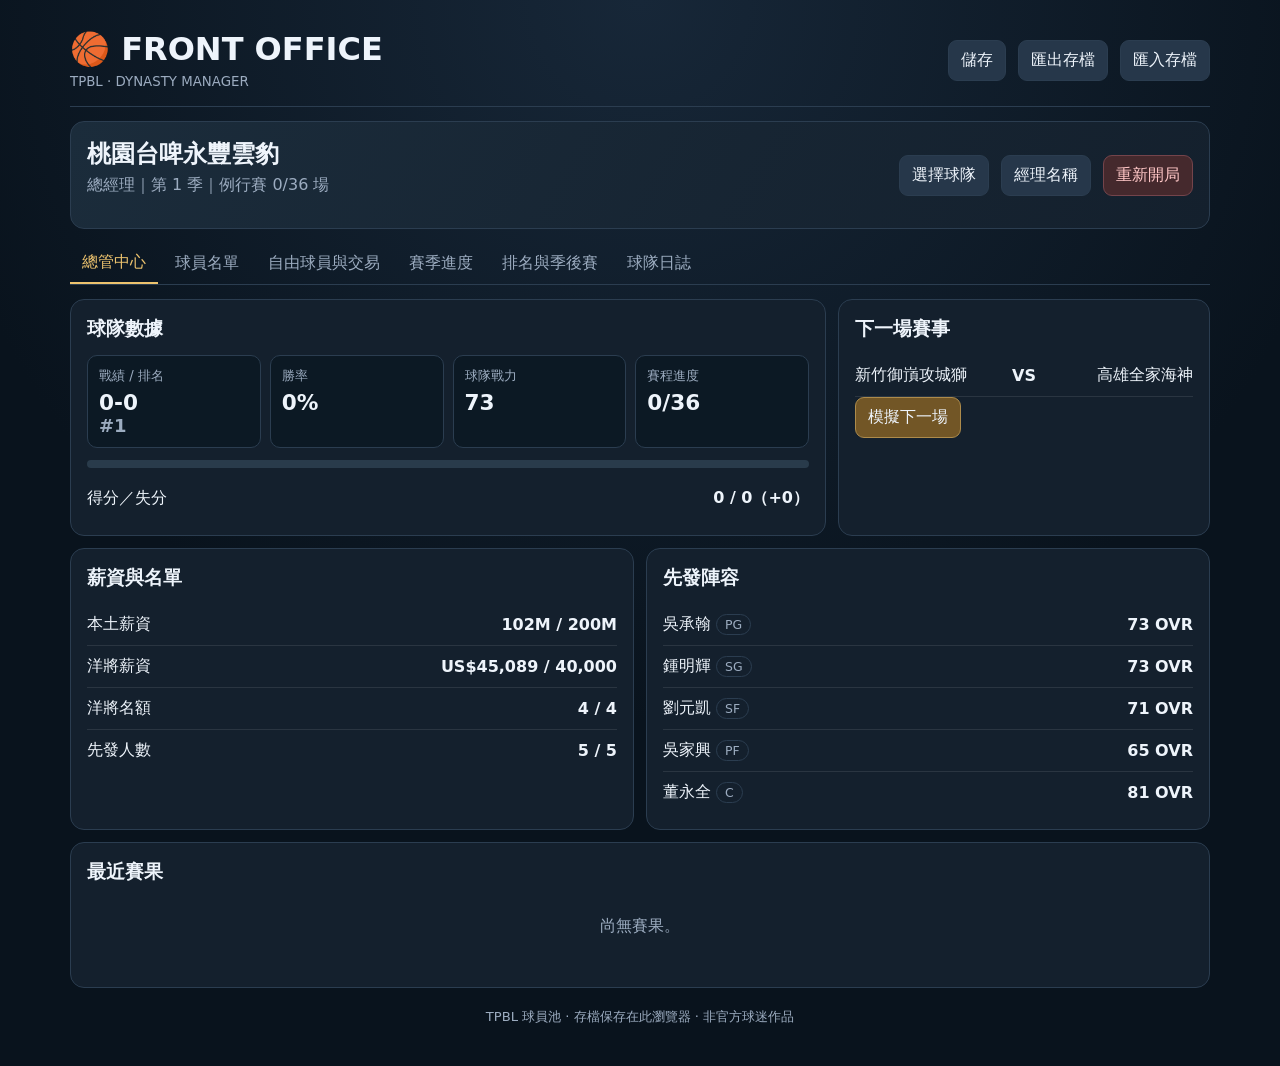
==== commit 50190289: "重整為穩定核心並拆分資料、交易、賽程、季後賽及 UI 模組" ====
--- a/index.html
+++ b/index.html
@@ -1,63 +1,31 @@
 <!doctype html>
 <html lang="zh-Hant">
 <head>
-<meta charset="utf-8"><meta name="viewport" content="width=device-width,initial-scale=1"><meta name="theme-color" content="#09131d"><meta name="description" content="TPBL 籃球經理模擬器：管理球隊、簽約交易、推進賽季並爭奪冠軍。"><title>FRONT OFFICE｜TPBL 經理模擬器</title>
-<style>
-:root{color-scheme:dark;--bg:#08121b;--panel:#111f2c;--panel2:#172838;--line:#294054;--text:#edf4fa;--muted:#9aafc1;--gold:#edc36e;--green:#73d6a0;--red:#ff8888;--blue:#8ebeff;font-family:Inter,system-ui,-apple-system,"Noto Sans TC",sans-serif}*{box-sizing:border-box}body{margin:0;min-height:100vh;color:var(--text);background:radial-gradient(ellipse at 70% -20%,#263c4b 0,transparent 45%),linear-gradient(160deg,#09131d,#071019 68%)}button,select,input{font:inherit}button{color:var(--text);background:linear-gradient(180deg,#20364a,#142534);border:1px solid #38536a;border-radius:10px;padding:.68rem .9rem;cursor:pointer;transition:transform .18s,border-color .18s,filter .18s}button:hover:not(:disabled){transform:translateY(-2px);border-color:var(--gold);filter:brightness(1.12)}button:active:not(:disabled){transform:scale(.97)}button:disabled{opacity:.42;cursor:not-allowed}button:focus-visible,select:focus-visible,input:focus-visible{outline:3px solid #edc36e;outline-offset:2px}.app{max-width:1260px;padding:20px;margin:auto}.topbar{display:flex;justify-content:space-between;align-items:center;gap:14px;padding:12px 0 18px;border-bottom:1px solid var(--line)}.brand h1{font-size:clamp(1.25rem,3vw,2rem);letter-spacing:.04em;margin:0}.brand small,.muted{color:var(--muted)}.top-actions,.actions,.tabs,.filters{display:flex;gap:8px;align-items:center;flex-wrap:wrap}.hero{position:relative;overflow:hidden;margin:18px 0;padding:24px;border:1px solid #3d5263;border-radius:20px;background:linear-gradient(115deg,rgba(24,44,58,.97),rgba(12,25,36,.94));box-shadow:0 20px 55px #0005}.hero:after{content:'🏀';position:absolute;right:5%;top:-20px;font-size:clamp(90px,18vw,180px);opacity:.07;transform:rotate(-18deg);pointer-events:none}.hero-content{position:relative;z-index:1;display:flex;justify-content:space-between;align-items:center;gap:18px;flex-wrap:wrap}.hero h2{margin:0 0 6px;font-size:clamp(1.4rem,4vw,2.4rem)}.hero p{margin:0}.hero .actions{max-width:470px}.tabs{margin:16px 0}.tabs button{flex:1 1 125px}.tabs button.active{border-color:var(--gold);color:var(--gold);background:linear-gradient(180deg,#3b3527,#202a31);box-shadow:0 0 0 1px #edc36e33}.page{animation:pageIn .35s ease both}@keyframes pageIn{from{opacity:0;transform:translateY(8px)}to{opacity:1;transform:none}}.grid{display:grid;grid-template-columns:repeat(12,minmax(0,1fr));gap:14px}.card{grid-column:span 12;background:linear-gradient(145deg,rgba(20,36,50,.96),rgba(14,26,37,.96));border:1px solid var(--line);border-radius:16px;padding:17px;box-shadow:0 12px 30px #0003;animation:cardIn .4s ease both}@keyframes cardIn{from{opacity:0;transform:translateY(10px) scale(.99)}to{opacity:1;transform:none}}.span-8{grid-column:span 8}.span-7{grid-column:span 7}.span-6{grid-column:span 6}.span-5{grid-column:span 5}.span-4{grid-column:span 4}.card h3{margin:0 0 14px;font-size:1.04rem}.card h3 small{font-weight:400;color:var(--muted)}.metric-row{display:grid;grid-template-columns:repeat(4,1fr);gap:10px}.metric{padding:13px;border:1px solid #304658;border-radius:12px;background:#0b1823;min-width:0}.metric small{display:block;color:var(--muted);font-size:.77rem}.metric strong{display:block;margin-top:5px;font-size:1.45rem;font-variant-numeric:tabular-nums}.progress{height:8px;border-radius:20px;background:#263a49;overflow:hidden}.progress i{display:block;height:100%;border-radius:inherit;background:linear-gradient(90deg,#56c78d,#edc36e);transition:width .6s ease}.row{display:flex;align-items:center;justify-content:space-between;gap:10px;flex-wrap:wrap}.table-wrap{overflow:auto}table{width:100%;border-collapse:collapse;min-width:560px}th,td{text-align:left;padding:10px 9px;border-bottom:1px solid #293e50;white-space:nowrap}th{font-size:.78rem;color:var(--muted);font-weight:600}tbody tr{transition:background .16s}tbody tr:hover{background:#ffffff08}.entry{display:flex;justify-content:space-between;align-items:center;gap:10px;padding:10px 0;border-bottom:1px solid #293e50}.entry:last-child{border-bottom:0}.pill{display:inline-flex;align-items:center;padding:3px 8px;border-radius:99px;background:#23384a;color:#c5d5e0;font-size:.75rem}.pill.good{background:#153a2b;color:#8ce3ae}.pill.warn{background:#423322;color:#f5ce85}.pill.bad{background:#442629;color:#ffaaaa}.gold{color:var(--gold)}.positive{color:var(--green)}.negative{color:var(--red)}.muted{color:var(--muted)}.notice{padding:11px 13px;border:1px solid #846d3c;background:#edc36e12;border-radius:11px;color:#e8d5a9}.actions button.primary{background:linear-gradient(180deg,#b98436,#815923);border-color:#e9bf6b;color:#fff}.actions button.danger{border-color:#75494a}.filter-input,select,input[type=text]{min-width:150px;padding:9px 10px;color:var(--text);background:#091721;border:1px solid var(--line);border-radius:9px}.fixture{display:grid;grid-template-columns:1fr auto 1fr;gap:12px;align-items:center;padding:11px 0;border-bottom:1px solid #293e50}.fixture .away{text-align:right}.score{font-weight:800;font-variant-numeric:tabular-nums;color:var(--gold)}.empty{text-align:center;padding:24px;color:var(--muted)}.toast{position:fixed;right:20px;bottom:20px;z-index:9;padding:12px 16px;border:1px solid #b9934f;border-radius:12px;background:#101c26;box-shadow:0 12px 36px #0008;opacity:0;transform:translateY(12px);transition:.22s;pointer-events:none}.toast.show{opacity:1;transform:none}.footer{text-align:center;color:var(--muted);padding:24px 0;font-size:.83rem}.champion{font-size:1.15rem;color:var(--gold);font-weight:800}.small{font-size:.83rem}.spacer{height:9px}@media(max-width:800px){.span-8,.span-7,.span-6,.span-5,.span-4{grid-column:span 12}.metric-row{grid-template-columns:repeat(2,1fr)}.app{padding:12px}.topbar{align-items:flex-start;flex-direction:column}.hero{padding:18px}.fixture{gap:6px}}@media(prefers-reduced-motion:reduce){*,*::before,*::after{animation-duration:.01ms!important;animation-iteration-count:1!important;transition-duration:.01ms!important;scroll-behavior:auto!important}}
-</style>
+<meta charset="utf-8">
+<meta name="viewport" content="width=device-width,initial-scale=1">
+<meta name="theme-color" content="#0b1018">
+<meta name="description" content="管理 TPBL 球隊陣容、薪資與賽季，朝總冠軍邁進。">
+<title>FRONT OFFICE｜TPBL 籃球經理</title>
+<link rel="stylesheet" href="styles.css">
 </head>
-<body><main class="app">
-<header class="topbar"><div class="brand"><h1>🏀 FRONT OFFICE</h1><small>TPBL · DYNASTY MANAGER</small></div><div class="top-actions"><button data-action="save">儲存存檔</button><button data-action="export">匯出存檔</button><label class="pill" style="cursor:pointer">匯入存檔<input id="importFile" type="file" accept="application/json" hidden></label></div></header>
-<section class="hero"><div class="hero-content"><div><h2 id="teamName"></h2><p id="teamMeta" class="muted"></p></div><div class="actions"><button data-action="team">選擇球隊</button><button data-action="manager">設定經理</button><button data-action="new" class="danger">重新開局</button></div></div></section>
-<nav class="tabs" aria-label="遊戲選單"><button data-page="home">📊 總管中心</button><button data-page="roster">🧑‍🤝‍🧑 球員名單</button><button data-page="market">🔄 市場與交易</button><button data-page="season">📅 賽季賽程</button><button data-page="standings">🏆 排名與季後賽</button><button data-page="history">📰 球隊新聞</button></nav>
-<div id="pageRoot" class="page"></div><footer class="footer">TPBL 經理模擬器 · 存檔僅保存在此瀏覽器 · 非官方球迷作品</footer></main>
-<script>
-(()=>{'use strict';
-const KEY='front-office-tpbl-optimized-v1',DOM_CAP=200,IMP_CAP=40000,ROSTER_CAP=16,IMPORT_CAP=4,GAMES=36;
-const TEAMS=['桃園台啤永豐雲豹','福爾摩沙台新夢想家','新北中信特攻','新竹御嵿攻城獅','臺北台新戰神','高雄全家海神','臺北富邦勇士'];
-const POS=['PG','SG','SF','PF','C'];
-const LOCAL=`曹薰襄 呂濟而 劉元凱 高錦瑋 徐宏瑋 汪哲宇 丁冠皓 莊博元 林信寬 王皓吉 黃鎮 董永全 盧冠良 蔣淯安 周柏臣 陳振傑 馬建豪 張宗憲 吳家興 許皓程 張維恩 蔡宇謙 鍾明輝 李學林 劉季軒 周士淵 何信華 余德龍 余宗廷 林冠宇 陳子豪 張家維 王俊凱 李明哲 周柏安 吳承翰 黃建宏 蔡昱廷 許博翔 鄭宇翔 郭柏廷`;const IMPORTS='Ray McCallum|Malcolm Miller|Adrien Moerman|Michael Eric|Daron Russell|Kristijan Krajina|Ivan Aska|Nysier Brooks|Austin Daye|Sani Sakakini|Jason Washburn|Kenny Manigault|Axel Toupane|Manny Harris|Tyler Hansbrough|Shawn Long|Jalen Jones|Melo Trimble|Jacob Pullen|Brady Manek|Rasheed Sulaimon|Matt Costello|Jerian Grant|Javonte Smart|Lorenzo Brown|Shabazz Napier|Tyler Cavanaugh|Nathan Knight';
-const $=s=>document.querySelector(s),esc=s=>String(s??'').replace(/[&<>"']/g,c=>({'&':'&amp;','<':'&lt;','>':'&gt;','"':'&quot;',"'":'&#39;'}[c])),uid=()=>`p-${Date.now().toString(36)}-${Math.random().toString(36).slice(2,9)}`,rand=(a,b)=>Math.floor(Math.random()*(b-a+1));
-function makePlayer(name,team,foreign=false,i=0){const rating=foreign?rand(72,88):rand(62,84);return{id:uid(),name,team,pos:POS[i%5],age:rand(20,33),rating,potential:Math.min(99,rating+rand(2,18)),salary:foreign?0:rand(4,16),salaryUsd:foreign?rand(7000,16000):0,isForeign:foreign,starter:false,injury:0,years:rand(1,3)}}
-function blankStandings(){return Object.fromEntries(TEAMS.map(t=>[t,{w:0,l:0,g:0,ptsFor:0,ptsAgainst:0}]))}
-function makeSchedule(){const games=[];for(let i=0;i<TEAMS.length;i++)for(let j=i+1;j<TEAMS.length;j++)for(let k=0;k<6;k++)games.push({id:`g-${games.length+1}`,a:TEAMS[i],b:TEAMS[j],played:false,home:k%2===0?TEAMS[i]:TEAMS[j]});return games}
-function makeFreeAgents(){const locals=LOCAL.split(/\s+/).slice(0,20).map((n,i)=>makePlayer(n,'自由球員',false,i));const imports=IMPORTS.split('|').slice(0,16).map((n,i)=>makePlayer(n,'自由球員',true,i));return [...locals,...imports]}
-function fresh(){const locals=LOCAL.split(/\s+/).sort(()=>Math.random()-.5),imports=IMPORTS.split('|').sort(()=>Math.random()-.5),rosters={};TEAMS.forEach((t,ti)=>{rosters[t]=[];for(let i=0;i<10;i++)rosters[t].push(makePlayer(locals.pop()||`本土球員${ti}-${i}`,t,false,i));for(let i=0;i<3;i++)rosters[t].push(makePlayer(imports.pop()||`Import ${ti}-${i}`,t,true,i));rosters[t].slice(0,5).forEach(p=>p.starter=true)});return{version:2,team:TEAMS[0],manager:'總經理',season:1,rosters,freeAgents:makeFreeAgents(),standings:blankStandings(),schedule:makeSchedule(),gameIndex:0,history:[{date:new Date().toLocaleDateString('zh-TW'),text:'新賽季正式開幕，祝各隊好運！'}],postseason:null,champions:[]}}
-function normalize(raw){if(!raw||!raw.rosters)return fresh();const base=fresh();const s={...base,...raw};s.team=TEAMS.includes(raw.team)?raw.team:TEAMS[0];s.manager=String(raw.manager||'總經理');s.season=Math.max(1,Number(raw.season)||1);s.rosters={};TEAMS.forEach(t=>{s.rosters[t]=(Array.isArray(raw.rosters[t])?raw.rosters[t]:base.rosters[t]).map((p,i)=>({...p,id:p.id||uid(),team:t,pos:p.pos||POS[i%5],rating:Number(p.rating)||70,potential:Number(p.potential)||75,age:Number(p.age)||24,salary:Number(p.salary)||5,salaryUsd:Number(p.salaryUsd)||0,isForeign:Boolean(p.isForeign||p.foreign),starter:Boolean(p.starter),injury:Math.max(0,Number(p.injury)||0),years:Number(p.years)||1}))});});s.freeAgents=Array.isArray(raw.freeAgents)?raw.freeAgents:makeFreeAgents();s.standings={...blankStandings(),...(raw.standings||{})};TEAMS.forEach(t=>s.standings[t]={...blankStandings()[t],...(raw.standings?.[t]||{})});s.schedule=Array.isArray(raw.schedule)&&raw.schedule.length===126?raw.schedule:makeSchedule();s.gameIndex=Math.max(0,Math.min(126,Number(raw.gameIndex)||0));if(s.schedule.some(g=>g.played)){s.gameIndex=Math.max(s.gameIndex,s.schedule.filter(g=>g.played).length)}else s.schedule.forEach((g,i)=>{g.played=i<s.gameIndex});s.history=Array.isArray(raw.history)?raw.history:[];s.champions=Array.isArray(raw.champions)?raw.champions:[];return s}
-let state;try{state=normalize(JSON.parse(localStorage.getItem(KEY)||'null'))}catch{state=fresh()}
-let page='home',marketFilter='all',tradeOwn='',tradeTarget='';
-const roster=t=>state.rosters[t]||[],foreign=p=>!!p.isForeign,domPayroll=t=>roster(t).filter(p=>!foreign(p)).reduce((n,p)=>n+(Number(p.salary)||0),0),impPayroll=t=>roster(t).filter(foreign).reduce((n,p)=>n+(Number(p.salaryUsd)||0),0),ranked=()=>TEAMS.map(t=>({team:t,...state.standings[t]})).sort((a,b)=>b.w-a.w||a.l-b.l||b.ptsFor-a.ptsFor),average=t=>{const x=roster(t);return x.length?x.reduce((n,p)=>n+p.rating,0)/x.length:65},strength=t=>{const ps=roster(t).filter(p=>p.starter&&!p.injury);return(ps.length?ps.reduce((n,p)=>n+p.rating,0)/ps.length:average(t))+(roster(t).filter(p=>p.injury).length?-3:0)};
-function save(silent=false){try{localStorage.setItem(KEY,JSON.stringify(state));if(!silent)toast('存檔成功');return true}catch{if(!silent)toast('儲存失敗，請檢查瀏覽器空間');return false}}
-function toast(msg){let n=$('#toast');if(!n){n=document.createElement('div');n.id='toast';n.className='toast';n.setAttribute('role','status');n.setAttribute('aria-live','polite');document.body.appendChild(n)}n.textContent=msg;n.classList.add('show');clearTimeout(n.timer);n.timer=setTimeout(()=>n.classList.remove('show'),2100)}
-function event(text){state.history.unshift({date:new Date().toLocaleDateString('zh-TW'),text});state.history=state.history.slice(0,150)}
-function header(){const r=state.standings[state.team];$('#teamName').textContent=state.team;$('#teamMeta').textContent=`${state.manager}｜第 ${state.season} 季｜例行賽 ${r.g}/${GAMES} 場｜${state.postseason?'季後賽中':'常規賽'}`}
-function card(title,body,cls=''){return `<section class="card ${cls}"><h3>${title}</h3>${body}</section>`}
-function homePage(){const r=state.standings[state.team],pct=r.g?Math.round(r.w/r.g*100):0,rank=ranked().findIndex(x=>x.team===state.team)+1,next=state.schedule.slice(state.gameIndex).find(g=>!g.played),teamRoster=roster(state.team),starts=teamRoster.filter(p=>p.starter),inj=teamRoster.filter(p=>p.injury);const bar=(label,value,max)=>`<div class="entry"><span>${label}</span><b>${value}</b></div><div class="progress"><i style="width:${Math.min(100,Math.max(0,value/max*100))}%"></i></div>`;let nextHtml=next?`<div class="fixture"><span>${esc(next.a)}</span><b class="score">VS</b><span>${esc(next.b)}</span></div><button class="primary" data-action="play" style="width:100%;margin-top:12px">▶ 模擬下一場比賽</button>`:`<p class="muted">例行賽已結束，準備進入季後賽。</p><button data-action="start-playoffs">開啟季後賽</button>`;return `<div class="grid">${card('賽季戰況',`<div class="metric-row"><div class="metric"><small>戰績</small><strong>${r.w}-${r.l}</strong></div><div class="metric"><small>聯盟排名</small><strong>#${rank}</strong></div><div class="metric"><small>勝率</small><strong>${pct}%</strong></div><div class="metric"><small>球隊戰力</small><strong>${Math.round(strength(state.team))}</strong></div></div><div class="spacer"></div>${bar('例行賽進度',r.g,GAMES)}<div class="spacer"></div><div class="row muted small"><span>得分 ${r.ptsFor||0}</span><span>失分 ${r.ptsAgainst||0}</span><span>分差 ${(r.ptsFor||0)-(r.ptsAgainst||0)}</span></div>`,'span-8')}${card('下一步',nextHtml,'span-4')}${card('球隊營運',`<div class="entry"><span>本土薪資空間</span><b>${Math.max(0,DOM_CAP-domPayroll(state.team))}M <small class="muted">/ ${DOM_CAP}M</small></b></div>${bar('本土薪資使用',domPayroll(state.team),DOM_CAP)}<div class="entry"><span>洋將名額</span><b>${teamRoster.filter(foreign).length}/${IMPORT_CAP}</b></div><div class="entry"><span>洋將薪資</span><b>US$${impPayroll(state.team).toLocaleString()} / ${IMP_CAP.toLocaleString()}</b></div><div class="entry"><span>球員健康</span><b>${inj.length?`⚠ ${inj.length} 人傷兵`:'全員可出賽'}</b></div>`,'span-6')}${card('先發五人',starts.length?starts.map(p=>`<div class="entry"><span>${esc(p.name)} <span class="pill">${esc(p.pos)}</span></span><b>${p.rating}</b></div>`).join(''):'<p class="muted">尚未設定先發，前往球員名單調整。</p>','span-6')}${card('最近賽果',recentGames(),'span-12')}</div>`}
-function recentGames(){const done=state.schedule.filter(g=>g.played&&g.score).slice(-5).reverse();return done.length?done.map(g=>`<div class="fixture"><span>${esc(g.a)}</span><b class="score">${g.score[0]} : ${g.score[1]}</b><span>${esc(g.b)} ${g.winner===state.team?'<span class="pill good">勝</span>':''}</span></div>`).join(''):'<p class="muted">尚未進行比賽。</p>'}
-function rosterPage(){const ps=roster(state.team);return `<div class="grid">${card(`球員名單 <small>${ps.length}/${ROSTER_CAP}</small>`, `<div class="table-wrap"><table><thead><tr><th>球員</th><th>位置</th><th>年齡</th><th>評價</th><th>潛力</th><th>薪資</th><th>健康</th><th>操作</th></tr></thead><tbody>${ps.map(p=>`<tr><td>${p.starter?'⭐ ':''}${esc(p.name)} ${p.isForeign?'<span class="pill">洋將</span>':''}</td><td>${esc(p.pos)}</td><td>${p.age}</td><td><b>${p.rating}</b></td><td>${p.potential}</td><td>${p.isForeign?`US$${p.salaryUsd.toLocaleString()}`:`${p.salary}M`}</td><td>${p.injury?`傷停 ${p.injury} 場`:'健康'}</td><td><button data-player-action="starter" data-id="${esc(p.id)}">${p.starter?'取消先發':'設為先發'}</button> <button data-player-action="cut" data-id="${esc(p.id)}">釋出</button></td></tr>`).join('')}</tbody></table></div><p class="muted small">先發最多五人。比賽會隨機造成短期傷病，傷兵康復後可重新安排。</p>`,'span-12')}${card('陣容戰力',`<div class="metric-row"><div class="metric"><small>先發平均</small><strong>${Math.round(ps.filter(p=>p.starter).reduce((n,p)=>n+p.rating,0)/Math.max(1,ps.filter(p=>p.starter).length))}</strong></div><div class="metric"><small>全隊平均</small><strong>${Math.round(average(state.team))}</strong></div><div class="metric"><small>本土球員</small><strong>${ps.filter(p=>!p.isForeign).length}</strong></div><div class="metric"><small>洋將</small><strong>${ps.filter(foreign).length}/${IMPORT_CAP}</strong></div></div>`,'span-12')}</div>`}
-function marketPage(){const available=state.freeAgents.filter(p=>marketFilter==='all'||(marketFilter==='local'&&!p.isForeign)||(marketFilter==='import'&&p.isForeign));const rivals=TEAMS.filter(t=>t!==state.team);const otherPlayers=rivals.flatMap(t=>roster(t).map(p=>({...p,team:t})));const own=roster(state.team);return `<div class="grid">${card('自由球員市場',`<div class="row"><p class="muted">名單上限 ${ROSTER_CAP} 人；符合本土與洋將薪資上限即可簽約。</p><div class="filters"><button data-filter="all">全部</button><button data-filter="local">本土</button><button data-filter="import">洋將</button></div></div><div class="table-wrap"><table><thead><tr><th>球員</th><th>位置</th><th>年齡</th><th>評價</th><th>薪資</th><th>操作</th></tr></thead><tbody>${available.length?available.map(p=>`<tr><td>${esc(p.name)} ${p.isForeign?'<span class="pill">洋將</span>':''}</td><td>${p.pos}</td><td>${p.age}</td><td>${p.rating}</td><td>${p.isForeign?`US$${p.salaryUsd.toLocaleString()}`:`${p.salary}M`}</td><td><button data-sign="${esc(p.id)}">簽約</button></td></tr>`).join(''):'<tr><td colspan="6" class="empty">此分類目前沒有自由球員。</td></tr>'}</tbody></table></div>`,'span-12')}${card('球員交易',`<p class="muted">挑選一名我方球員與另一隊球員進行一對一交易。交易後仍須符合名單與薪資規則。</p><div class="filters"><select id="tradeOwn"><option value="">選擇我方球員</option>${own.map(p=>`<option value="${esc(p.id)}">${esc(p.name)} (${p.rating})</option>`).join('')}</select><span>⇄</span><select id="tradeTarget"><option value="">選擇對手球員</option>${otherPlayers.map(p=>`<option value="${esc(p.id)}" data-team="${esc(p.team)}">${esc(p.name)} · ${esc(p.team)} (${p.rating})</option>`).join('')}</select><button class="primary" data-action="trade">提出並完成交易</button></div>`,'span-12')}</div>`}
-function seasonPage(){const pending=state.schedule.slice(state.gameIndex).filter(g=>!g.played).slice(0,12);return `<div class="grid">${card(`第 ${state.season} 季例行賽`, `<div class="metric-row"><div class="metric"><small>已完成賽事</small><strong>${state.schedule.filter(g=>g.played).length}/126</strong></div><div class="metric"><small>球隊賽程</small><strong>${state.standings[state.team].g}/36</strong></div><div class="metric"><small>勝率</small><strong>${state.standings[state.team].g?Math.round(state.standings[state.team].w/state.standings[state.team].g*100):0}%</strong></div><div class="metric"><small>戰力值</small><strong>${Math.round(strength(state.team))}</strong></div></div><div class="spacer"></div><div class="progress"><i style="width:${state.schedule.filter(g=>g.played).length/126*100}%"></i></div><div class="row" style="margin-top:14px"><span class="muted">接下來的賽程（模擬任何一場會更新兩隊戰績）</span><button class="primary" data-action="play">模擬下一場</button></div>${pending.length?pending.map(g=>`<div class="fixture"><span>${esc(g.a)}</span><b class="score">VS</b><span>${esc(g.b)}</span></div>`).join(''):'<p class="empty">例行賽已完成。</p>'}`,'span-8')}${card('賽季規則',`<div class="entry"><span>例行賽</span><b>每隊 36 場 · 聯盟 126 場</b></div><div class="entry"><span>季後賽資格</span><b>排名前六名</b></div><div class="entry"><span>本土薪資上限</span><b>200M</b></div><div class="entry"><span>洋將規則</span><b>最多 4 人 · US$40,000</b></div><p class="muted small">比賽結果由球隊戰力、主場優勢與隨機賽事波動共同決定。傷病會在後續賽事逐步恢復。</p>`,'span-4')}${card('已完成賽事',recentGames(),'span-12')}</div>`}
-function standingsPage(){const rows=ranked(),r=state.standings[state.team],finished=r.g===GAMES,post=state.postseason;let playoff='';if(!post)playoff=finished?'<p class="notice">例行賽完成！前六名晉級季後賽。</p><button class="primary" data-action="start-playoffs">開始季後賽</button>':'<p class="muted">完成全部例行賽後即可啟動季後賽。</p>';else playoff=playoffView(post);return `<div class="grid">${card('聯盟排名',`<div class="table-wrap"><table><thead><tr><th>#</th><th>球隊</th><th>勝</th><th>敗</th><th>勝率</th><th>場差</th><th>得失分</th></tr></thead><tbody>${rows.map((t,i)=>`<tr><td>${i<6?'<span class="gold">'+(i+1)+'</span>':i+1}</td><td>${esc(t.team)} ${t.team===state.team?'<span class="pill good">我的球隊</span>':''}</td><td>${t.w}</td><td>${t.l}</td><td>${t.g?Math.round(t.w/t.g*100):0}%</td><td>${rows[0].w-t.w}</td><td>${(t.ptsFor||0)-(t.ptsAgainst||0)}</td></tr>`).join('')}</tbody></table></div>`,'span-7')}${card('季後賽｜六強制',playoff,'span-5')}${card('歷屆冠軍',state.champions.length?state.champions.slice().reverse().map(c=>`<div class="entry"><span>第 ${c.season} 季</span><b class="champion">${esc(c.team)}</b></div>`).join(''):'<p class="muted">尚無冠軍紀錄，衝擊隊史首冠吧！</p>','span-12')}</div>`}
-function playoffView(p){if(p.champion)return `<p class="champion">🏆 第 ${state.season} 季冠軍：${esc(p.champion)}</p><p class="muted">恭喜奪冠！請開始新賽季，建立王朝。</p><button class="primary" data-action="new-season">開啟新賽季</button>`;const series=p.series[p.index];return `<p class="notice">${esc(p.stageLabel)} · 系列賽採${p.stage==='final'?'七戰四勝':'五戰三勝'}制</p>${series?`<div class="fixture"><span>${esc(series.a)}</span><b class="score">${series.aw} : ${series.bw}</b><span>${esc(series.b)}</span></div><p class="muted">系列賽 ${Math.max(series.aw,series.bw)} 勝即晉級。</p><button class="primary" data-action="play-playoff">模擬季後賽</button>`:'<p>系列賽準備中…</p>'}`}
-function historyPage(){return `<div class="grid">${card('球隊新聞與交易紀錄',state.history.length?state.history.map(h=>`<div class="entry"><span>${esc(h.text)}</span><small class="muted">${esc(h.date)}</small></div>`).join(''):'<p class="empty">目前沒有新聞。</p>','span-12')}</div>`}
-function content(){switch(page){case'roster':return rosterPage();case'market':return marketPage();case'season':return seasonPage();case'standings':return standingsPage();case'history':return historyPage();default:return homePage()}}
-function render(){header();document.querySelectorAll('[data-page]').forEach(b=>b.classList.toggle('active',b.dataset.page===page));$('#pageRoot').innerHTML=content()}
-function simulate(f){const a=f.a,b=f.b,ra=state.standings[a],rb=state.standings[b];const baseA=82+Math.random()*22+(strength(a)-70)*.48+(f.home===a?2.5:0),baseB=82+Math.random()*22+(strength(b)-70)*.48+(f.home===b?2.5:0);let sa=Math.max(65,Math.round(baseA)),sb=Math.max(65,Math.round(baseB));if(sa===sb){if(Math.random()<.5)sa++;else sb++}ra.g++;rb.g++;ra.ptsFor+=sa;ra.ptsAgainst+=sb;rb.ptsFor+=sb;rb.ptsAgainst+=sa;const winner=sa>sb?a:b;(winner===a?ra:rb).w++;(winner===a?rb:ra).l++;f.played=true;f.score=[sa,sb];f.winner=winner;state.gameIndex=state.schedule.filter(g=>g.played).length;for(const t of [a,b])for(const p of roster(t)){if(p.injury>0)p.injury--;else if(Math.random()<.009)p.injury=rand(1,3)}event(`${a} ${sa}：${sb} ${b}｜${winner} 獲勝`);if(TEAMS.every(t=>state.standings[t].g>=GAMES))event('例行賽正式結束，前六名晉級季後賽。')}
-function playNext(){if(state.postseason)return toast('季後賽期間請使用季後賽模擬。');const f=state.schedule.find(g=>!g.played);if(!f)return toast('例行賽已完成！');simulate(f);save(true);render();toast(`${f.a} ${f.score[0]}：${f.score[1]} ${f.b}`)}
-function signPlayer(id){const i=state.freeAgents.findIndex(p=>p.id===id);if(i<0)return;const p=state.freeAgents[i],r=roster(state.team);if(r.length>=ROSTER_CAP)return toast('名單已滿，請先釋出球員。');if(p.isForeign){if(r.filter(foreign).length>=IMPORT_CAP)return toast('洋將名額已滿。');if(impPayroll(state.team)+p.salaryUsd>IMP_CAP)return toast('超過洋將薪資上限。')}else if(domPayroll(state.team)+p.salary>DOM_CAP)return toast('超過本土薪資上限。');p.team=state.team;r.push(p);state.freeAgents.splice(i,1);event(`簽下自由球員 ${p.name}`);save(true);render();toast(`已簽下 ${p.name}`)}
-function cutPlayer(id){const r=roster(state.team),i=r.findIndex(p=>p.id===id);if(i<0)return;const [p]=r.splice(i,1);p.team='自由球員';p.starter=false;state.freeAgents.push(p);event(`釋出球員 ${p.name}`);save(true);render();toast(`已釋出 ${p.name}`)}
-function toggleStarter(id){const p=roster(state.team).find(x=>x.id===id);if(!p)return;if(p.injury)return toast('傷兵無法列入先發。');if(!p.starter&&roster(state.team).filter(x=>x.starter).length>=5)return toast('先發最多五人。');p.starter=!p.starter;save(true);render();toast(p.starter?'已列入先發':'已移至替補')}
-function trade(){const ownId=$('#tradeOwn')?.value,targetId=$('#tradeTarget')?.value;if(!ownId||!targetId)return toast('請選擇交易雙方球員。');const own=roster(state.team).find(p=>p.id===ownId);let targetTeam=TEAMS.find(t=>t!==state.team&&roster(t).some(p=>p.id===targetId));if(!targetTeam)return toast('找不到對手球員。');const target=roster(targetTeam).find(p=>p.id===targetId);if(!own||!target)return;const next=[...roster(state.team).filter(p=>p.id!==own.id),target],foreignCount=next.filter(foreign).length,dom=next.filter(p=>!foreign(p)).reduce((n,p)=>n+p.salary,0),imp=next.filter(foreign).reduce((n,p)=>n+p.salaryUsd,0);if(foreignCount>IMPORT_CAP||dom>DOM_CAP||imp>IMP_CAP)return toast('交易後會超出名單或薪資上限。');const oi=roster(state.team).findIndex(p=>p.id===own.id),ti=roster(targetTeam).findIndex(p=>p.id===target.id);state.rosters[state.team][oi]=target;state.rosters[targetTeam][ti]=own;own.team=targetTeam;target.team=state.team;event(`交易完成：${own.name} 前往 ${targetTeam}，${target.name} 加盟本隊`);save(true);render();toast('交易完成！')}
-function playoffRound(a,b,label,best){return{a,b,aw:0,bw:0,label,best,winner:null}}
-function startPlayoffs(){if(!TEAMS.every(t=>state.standings[t].g>=GAMES))return toast('所有球隊都需完成 36 場例行賽。');if(state.postseason)return toast('季後賽已開始。');const r=ranked();state.postseason={stage:'playin',stageLabel:'附加賽',series:[playoffRound(r[2].team,r[5].team,'附加賽',3),playoffRound(r[3].team,r[4].team,'附加賽',3)],index:0,champion:null,qualifiers:[r[0].team,r[1].team]};event('季後賽附加賽開打！');save(true);render()}
-function currentSeries(){const p=state.postseason;return p?.series[p.index]||null}
-function playoffGame(){const p=state.postseason,s=currentSeries();if(!p||!s)return;if(s.winner)return;const ra=strength(s.a)+(s.aw+1<s.best?1.5:0),rb=strength(s.b)+(s.bw+1<s.best?1.5:0);const sa=Math.round(86+Math.random()*18+(ra-70)*.5),sb0=Math.round(86+Math.random()*18+(rb-70)*.5),sb=sa===sb0?sb0+1:sb0,winner=sa>sb?s.a:s.b;if(winner===s.a)s.aw++;else s.bw++;event(`季後賽：${s.a} ${sa}：${sb} ${s.b}｜${winner} 勝`);if(s.aw>=Math.ceil(s.best/2)||s.bw>=Math.ceil(s.best/2)){s.winner=s.aw>s.bw?s.a:s.b;advancePlayoffs()}save(true);render();toast(`${s.a} ${sa}：${sb} ${s.b}`)}
-function advancePlayoffs(){const p=state.postseason;if(p.index<p.series.length-1){p.index++;return}if(p.stage==='playin'){const [r1,r2]=p.series.map(s=>s.winner);p.stage='semifinal';p.stageLabel='季後賽四強';p.series=[playoffRound(p.qualifiers[0],r2,'四強',5),playoffRound(p.qualifiers[1],r1,'四強',5)];p.index=0;event('附加賽結束，四強系列賽開打！');return}if(p.stage==='semifinal'){const [a,b]=p.series.map(s=>s.winner);p.stage='final';p.stageLabel='總冠軍賽';p.series=[playoffRound(a,b,'總冠軍賽',7)];p.index=0;event('總冠軍賽正式開打！');return}p.champion=p.series[0].winner;state.champions.push({season:state.season,team:p.champion});event(`🏆 ${p.champion} 奪下第 ${state.season} 季總冠軍！`)}
-function newSeason(){if(!state.postseason?.champion)return toast('請先完成季後賽。');state.season++;state.standings=blankStandings();state.schedule=makeSchedule();state.gameIndex=0;state.postseason=null;for(const t of TEAMS){for(const p of roster(t)){p.age++;p.starter=false;p.injury=0;p.rating=Math.min(p.potential,p.rating+(Math.random()<.55?1:0));p.years=Math.max(0,p.years-1)}const freeable=roster(t).filter(p=>p.years<=0);for(const p of freeable){state.rosters[t]=roster(t).filter(x=>x!==p);p.team='自由球員';p.starter=false;state.freeAgents.push(p)}roster(t).slice().sort((a,b)=>b.rating-a.rating).slice(0,5).forEach(p=>p.starter=true)}state.freeAgents.push(...makeFreeAgents().slice(0,8));event(`第 ${state.season} 季開幕！球員年齡、合約與能力已更新。`);page='home';save(true);render();toast(`第 ${state.season} 季開始！`)}
-function exportSave(){const blob=new Blob([JSON.stringify(state,null,2)],{type:'application/json'}),url=URL.createObjectURL(blob),a=document.createElement('a');a.href=url;a.download=`tpbl-manager-season-${state.season}.json`;a.click();URL.revokeObjectURL(url)}
-function importSave(file){if(!file)return;const reader=new FileReader();reader.onload=()=>{try{state=normalize(JSON.parse(reader.result));save(true);render();toast('存檔匯入成功')}catch{toast('匯入失敗：檔案格式無效')}};reader.readAsText(file)}
-document.addEventListener('click',e=>{const b=e.target.closest('button');if(!b)return;if(b.dataset.page){page=b.dataset.page;render();return}if(b.dataset.filter){marketFilter=b.dataset.filter;render();return}if(b.dataset.sign){signPlayer(b.dataset.sign);return}if(b.dataset.playerAction){b.dataset.playerAction==='starter'?toggleStarter(b.dataset.id):cutPlayer(b.dataset.id);return}if(b.dataset.action){switch(b.dataset.action){case'save':save();break;case'export':exportSave();break;case'new':if(confirm('重新開局會覆蓋目前存檔，建議先匯出備份。確定繼續？')){state=fresh();save(true);page='home';render();toast('新賽季已建立')}break;case'team':{const chosen=prompt(`輸入球隊編號 1-${TEAMS.length}：\n${TEAMS.map((t,i)=>`${i+1}. ${t}`).join('\n')}`,String(TEAMS.indexOf(state.team)+1));const idx=Number(chosen)-1;if(Number.isInteger(idx)&&TEAMS[idx]){state.team=TEAMS[idx];save(true);render()}}break;case'manager':{const name=prompt('輸入總經理名稱：',state.manager);if(name?.trim()){state.manager=name.trim().slice(0,24);save(true);render()}}break;case'play':playNext();break;case'trade':trade();break;case'start-playoffs':startPlayoffs();break;case'play-playoff':playoffGame();break;case'new-season':newSeason();break}}});
-document.addEventListener('change',e=>{if(e.target.id==='importFile')importSave(e.target.files?.[0])});document.addEventListener('visibilitychange',()=>{if(document.visibilityState==='hidden')save(true)});
-render();save(true);
-})();
-</script></body></html>
+<body>
+<main class="app">
+  <header class="topbar">
+    <div><h1>🏀 FRONT OFFICE</h1><small>TPBL · DYNASTY MANAGER</small></div>
+    <div class="top-actions"><button data-action="save">儲存</button><button data-action="export">匯出存檔</button><label class="button-label">匯入存檔<input id="importFile" type="file" accept="application/json" hidden></label></div>
+  </header>
+  <section class="hero"><div><h2 id="teamName"></h2><p id="teamMeta" class="muted"></p></div><div class="actions"><button data-action="team">選擇球隊</button><button data-action="manager">經理名稱</button><button data-action="new" class="danger">重新開局</button></div></section>
+  <nav class="tabs" aria-label="遊戲選單">
+    <button data-page="home">總管中心</button><button data-page="roster">球員名單</button><button data-page="market">自由球員與交易</button><button data-page="season">賽季進度</button><button data-page="standings">排名與季後賽</button><button data-page="history">球隊日誌</button>
+  </nav>
+  <div id="pageRoot" aria-live="polite"></div>
+  <footer class="footer">TPBL 球員池 · 存檔保存在此瀏覽器 · 非官方球迷作品</footer>
+</main>
+<div id="toast" class="toast" role="status" aria-live="polite"></div>
+<script src="js/data.js"></script>
+<script src="js/schedule.js"></script>
+<script src="js/trades.js"></script>
+<script src="js/playoffs.js"></script>
+<script src="js/ui.js"></script>
+</body>
+</html>
--- a/styles.css
+++ b/styles.css
@@ -0,0 +1 @@
+*{box-sizing:border-box} :root{color-scheme:dark;--bg:#09131d;--panel:#14202d;--line:#2b3d50;--text:#eef4fb;--muted:#9cacc0;--gold:#edc36e;--green:#73d6a0;font-family:system-ui,-apple-system,"Noto Sans TC",sans-serif}body{margin:0;min-height:100vh;background:radial-gradient(circle at top,#172738,#09131d 58%);color:var(--text)}button,.button-label,select{font:inherit}button,.button-label{color:var(--text);background:#26374a;border:1px solid var(--line);border-radius:9px;padding:9px 12px;cursor:pointer;transition:transform .18s ease,border-color .18s ease,filter .18s ease}button:hover,.button-label:hover{transform:translateY(-1px);border-color:var(--gold);filter:brightness(1.1)}button:active{transform:scale(.98)}button:focus-visible,.button-label:focus-within,select:focus-visible{outline:3px solid #edc36e;outline-offset:2px}.app{max-width:1180px;margin:auto;padding:20px}.topbar,.hero,.row,.actions,.top-actions,.filters,.entry{display:flex;align-items:center;justify-content:space-between;gap:12px}.topbar{padding:10px 0 16px;border-bottom:1px solid var(--line)}h1,h2,h3,p{margin-top:0}.topbar h1{margin-bottom:3px;font-size:clamp(1.3rem,3vw,2rem)}.topbar small,.muted,small{color:var(--muted)}.top-actions,.actions,.filters{justify-content:flex-start;flex-wrap:wrap}.button-label{display:inline-block}.hero,.card{background:var(--panel);border:1px solid var(--line);border-radius:14px;padding:16px;margin:14px 0}.hero{justify-content:space-between;flex-wrap:wrap;background:linear-gradient(120deg,#1b2c3b,#14202d)}.hero h2{margin-bottom:5px}.tabs{display:flex;gap:5px;overflow:auto;border-bottom:1px solid var(--line);margin:14px 0}.tabs button{white-space:nowrap;background:transparent;border:0;border-radius:0;color:var(--muted)}.tabs button.active{color:var(--gold);border-bottom:2px solid var(--gold)}.grid{display:grid;grid-template-columns:repeat(12,minmax(0,1fr));gap:12px}.card{grid-column:span 12;margin:0;animation:fadein .22s ease-out}.span-8{grid-column:span 8}.span-7{grid-column:span 7}.span-6{grid-column:span 6}.span-5{grid-column:span 5}.span-4{grid-column:span 4}.card h3{margin-bottom:13px}.metric-row{display:grid;grid-template-columns:repeat(4,minmax(0,1fr));gap:9px;margin:12px 0}.metric{padding:11px;background:#0c1924;border:1px solid #2b3d50;border-radius:10px;min-width:0}.metric small{display:block}.metric strong{display:block;font-size:1.35rem;margin-top:5px}.progress{height:8px;overflow:hidden;border-radius:8px;background:#293b4b;margin:10px 0}.progress i{display:block;height:100%;background:linear-gradient(90deg,#72d6a0,#edc36e);transition:width .4s ease}.entry{padding:10px 0;border-bottom:1px solid #ffffff18}.entry:last-child{border-bottom:0}.table-wrap{overflow:auto}table{width:100%;border-collapse:collapse;min-width:740px}th,td{text-align:left;padding:10px 8px;border-bottom:1px solid #ffffff18;white-space:nowrap}th{color:var(--muted);font-size:.84rem}tbody tr:hover{background:#ffffff08}.fixture{display:grid;grid-template-columns:1fr auto 1fr;align-items:center;gap:10px;padding:10px 0;border-bottom:1px solid #ffffff18}.fixture span:last-child{text-align:right}.score,.champion{color:var(--gold);font-weight:700}.pill{display:inline-block;border:1px solid var(--line);border-radius:99px;padding:2px 8px;font-size:.78rem;color:var(--muted)}.pill.good{color:var(--green)}.primary{background:#725626;border-color:#ad8b4b}.danger{background:#45292d;border-color:#74444b;color:#ffc7c7}.empty{text-align:center;padding:18px;color:var(--muted)}select{background:#0d1923;color:var(--text);border:1px solid var(--line);border-radius:8px;padding:9px;min-width:170px}.footer{text-align:center;color:var(--muted);font-size:.82rem;padding:20px}.toast{position:fixed;left:50%;bottom:20px;transform:translate(-50%,15px);opacity:0;z-index:5;background:#f1f5f9;color:#111;padding:11px 16px;border-radius:9px;transition:opacity .2s,transform .2s;pointer-events:none}.toast.show{opacity:1;transform:translate(-50%,0)}@keyframes fadein{from{opacity:0;transform:translateY(5px)}to{opacity:1;transform:none}}@media(max-width:760px){.app{padding:12px}.topbar{align-items:flex-start;flex-direction:column}.span-8,.span-7,.span-6,.span-5,.span-4{grid-column:span 12}.metric-row{grid-template-columns:repeat(2,minmax(0,1fr))}.filters>*{max-width:100%;min-width:0}.tabs{scrollbar-width:thin}}@media(prefers-reduced-motion:reduce){*,*::before,*::after{scroll-behavior:auto!important;animation-duration:.01ms!important;transition-duration:.01ms!important}}
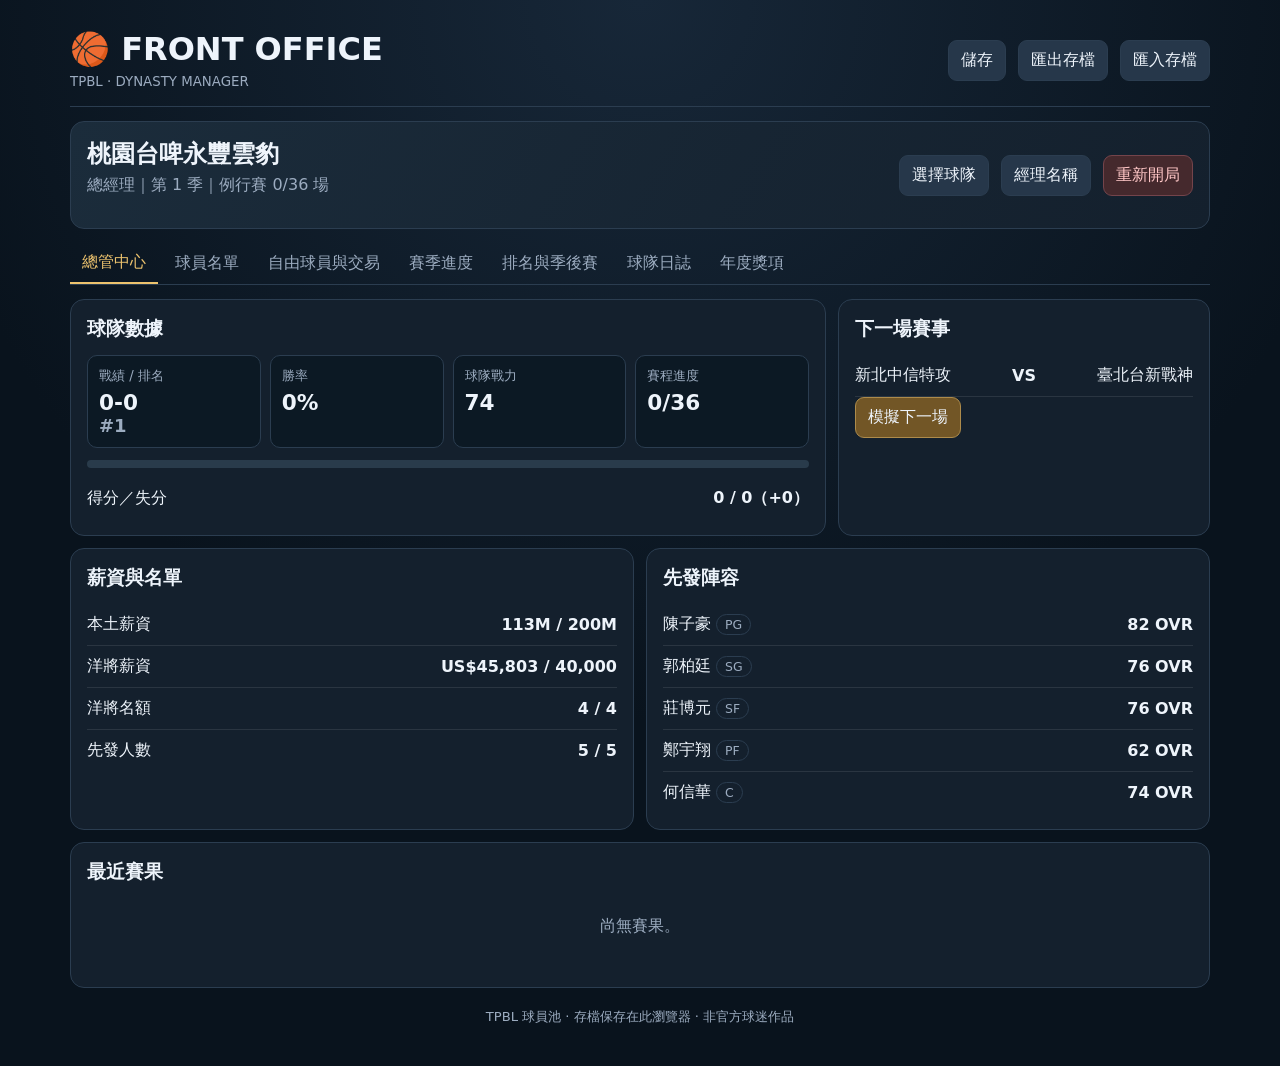
==== commit e113a860: "新增年度獎項：MVP、得分王、最佳教練、年度第一隊與歷屆紀錄" ====
--- a/index.html
+++ b/index.html
@@ -26,6 +26,8 @@
 <script src="js/schedule.js"></script>
 <script src="js/trades.js"></script>
 <script src="js/playoffs.js"></script>
+<script src="js/awards.js"></script>
 <script src="js/ui.js"></script>
+<script src="js/awards-ui.js"></script>
 </body>
 </html>
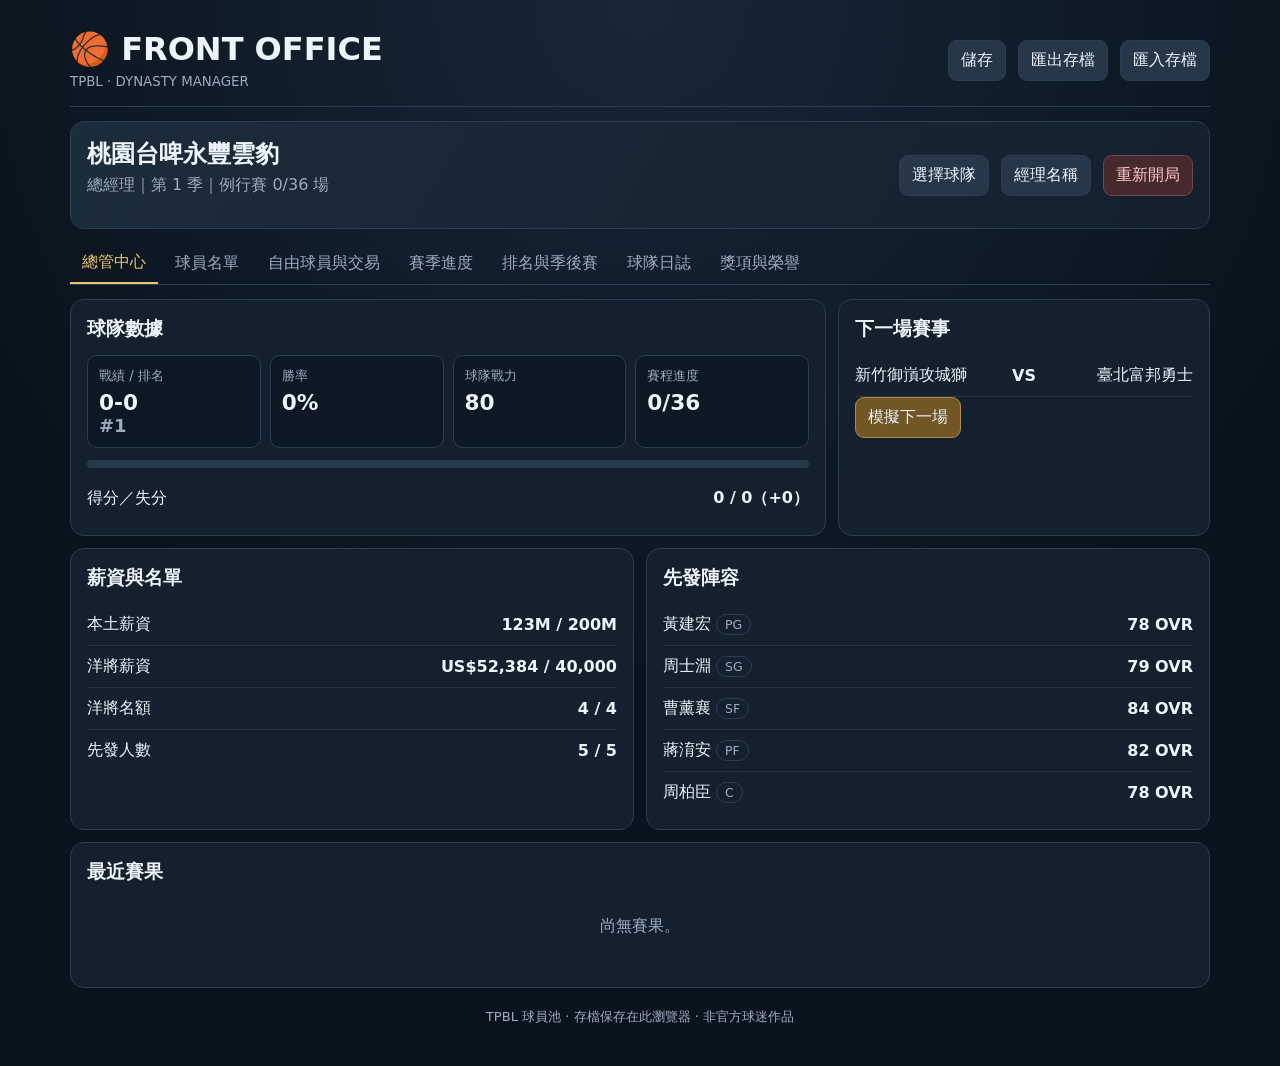
==== commit eb8b1978: "增加獎項排行榜、賽季獎項/冠軍揭曉動畫與球隊榮譽" ====
--- a/index.html
+++ b/index.html
@@ -7,6 +7,7 @@
 <meta name="description" content="管理 TPBL 球隊陣容、薪資與賽季，朝總冠軍邁進。">
 <title>FRONT OFFICE｜TPBL 籃球經理</title>
 <link rel="stylesheet" href="styles.css">
+<link rel="stylesheet" href="awards.css">
 </head>
 <body>
 <main class="app">
--- a/awards.css
+++ b/awards.css
@@ -0,0 +1,9 @@
+/* Annual awards and championship reveal */
+.award-winner{display:flex;flex-direction:column;gap:8px;padding:12px;border:1px solid #3b4c58;border-radius:10px;background:linear-gradient(120deg,#1b2b38,#111d27)}
+.award-winner strong{font-size:1.35rem;color:var(--gold)}
+.award-winner span{color:var(--muted)}
+.ceremony-backdrop{position:fixed;inset:0;z-index:50;display:grid;place-items:center;padding:18px;background:rgba(1,7,12,.82);backdrop-filter:blur(7px);animation:ceremony-fade .25s ease both}
+.ceremony{position:relative;width:min(520px,100%);padding:36px 26px;text-align:center;border:1px solid #c69b50;border-radius:22px;background:radial-gradient(circle at 50% 0,#3b3426,#14202d 65%);box-shadow:0 25px 100px #000b;animation:ceremony-enter .65s cubic-bezier(.16,1,.3,1) both}
+.ceremony-trophy{font-size:4rem;animation:trophy-bounce 1.1s .2s both}.ceremony-title,.ceremony-kicker{color:var(--gold);letter-spacing:.08em}.ceremony-title{font-weight:800;font-size:1.1rem}.ceremony h2{margin:.35em 0;font-size:clamp(1.7rem,6vw,2.7rem);animation:reveal-text .75s .35s both}.ceremony-player{font-size:1.65rem;font-weight:800;color:#fff}.ceremony-close{position:absolute;top:10px;right:10px;border:0;background:transparent;font-size:1.7rem;padding:4px 10px}.ceremony-dismiss{margin-top:12px}.award-winner{animation:reveal-text .5s ease both}
+@keyframes ceremony-fade{from{opacity:0}to{opacity:1}}@keyframes ceremony-enter{from{opacity:0;transform:translateY(25px) scale(.93)}to{opacity:1;transform:none}}@keyframes trophy-bounce{0%{transform:scale(.3) rotate(-18deg);opacity:0}65%{transform:scale(1.2) rotate(8deg);opacity:1}100%{transform:scale(1) rotate(0)}}@keyframes reveal-text{from{opacity:0;transform:translateY(12px);filter:blur(4px)}to{opacity:1;transform:none;filter:none}}
+@media(prefers-reduced-motion:reduce){.ceremony-backdrop,.ceremony,.ceremony-trophy,.ceremony h2,.award-winner{animation-duration:.01ms!important;animation-delay:0ms!important}}
